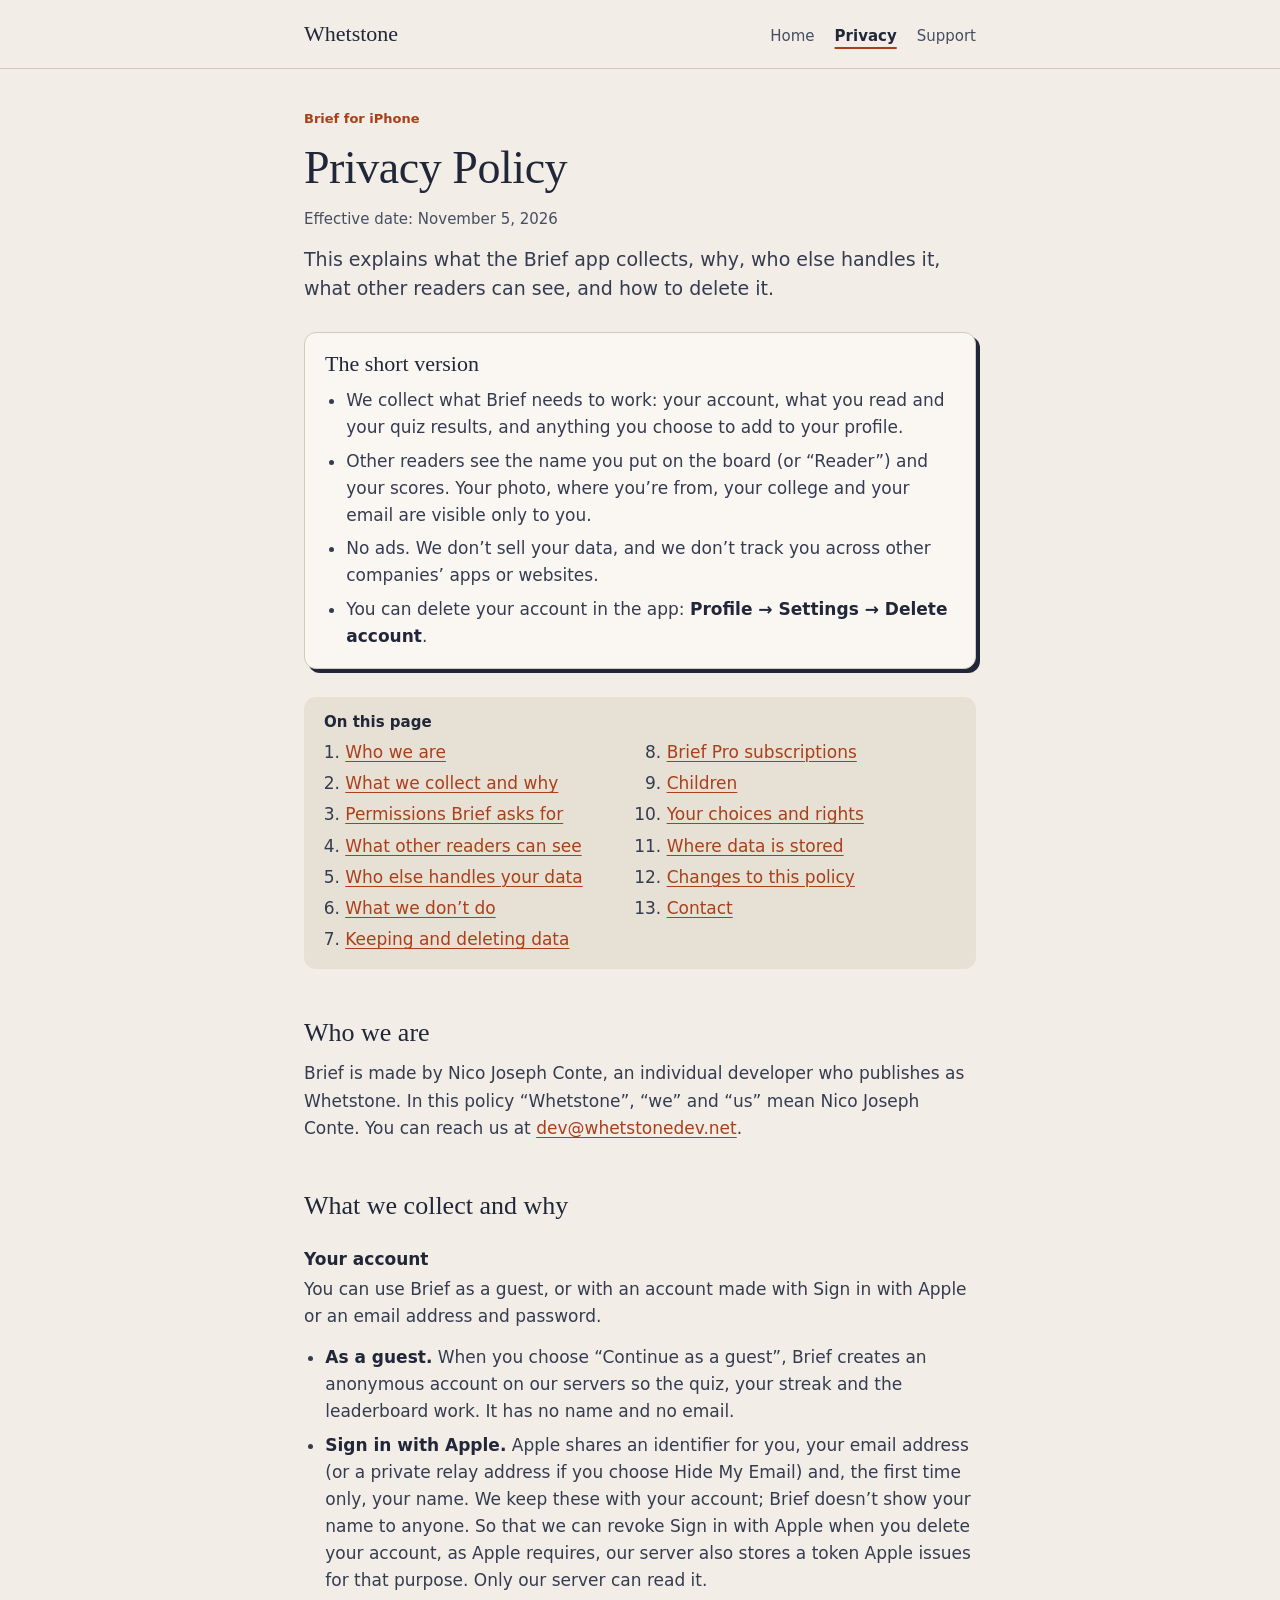
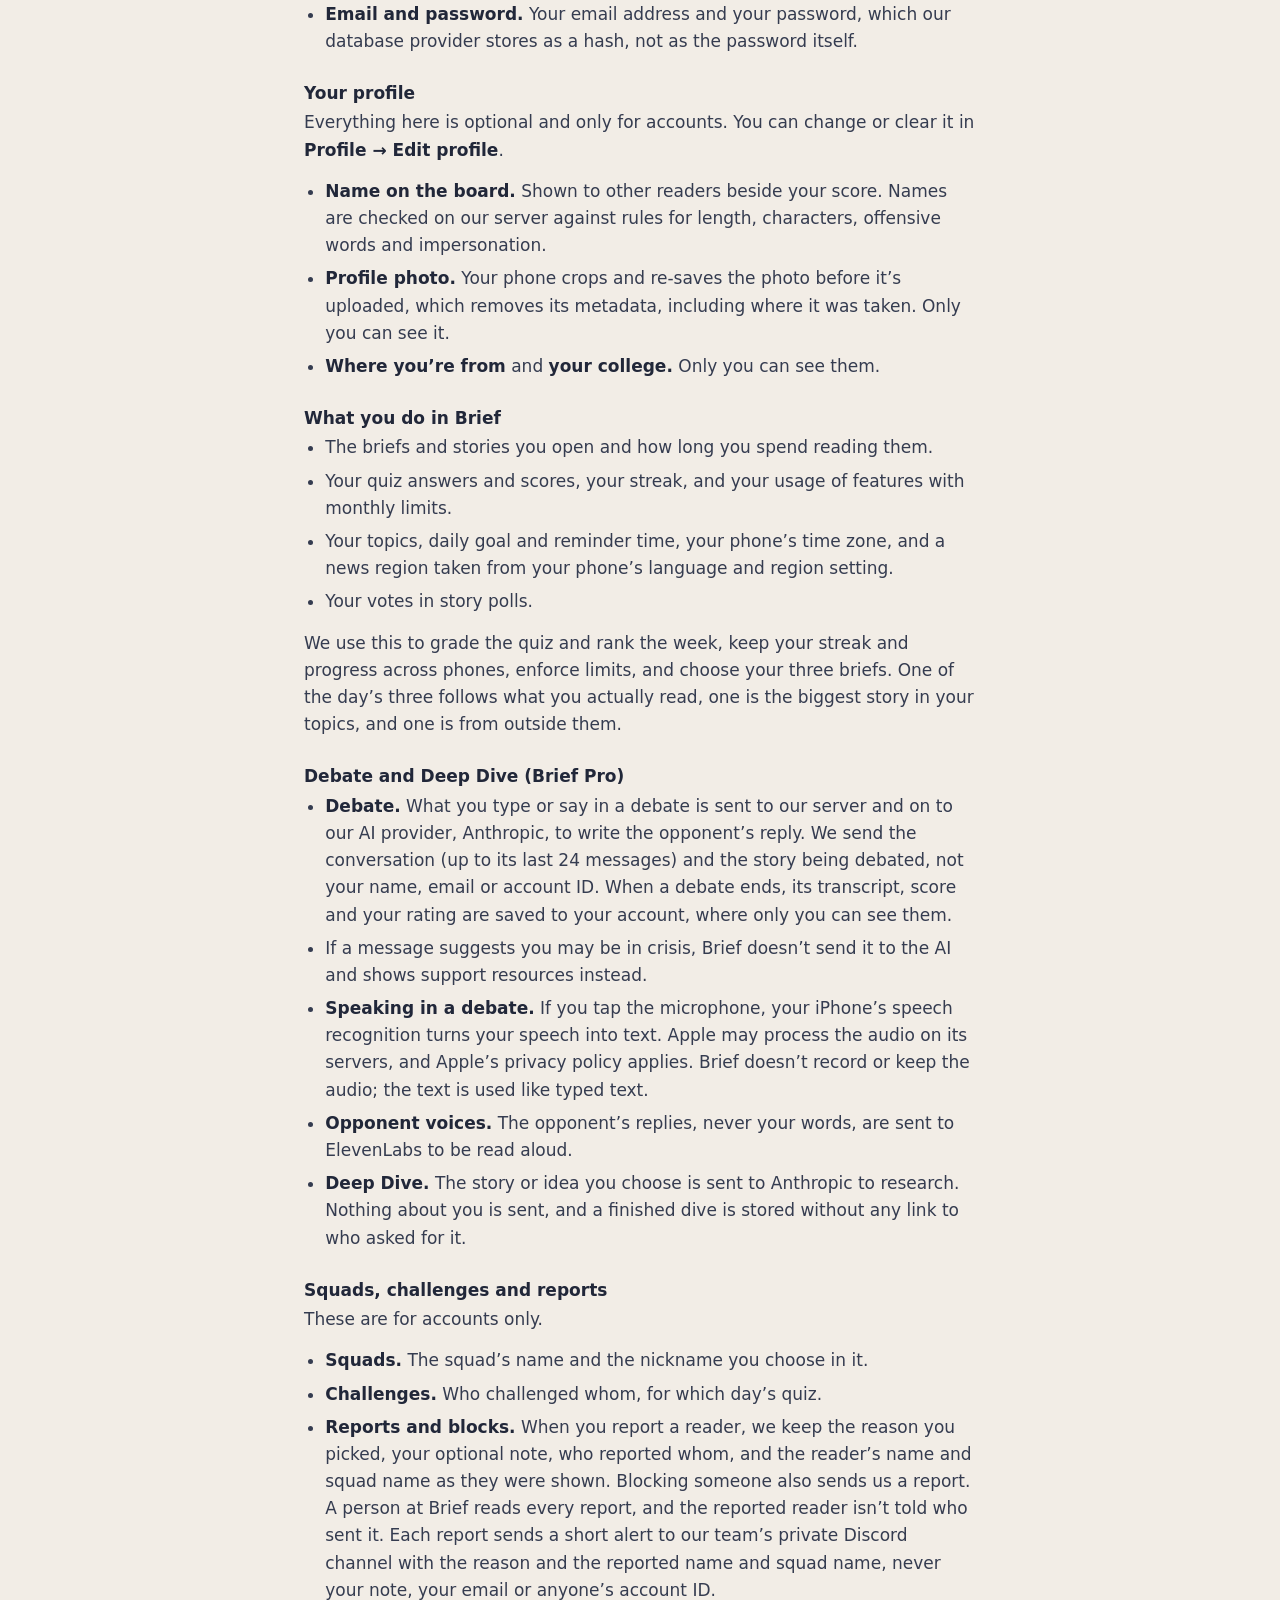
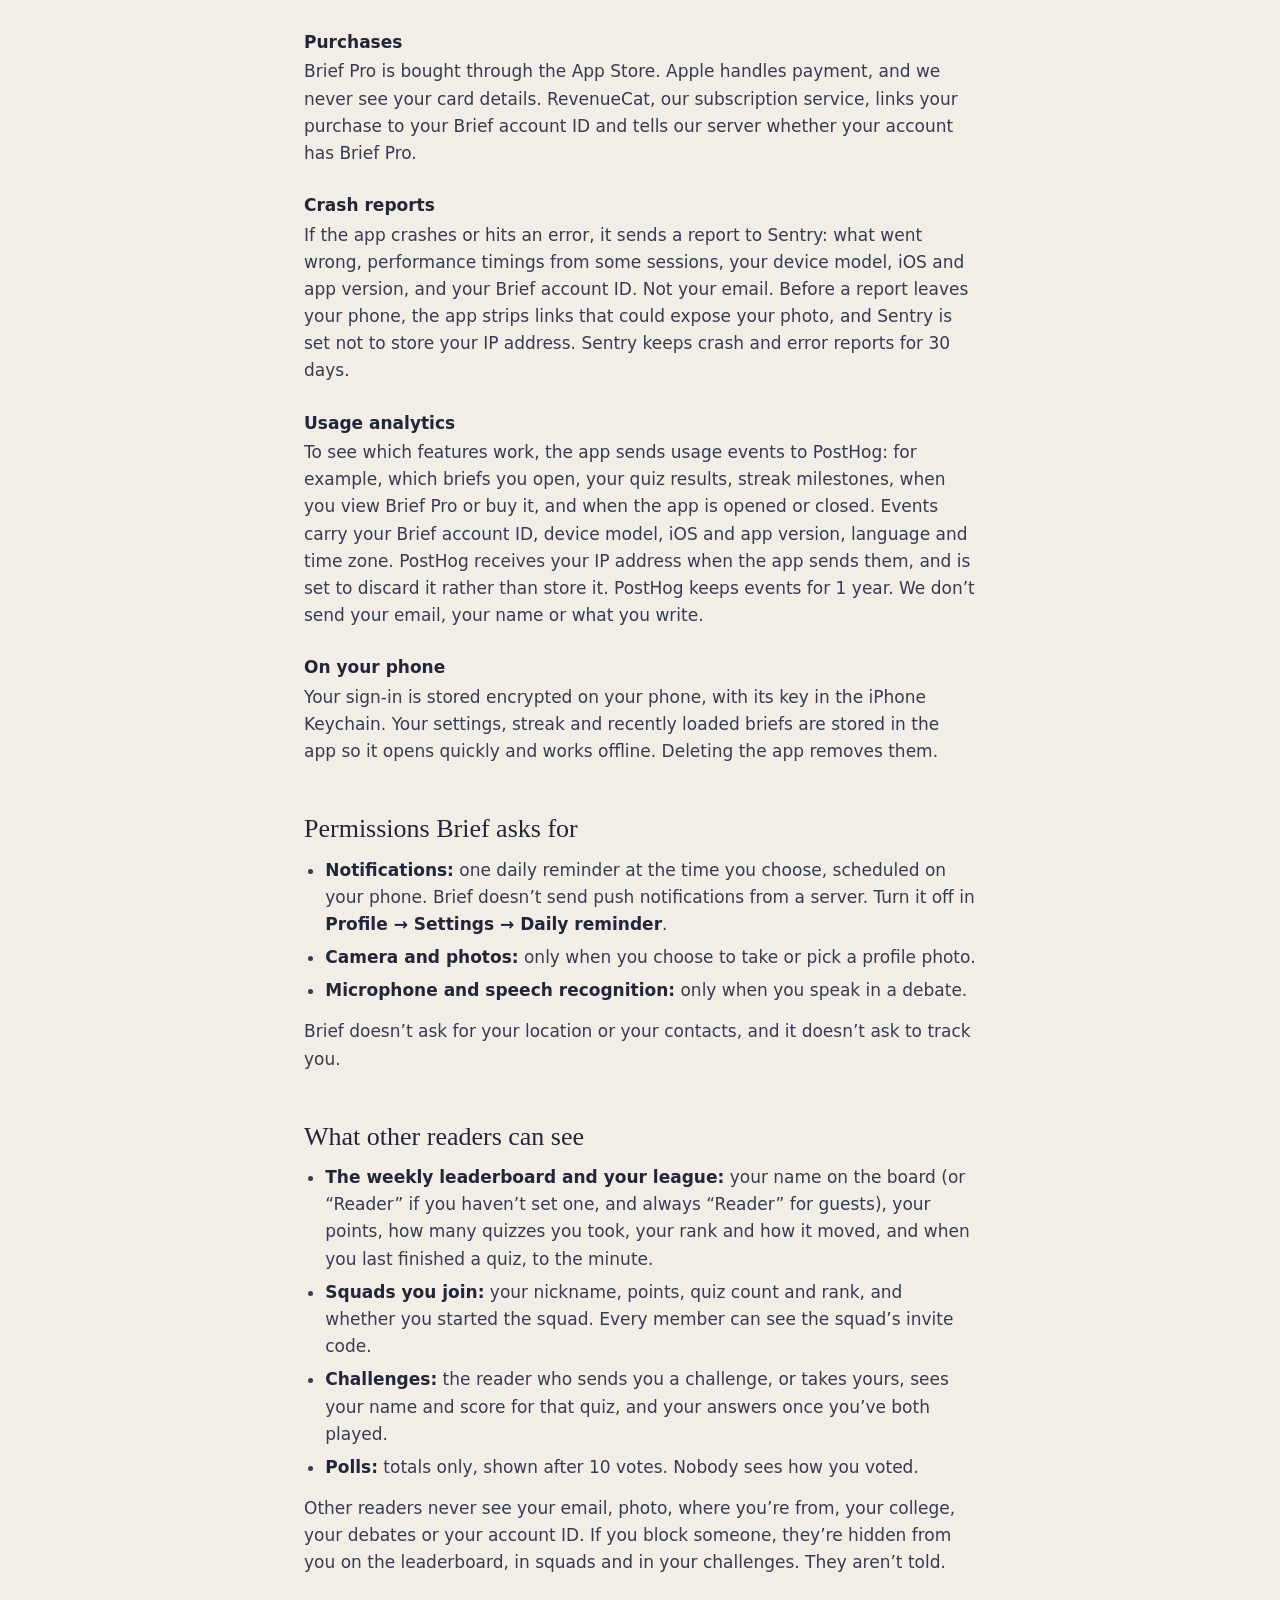
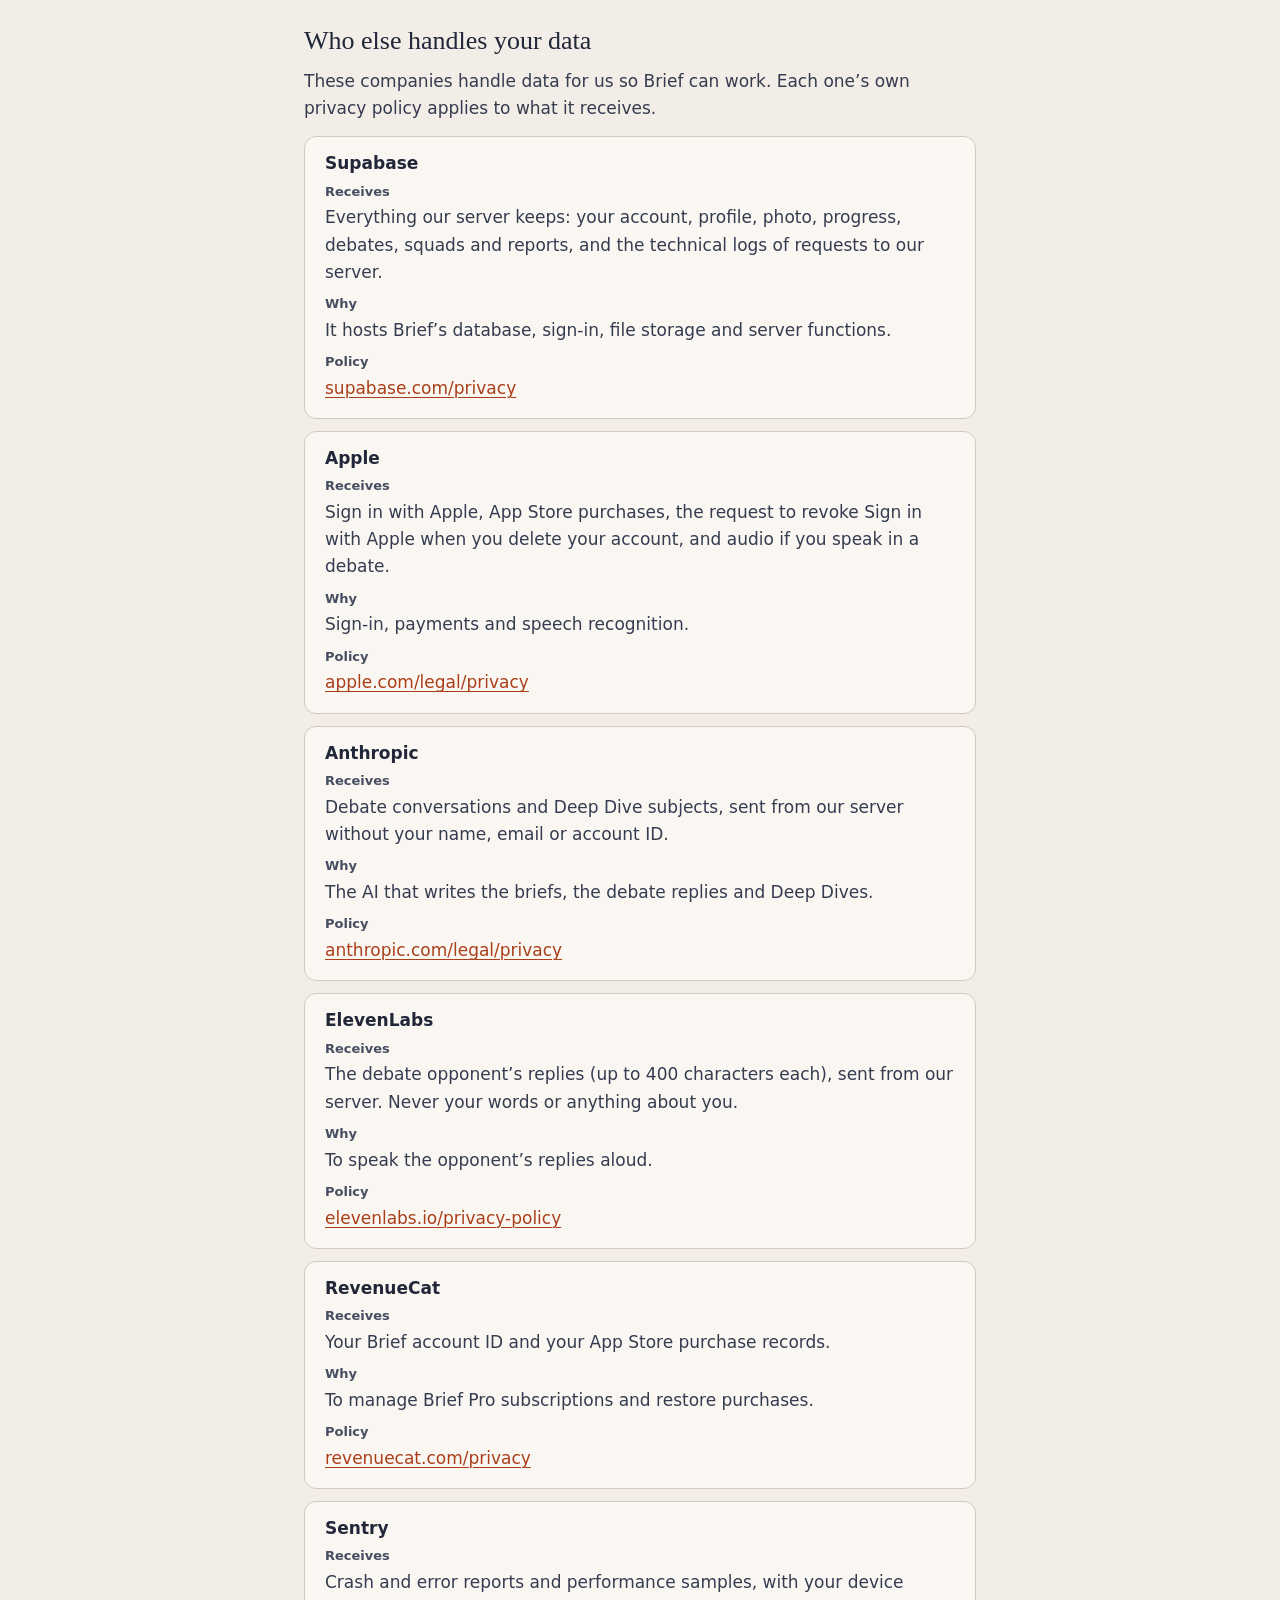
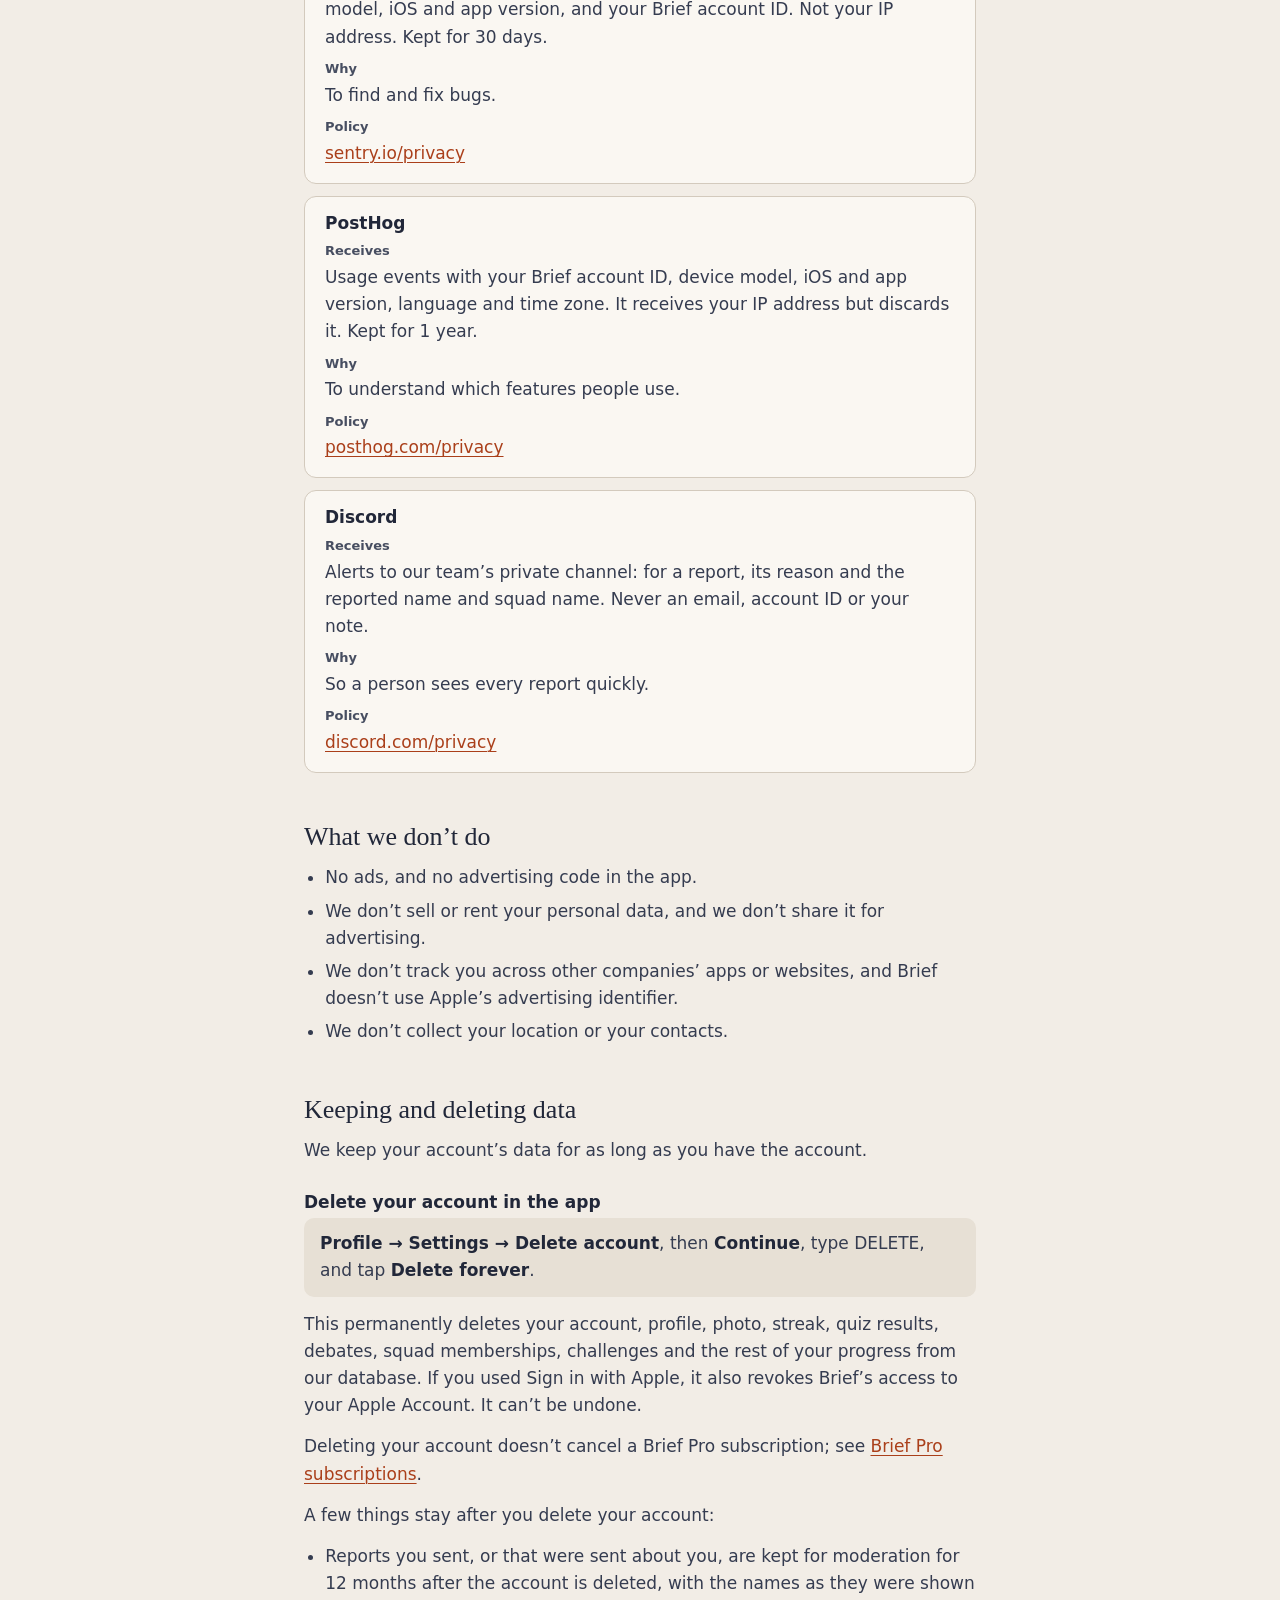
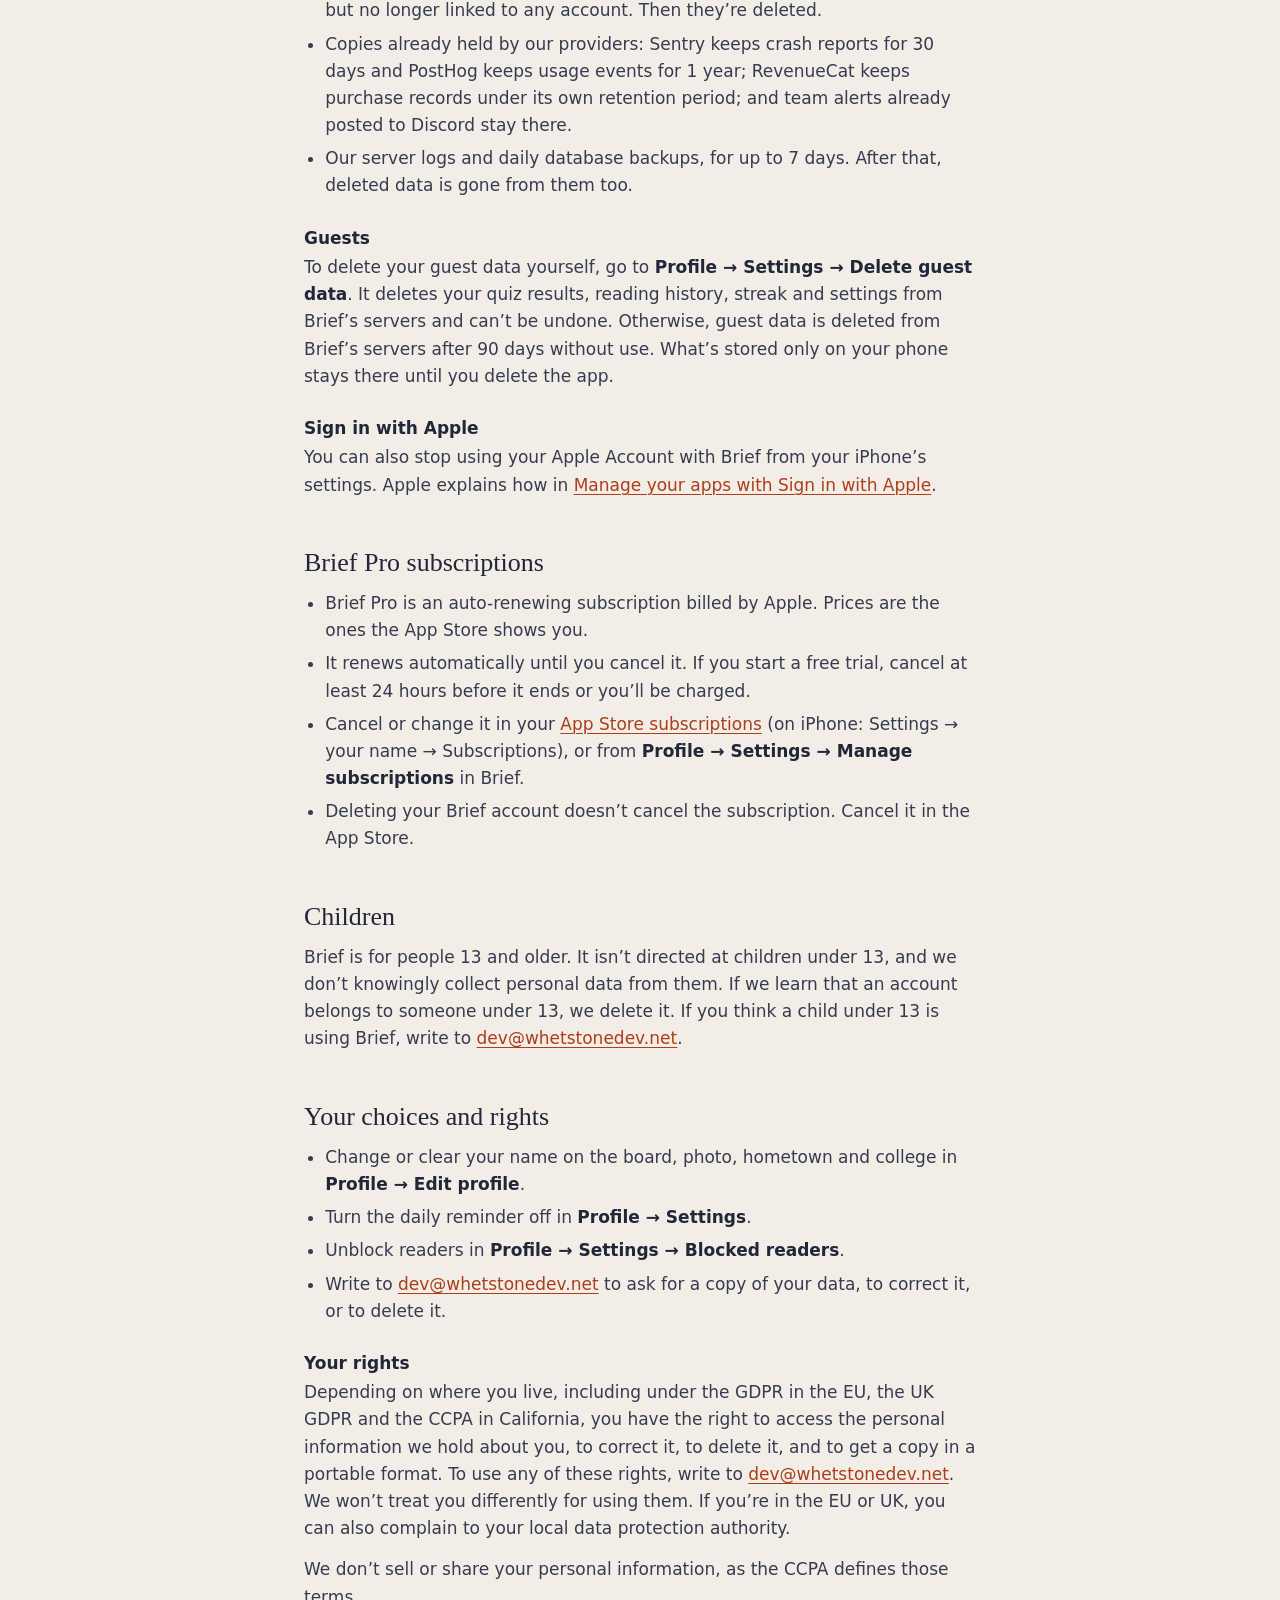
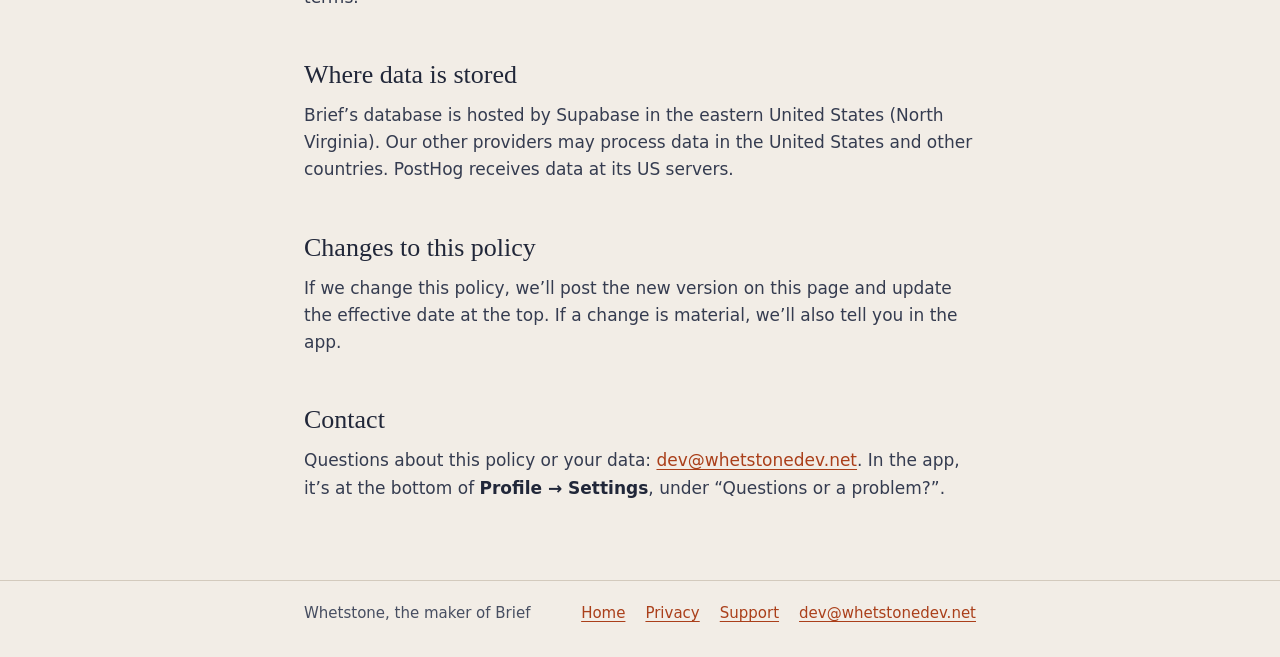
==== privacy/index.html @ e3eb45a3 "whetstonedev.net: home, privacy policy and support for Brief Plain HTML and one stylesheet, no scrip" ====
<!doctype html>
<html lang="en">
<head>
  <meta charset="utf-8">
  <meta name="viewport" content="width=device-width, initial-scale=1">
  <meta http-equiv="Content-Security-Policy" content="default-src 'none'; style-src 'self'; img-src data:; base-uri 'none'; form-action 'none'">
  <meta name="referrer" content="no-referrer">
  <title>Brief Privacy Policy · Whetstone</title>
  <meta name="description" content="What the Brief app collects, why, who else handles it, what other readers can see, and how to delete it.">
  <meta name="color-scheme" content="light dark">
  <meta name="theme-color" content="#F2EDE6" media="(prefers-color-scheme: light)">
  <meta name="theme-color" content="#212739" media="(prefers-color-scheme: dark)">
  <link rel="icon" href="data:image/svg+xml,%3Csvg xmlns='http://www.w3.org/2000/svg' viewBox='0 0 32 32'%3E%3Crect width='32' height='32' rx='7' fill='%23212739'/%3E%3Crect x='6' y='13' width='20' height='7' rx='2' fill='%23FF8B66' transform='rotate(-20 16 16)'/%3E%3C/svg%3E">
  <link rel="stylesheet" href="../style.css">
</head>
<body>
  <a class="skip" href="#main">Skip to content</a>

  <header class="site-header">
    <div class="wrap">
      <a class="wordmark" href="../">Whetstone</a>
      <nav class="site-nav" aria-label="Site">
        <ul>
          <li><a href="../">Home</a></li>
          <li><a href="./" aria-current="page">Privacy</a></li>
          <li><a href="../support/">Support</a></li>
        </ul>
      </nav>
    </div>
  </header>

  <main id="main" class="wrap">
    <p class="eyebrow">Brief for iPhone</p>
    <h1>Privacy Policy</h1>
    <p class="meta">Effective date: <time datetime="2026-11-05">November 5, 2026</time></p>

    <p class="lede">This explains what the Brief app collects, why, who else handles it, what other readers can see, and how to delete it.</p>

    <section class="card summary" aria-labelledby="short">
      <h2 id="short">The short version</h2>
      <ul>
        <li>We collect what Brief needs to work: your account, what you read and your quiz results, and anything you choose to add to your profile.</li>
        <li>Other readers see the name you put on the board (or “Reader”) and your scores. Your photo, where you’re from, your college and your email are visible only to you.</li>
        <li>No ads. We don’t sell your data, and we don’t track you across other companies’ apps or websites.</li>
        <li>You can delete your account in the app: <span class="path">Profile → Settings → Delete account</span>.</li>
      </ul>
    </section>

    <nav class="toc" aria-labelledby="toc-title">
      <h2 id="toc-title">On this page</h2>
      <ol>
        <li><a href="#who">Who we are</a></li>
        <li><a href="#collect">What we collect and why</a></li>
        <li><a href="#permissions">Permissions Brief asks for</a></li>
        <li><a href="#visible">What other readers can see</a></li>
        <li><a href="#third-parties">Who else handles your data</a></li>
        <li><a href="#dont">What we don’t do</a></li>
        <li><a href="#retention">Keeping and deleting data</a></li>
        <li><a href="#subscriptions">Brief Pro subscriptions</a></li>
        <li><a href="#children">Children</a></li>
        <li><a href="#choices">Your choices and rights</a></li>
        <li><a href="#where">Where data is stored</a></li>
        <li><a href="#changes">Changes to this policy</a></li>
        <li><a href="#contact">Contact</a></li>
      </ol>
    </nav>

    <!-- ── 1 ──────────────────────────────────────────────────────────── -->
    <h2 id="who">Who we are</h2>
    <p>Brief is made by Nico Joseph Conte, an individual developer who publishes as Whetstone. In this policy “Whetstone”, “we” and “us” mean Nico Joseph Conte. You can reach us at <a href="mailto:dev@whetstonedev.net">dev@whetstonedev.net</a>.</p>

    <!-- ── 2 ──────────────────────────────────────────────────────────── -->
    <h2 id="collect">What we collect and why</h2>

    <h3>Your account</h3>
    <p>You can use Brief as a guest, or with an account made with Sign in with Apple or an email address and password.</p>
    <ul>
      <li><strong>As a guest.</strong> When you choose “Continue as a guest”, Brief creates an anonymous account on our servers so the quiz, your streak and the leaderboard work. It has no name and no email.</li>
      <li><strong>Sign in with Apple.</strong> Apple shares an identifier for you, your email address (or a private relay address if you choose Hide My Email) and, the first time only, your name. We keep these with your account; Brief doesn’t show your name to anyone. So that we can revoke Sign in with Apple when you delete your account, as Apple requires, our server also stores a token Apple issues for that purpose. Only our server can read it.</li>
      <li><strong>Email and password.</strong> Your email address and your password, which our database provider stores as a hash, not as the password itself.</li>
    </ul>

    <h3>Your profile</h3>
    <p>Everything here is optional and only for accounts. You can change or clear it in <span class="path">Profile → Edit profile</span>.</p>
    <ul>
      <li><strong>Name on the board.</strong> Shown to other readers beside your score. Names are checked on our server against rules for length, characters, offensive words and impersonation.</li>
      <li><strong>Profile photo.</strong> Your phone crops and re-saves the photo before it’s uploaded, which removes its metadata, including where it was taken. Only you can see it.</li>
      <li><strong>Where you’re from</strong> and <strong>your college.</strong> Only you can see them.</li>
    </ul>

    <h3>What you do in Brief</h3>
    <ul>
      <li>The briefs and stories you open and how long you spend reading them.</li>
      <li>Your quiz answers and scores, your streak, and your usage of features with monthly limits.</li>
      <li>Your topics, daily goal and reminder time, your phone’s time zone, and a news region taken from your phone’s language and region setting.</li>
      <li>Your votes in story polls.</li>
    </ul>
    <p>We use this to grade the quiz and rank the week, keep your streak and progress across phones, enforce limits, and choose your three briefs. One of the day’s three follows what you actually read, one is the biggest story in your topics, and one is from outside them.</p>

    <h3>Debate and Deep Dive (Brief Pro)</h3>
    <ul>
      <li><strong>Debate.</strong> What you type or say in a debate is sent to our server and on to our AI provider, Anthropic, to write the opponent’s reply. We send the conversation (up to its last 24 messages) and the story being debated, not your name, email or account ID. When a debate ends, its transcript, score and your rating are saved to your account, where only you can see them.</li>
      <li>If a message suggests you may be in crisis, Brief doesn’t send it to the AI and shows support resources instead.</li>
      <li><strong>Speaking in a debate.</strong> If you tap the microphone, your iPhone’s speech recognition turns your speech into text. Apple may process the audio on its servers, and Apple’s privacy policy applies. Brief doesn’t record or keep the audio; the text is used like typed text.</li>
      <li><strong>Opponent voices.</strong> The opponent’s replies, never your words, are sent to ElevenLabs to be read aloud.</li>
      <li><strong>Deep Dive.</strong> The story or idea you choose is sent to Anthropic to research. Nothing about you is sent, and a finished dive is stored without any link to who asked for it.</li>
    </ul>

    <h3>Squads, challenges and reports</h3>
    <p>These are for accounts only.</p>
    <ul>
      <li><strong>Squads.</strong> The squad’s name and the nickname you choose in it.</li>
      <li><strong>Challenges.</strong> Who challenged whom, for which day’s quiz.</li>
      <li><strong>Reports and blocks.</strong> When you report a reader, we keep the reason you picked, your optional note, who reported whom, and the reader’s name and squad name as they were shown. Blocking someone also sends us a report. A person at Brief reads every report, and the reported reader isn’t told who sent it. Each report sends a short alert to our team’s private Discord channel with the reason and the reported name and squad name, never your note, your email or anyone’s account ID.</li>
    </ul>

    <h3>Purchases</h3>
    <p>Brief Pro is bought through the App Store. Apple handles payment, and we never see your card details. RevenueCat, our subscription service, links your purchase to your Brief account ID and tells our server whether your account has Brief Pro.</p>

    <h3>Crash reports</h3>
    <p>If the app crashes or hits an error, it sends a report to Sentry: what went wrong, performance timings from some sessions, your device model, iOS and app version, and your Brief account ID. Not your email. Before a report leaves your phone, the app strips links that could expose your photo, and Sentry is set not to store your IP address. Sentry keeps crash and error reports for 30 days.</p>

    <h3>Usage analytics</h3>
    <p>To see which features work, the app sends usage events to PostHog: for example, which briefs you open, your quiz results, streak milestones, when you view Brief Pro or buy it, and when the app is opened or closed. Events carry your Brief account ID, device model, iOS and app version, language and time zone. PostHog receives your IP address when the app sends them, and is set to discard it rather than store it. PostHog keeps events for 1 year. We don’t send your email, your name or what you write.</p>


    <h3>On your phone</h3>
    <p>Your sign-in is stored encrypted on your phone, with its key in the iPhone Keychain. Your settings, streak and recently loaded briefs are stored in the app so it opens quickly and works offline. Deleting the app removes them.</p>

    <!-- ── 3 ──────────────────────────────────────────────────────────── -->
    <h2 id="permissions">Permissions Brief asks for</h2>
    <ul>
      <li><strong>Notifications:</strong> one daily reminder at the time you choose, scheduled on your phone. Brief doesn’t send push notifications from a server. Turn it off in <span class="path">Profile → Settings → Daily reminder</span>.</li>
      <li><strong>Camera and photos:</strong> only when you choose to take or pick a profile photo.</li>
      <li><strong>Microphone and speech recognition:</strong> only when you speak in a debate.</li>
    </ul>
    <p>Brief doesn’t ask for your location or your contacts, and it doesn’t ask to track you.</p>

    <!-- ── 4 ──────────────────────────────────────────────────────────── -->
    <h2 id="visible">What other readers can see</h2>
    <ul>
      <li><strong>The weekly leaderboard and your league:</strong> your name on the board (or “Reader” if you haven’t set one, and always “Reader” for guests), your points, how many quizzes you took, your rank and how it moved, and when you last finished a quiz, to the minute.</li>
      <li><strong>Squads you join:</strong> your nickname, points, quiz count and rank, and whether you started the squad. Every member can see the squad’s invite code.</li>
      <li><strong>Challenges:</strong> the reader who sends you a challenge, or takes yours, sees your name and score for that quiz, and your answers once you’ve both played.</li>
      <li><strong>Polls:</strong> totals only, shown after 10 votes. Nobody sees how you voted.</li>
    </ul>
    <p>Other readers never see your email, photo, where you’re from, your college, your debates or your account ID. If you block someone, they’re hidden from you on the leaderboard, in squads and in your challenges. They aren’t told.</p>

    <!-- ── 5 ──────────────────────────────────────────────────────────── -->
    <h2 id="third-parties">Who else handles your data</h2>
    <p>These companies handle data for us so Brief can work. Each one’s own privacy policy applies to what it receives.</p>

    <section class="party" aria-labelledby="p-supabase">
      <h3 id="p-supabase">Supabase</h3>
      <dl>
        <dt>Receives</dt>
        <dd>Everything our server keeps: your account, profile, photo, progress, debates, squads and reports, and the technical logs of requests to our server.</dd>
        <dt>Why</dt>
        <dd>It hosts Brief’s database, sign-in, file storage and server functions.</dd>
        <dt>Policy</dt>
        <dd><a href="https://supabase.com/privacy">supabase.com/privacy</a></dd>
      </dl>
    </section>

    <section class="party" aria-labelledby="p-apple">
      <h3 id="p-apple">Apple</h3>
      <dl>
        <dt>Receives</dt>
        <dd>Sign in with Apple, App Store purchases, the request to revoke Sign in with Apple when you delete your account, and audio if you speak in a debate.</dd>
        <dt>Why</dt>
        <dd>Sign-in, payments and speech recognition.</dd>
        <dt>Policy</dt>
        <dd><a href="https://www.apple.com/legal/privacy/">apple.com/legal/privacy</a></dd>
      </dl>
    </section>

    <section class="party" aria-labelledby="p-anthropic">
      <h3 id="p-anthropic">Anthropic</h3>
      <dl>
        <dt>Receives</dt>
        <dd>Debate conversations and Deep Dive subjects, sent from our server without your name, email or account ID.</dd>
        <dt>Why</dt>
        <dd>The AI that writes the briefs, the debate replies and Deep Dives.</dd>
        <dt>Policy</dt>
        <dd><a href="https://www.anthropic.com/legal/privacy">anthropic.com/legal/privacy</a></dd>
      </dl>
    </section>

    <section class="party" aria-labelledby="p-elevenlabs">
      <h3 id="p-elevenlabs">ElevenLabs</h3>
      <dl>
        <dt>Receives</dt>
        <dd>The debate opponent’s replies (up to 400 characters each), sent from our server. Never your words or anything about you.</dd>
        <dt>Why</dt>
        <dd>To speak the opponent’s replies aloud.</dd>
        <dt>Policy</dt>
        <dd><a href="https://elevenlabs.io/privacy-policy">elevenlabs.io/privacy-policy</a></dd>
      </dl>
    </section>

    <section class="party" aria-labelledby="p-revenuecat">
      <h3 id="p-revenuecat">RevenueCat</h3>
      <dl>
        <dt>Receives</dt>
        <dd>Your Brief account ID and your App Store purchase records.</dd>
        <dt>Why</dt>
        <dd>To manage Brief Pro subscriptions and restore purchases.</dd>
        <dt>Policy</dt>
        <dd><a href="https://www.revenuecat.com/privacy">revenuecat.com/privacy</a></dd>
      </dl>
    </section>


    <section class="party" aria-labelledby="p-sentry">
      <h3 id="p-sentry">Sentry</h3>
      <dl>
        <dt>Receives</dt>
        <dd>Crash and error reports and performance samples, with your device model, iOS and app version, and your Brief account ID. Not your IP address. Kept for 30 days.</dd>
        <dt>Why</dt>
        <dd>To find and fix bugs.</dd>
        <dt>Policy</dt>
        <dd><a href="https://sentry.io/privacy/">sentry.io/privacy</a></dd>
      </dl>
    </section>

    <section class="party" aria-labelledby="p-posthog">
      <h3 id="p-posthog">PostHog</h3>
      <dl>
        <dt>Receives</dt>
        <dd>Usage events with your Brief account ID, device model, iOS and app version, language and time zone. It receives your IP address but discards it. Kept for 1 year.</dd>
        <dt>Why</dt>
        <dd>To understand which features people use.</dd>
        <dt>Policy</dt>
        <dd><a href="https://posthog.com/privacy">posthog.com/privacy</a></dd>
      </dl>
    </section>

    <section class="party" aria-labelledby="p-discord">
      <h3 id="p-discord">Discord</h3>
      <dl>
        <dt>Receives</dt>
        <dd>Alerts to our team’s private channel: for a report, its reason and the reported name and squad name. Never an email, account ID or your note.</dd>
        <dt>Why</dt>
        <dd>So a person sees every report quickly.</dd>
        <dt>Policy</dt>
        <dd><a href="https://discord.com/privacy">discord.com/privacy</a></dd>
      </dl>
    </section>


    <!-- ── 6 ──────────────────────────────────────────────────────────── -->
    <h2 id="dont">What we don’t do</h2>
    <ul>
      <li>No ads, and no advertising code in the app.</li>
      <li>We don’t sell or rent your personal data, and we don’t share it for advertising.</li>
      <li>We don’t track you across other companies’ apps or websites, and Brief doesn’t use Apple’s advertising identifier.</li>
      <li>We don’t collect your location or your contacts.</li>
    </ul>

    <!-- ── 7 ──────────────────────────────────────────────────────────── -->
    <h2 id="retention">Keeping and deleting data</h2>
    <p>We keep your account’s data for as long as you have the account.</p>

    <h3>Delete your account in the app</h3>
    <p class="taps"><span class="path">Profile → Settings → Delete account</span>, then <strong>Continue</strong>, type DELETE, and tap <strong>Delete forever</strong>.</p>
    <p>This permanently deletes your account, profile, photo, streak, quiz results, debates, squad memberships, challenges and the rest of your progress from our database. If you used Sign in with Apple, it also revokes Brief’s access to your Apple Account. It can’t be undone.</p>
    <p>Deleting your account doesn’t cancel a Brief Pro subscription; see <a href="#subscriptions">Brief Pro subscriptions</a>.</p>
    <p>A few things stay after you delete your account:</p>
    <ul>
      <li>Reports you sent, or that were sent about you, are kept for moderation for 12 months after the account is deleted, with the names as they were shown but no longer linked to any account. Then they’re deleted.</li>
      <li>Copies already held by our providers: Sentry keeps crash reports for 30 days and PostHog keeps usage events for 1 year; RevenueCat keeps purchase records under its own retention period; and team alerts already posted to Discord stay there.</li>
      <li>Our server logs and daily database backups, for up to 7 days. After that, deleted data is gone from them too.</li>
    </ul>

    <h3>Guests</h3>
    <p>To delete your guest data yourself, go to <span class="path">Profile → Settings → Delete guest data</span>. It deletes your quiz results, reading history, streak and settings from Brief’s servers and can’t be undone. Otherwise, guest data is deleted from Brief’s servers after 90 days without use. What’s stored only on your phone stays there until you delete the app.</p>

    <h3>Sign in with Apple</h3>
    <p>You can also stop using your Apple Account with Brief from your iPhone’s settings. Apple explains how in <a href="https://support.apple.com/102571">Manage your apps with Sign in with Apple</a>.</p>

    <!-- ── 8 ──────────────────────────────────────────────────────────── -->
    <h2 id="subscriptions">Brief Pro subscriptions</h2>
    <ul>
      <li>Brief Pro is an auto-renewing subscription billed by Apple. Prices are the ones the App Store shows you.</li>
      <li>It renews automatically until you cancel it. If you start a free trial, cancel at least 24 hours before it ends or you’ll be charged.</li>
      <li>Cancel or change it in your <a href="https://apps.apple.com/account/subscriptions">App Store subscriptions</a> (on iPhone: Settings → your name → Subscriptions), or from <span class="path">Profile → Settings → Manage subscriptions</span> in Brief.</li>
      <li>Deleting your Brief account doesn’t cancel the subscription. Cancel it in the App Store.</li>
    </ul>

    <!-- ── 9 ──────────────────────────────────────────────────────────── -->
    <h2 id="children">Children</h2>
    <p>Brief is for people 13 and older. It isn’t directed at children under 13, and we don’t knowingly collect personal data from them. If we learn that an account belongs to someone under 13, we delete it. If you think a child under 13 is using Brief, write to <a href="mailto:dev@whetstonedev.net">dev@whetstonedev.net</a>.</p>

    <!-- ── 10 ─────────────────────────────────────────────────────────── -->
    <h2 id="choices">Your choices and rights</h2>
    <ul>
      <li>Change or clear your name on the board, photo, hometown and college in <span class="path">Profile → Edit profile</span>.</li>
      <li>Turn the daily reminder off in <span class="path">Profile → Settings</span>.</li>
      <li>Unblock readers in <span class="path">Profile → Settings → Blocked readers</span>.</li>
      <li>Write to <a href="mailto:dev@whetstonedev.net">dev@whetstonedev.net</a> to ask for a copy of your data, to correct it, or to delete it.</li>
    </ul>
    <h3>Your rights</h3>
    <p>Depending on where you live, including under the GDPR in the EU, the UK GDPR and the CCPA in California, you have the right to access the personal information we hold about you, to correct it, to delete it, and to get a copy in a portable format. To use any of these rights, write to <a href="mailto:dev@whetstonedev.net">dev@whetstonedev.net</a>. We won’t treat you differently for using them. If you’re in the EU or UK, you can also complain to your local data protection authority.</p>
    <p>We don’t sell or share your personal information, as the CCPA defines those terms.</p>

    <!-- ── 11 ─────────────────────────────────────────────────────────── -->
    <h2 id="where">Where data is stored</h2>
    <p>Brief’s database is hosted by Supabase in the eastern United States (North Virginia). Our other providers may process data in the United States and other countries. PostHog receives data at its US servers.</p>

    <!-- ── 12 ─────────────────────────────────────────────────────────── -->
    <h2 id="changes">Changes to this policy</h2>
    <p>If we change this policy, we’ll post the new version on this page and update the effective date at the top. If a change is material, we’ll also tell you in the app.</p>

    <!-- ── 13 ─────────────────────────────────────────────────────────── -->
    <h2 id="contact">Contact</h2>
    <p>Questions about this policy or your data: <a href="mailto:dev@whetstonedev.net">dev@whetstonedev.net</a>. In the app, it’s at the bottom of <span class="path">Profile → Settings</span>, under “Questions or a problem?”.</p>
  </main>

  <footer class="site-footer">
    <div class="wrap">
      <p>Whetstone, the maker of Brief</p>
      <ul>
        <li><a href="../">Home</a></li>
        <li><a href="./">Privacy</a></li>
        <li><a href="../support/">Support</a></li>
        <li><a href="mailto:dev@whetstonedev.net">dev@whetstonedev.net</a></li>
      </ul>
    </div>
  </footer>
</body>
</html>
---- style.css ----
/*
 * whetstonedev.net: one stylesheet for every page.
 *
 * Colours are Brief's Ink tokens (src/theme/tokens.ts): paper and navy in
 * light, navy and paper in dark, coral as the one accent. System fonts only,
 * and nothing here (or anywhere on the site) loads from another host.
 */

:root {
  color-scheme: light dark;

  /* Ink, light (inkLight) */
  --ground: #F2EDE6;
  --surface: #FAF7F2;
  --surface-sunk: #E7E0D5;
  --text: #212739;
  --text-body: #353C50;
  --text-secondary: #474E61;
  --accent: #AA3F1A;
  --on-accent: #F2EDE6;
  --accent-tint: #FCE5DC;
  --line: #D3CABD;
  --shadow: #212739;

  --sans: -apple-system, BlinkMacSystemFont, "Segoe UI", system-ui, Roboto, "Helvetica Neue", Arial, sans-serif;
  --serif: ui-serif, "New York", "Iowan Old Style", Georgia, Cambria, "Times New Roman", serif;
  --measure: 42rem;
  --gutter: 16px;
}

@media (prefers-color-scheme: dark) {
  :root {
    /* Ink, dark (inkDark) */
    --ground: #212739;
    --surface: #2D3448;
    --surface-sunk: #262D40;
    --text: #F2EDE6;
    --text-body: #E0DBD5;
    --text-secondary: #C8C5C2;
    --accent: #FF8B66;
    --on-accent: #212739;
    --accent-tint: #47343A;
    --line: #363E54;
    --shadow: #141826;
  }
}

*,
*::before,
*::after {
  box-sizing: border-box;
}

html {
  -webkit-text-size-adjust: 100%;
  text-size-adjust: 100%;
}

body {
  margin: 0;
  background: var(--ground);
  color: var(--text-body);
  font-family: var(--sans);
  font-size: 1.0625rem;
  line-height: 1.6;
  overflow-wrap: break-word;
}

/* ── Layout ─────────────────────────────────────────────────────────────── */

.wrap {
  width: 100%;
  max-width: calc(var(--measure) + 2 * var(--gutter));
  margin: 0 auto;
  padding: 0 var(--gutter);
}

@media (min-width: 720px) {
  :root { --gutter: 32px; }
}

.site-header {
  border-bottom: 1px solid var(--line);
}

.site-header .wrap {
  display: flex;
  flex-wrap: wrap;
  align-items: baseline;
  justify-content: space-between;
  gap: 4px 24px;
  padding-top: 18px;
  padding-bottom: 14px;
}

.wordmark {
  font-family: var(--serif);
  font-size: 1.375rem;
  line-height: 1.2;
  color: var(--text);
  text-decoration: none;
}

.wordmark:hover {
  text-decoration: underline;
  text-decoration-thickness: 1px;
  text-underline-offset: 4px;
}

.site-nav ul {
  display: flex;
  flex-wrap: wrap;
  gap: 4px 20px;
  margin: 0;
  padding: 0;
  list-style: none;
}

.site-nav a {
  display: inline-block;
  padding: 6px 0;
  color: var(--text-secondary);
  font-size: 0.9375rem;
  text-decoration: none;
}

.site-nav a:hover {
  color: var(--text);
  text-decoration: underline;
  text-underline-offset: 4px;
}

.site-nav a[aria-current="page"] {
  color: var(--text);
  font-weight: 600;
  text-decoration: underline;
  text-decoration-color: var(--accent);
  text-decoration-thickness: 2px;
  text-underline-offset: 6px;
}

main.wrap {
  padding-top: 40px;
  padding-bottom: 64px;
}

.site-footer {
  border-top: 1px solid var(--line);
  color: var(--text-secondary);
  font-size: 0.9375rem;
}

.site-footer .wrap {
  display: flex;
  flex-wrap: wrap;
  gap: 8px 24px;
  justify-content: space-between;
  padding-top: 20px;
  padding-bottom: 32px;
}

.site-footer p {
  margin: 0;
}

.site-footer ul {
  display: flex;
  flex-wrap: wrap;
  gap: 4px 20px;
  margin: 0;
  padding: 0;
  list-style: none;
}

/* ── Type ───────────────────────────────────────────────────────────────── */

h1,
h2,
h3 {
  color: var(--text);
  line-height: 1.2;
}

h1,
h2 {
  font-family: var(--serif);
  font-weight: 400;
}

h1 {
  margin: 0 0 12px;
  font-size: clamp(2.125rem, 6vw, 2.875rem);
  letter-spacing: -0.01em;
}

h2 {
  margin: 48px 0 12px;
  font-size: 1.625rem;
  scroll-margin-top: 16px;
}

h3 {
  margin: 28px 0 6px;
  font-family: var(--sans);
  font-size: 1.0625rem;
  font-weight: 650;
  scroll-margin-top: 16px;
}

p,
ul,
ol,
dl {
  margin: 0 0 14px;
}

ul,
ol {
  padding-left: 1.25em;
}

li + li {
  margin-top: 6px;
}

/* Lists laid out in a row: no stacking gap. */
.site-nav li + li,
.site-footer li + li {
  margin-top: 0;
}

strong {
  color: var(--text);
  font-weight: 650;
}

a {
  color: var(--accent);
  text-decoration: underline;
  text-decoration-thickness: 1px;
  text-underline-offset: 3px;
}

a:hover {
  text-decoration-thickness: 2px;
}

.lede {
  color: var(--text-body);
  font-size: 1.1875rem;
  line-height: 1.55;
}

.meta {
  color: var(--text-secondary);
  font-size: 0.9375rem;
}

.eyebrow {
  margin: 0 0 10px;
  color: var(--accent);
  font-size: 0.8125rem;
  font-weight: 650;
}

.path {
  color: var(--text);
  font-weight: 600;
}

code {
  font-family: ui-monospace, "SF Mono", Menlo, Consolas, monospace;
  font-size: 0.9em;
}

/* ── Focus: always visible ──────────────────────────────────────────────── */

:focus-visible {
  outline: 3px solid var(--accent);
  outline-offset: 3px;
  border-radius: 3px;
}

.skip {
  position: absolute;
  left: var(--gutter);
  top: -100px;
  z-index: 10;
  padding: 10px 14px;
  background: var(--text);
  color: var(--ground);
  font-weight: 600;
  text-decoration: none;
  border-radius: 6px;
}

.skip:focus {
  top: 12px;
}

/* ── Blocks ─────────────────────────────────────────────────────────────── */

.card {
  margin: 0 0 16px;
  padding: 18px 20px;
  background: var(--surface);
  border: 1px solid var(--line);
  border-radius: 12px;
}

.card > :last-child {
  margin-bottom: 0;
}

.card h2,
.card h3 {
  margin-top: 0;
}

.summary {
  margin: 28px 0 8px;
  box-shadow: 4px 4px 0 var(--shadow);
}

.summary h2 {
  margin: 0 0 10px;
  font-size: 1.375rem;
}

.toc {
  margin: 28px 0 0;
  padding: 16px 20px;
  background: var(--surface-sunk);
  border-radius: 12px;
}

.toc h2 {
  margin: 0 0 8px;
  font-family: var(--sans);
  font-size: 0.9375rem;
  font-weight: 650;
}

.toc ol {
  margin: 0;
  columns: 2 15rem;
  column-gap: 32px;
}

.toc li {
  break-inside: avoid;
}

.toc li + li {
  margin-top: 4px;
}

.steps {
  margin: 28px 0;
  padding: 0;
  list-style: none;
  counter-reset: step;
}

.steps li {
  display: grid;
  grid-template-columns: 2.5rem 1fr;
  gap: 12px;
  align-items: baseline;
  padding: 14px 0;
  border-top: 1px solid var(--line);
  counter-increment: step;
}

.steps li:last-child {
  border-bottom: 1px solid var(--line);
}

.steps li::before {
  content: counter(step, decimal-leading-zero);
  color: var(--accent);
  font-family: var(--serif);
  font-size: 1.5rem;
  line-height: 1;
}

.steps li + li {
  margin-top: 0;
}

.links {
  display: flex;
  flex-wrap: wrap;
  gap: 12px;
  margin: 28px 0;
  padding: 0;
  list-style: none;
}

.links li + li {
  margin-top: 0;
}

.button {
  display: inline-block;
  padding: 11px 18px;
  border: 1px solid var(--text);
  border-radius: 999px;
  color: var(--text);
  font-weight: 600;
  text-decoration: none;
}

.button:hover {
  background: var(--surface);
}

.button.primary {
  background: var(--accent);
  border-color: var(--accent);
  color: var(--on-accent);
}

.button.primary:hover {
  background: var(--accent);
  text-decoration: underline;
  text-underline-offset: 3px;
}

/* A third party: name, what they get, a link. */
.party {
  margin: 0 0 12px;
  padding: 16px 20px;
  background: var(--surface);
  border: 1px solid var(--line);
  border-radius: 12px;
}

.party h3 {
  margin: 0 0 4px;
}

.party dl {
  margin: 0;
}

.party dt {
  margin-top: 8px;
  color: var(--text-secondary);
  font-size: 0.8125rem;
  font-weight: 650;
}

.party dd {
  margin: 2px 0 0;
}

/* Steps in the app, set as a path. */
.taps {
  margin: 0 0 14px;
  padding: 12px 16px;
  background: var(--surface-sunk);
  border-radius: 10px;
}

/* ── Owner notes: visible on purpose, removed before publishing ─────────── */

.owner {
  display: inline;
  padding: 1px 6px;
  background: var(--accent-tint);
  color: var(--text);
  border: 1px dashed var(--accent);
  border-radius: 4px;
  font-size: 0.9375rem;
  font-weight: 600;
  -webkit-box-decoration-break: clone;
  box-decoration-break: clone;
}

p.owner,
div.owner {
  display: block;
  margin: 0 0 14px;
  padding: 10px 14px;
}

@media print {
  .site-nav,
  .skip {
    display: none;
  }
  body {
    background: #fff;
    color: #000;
  }
}
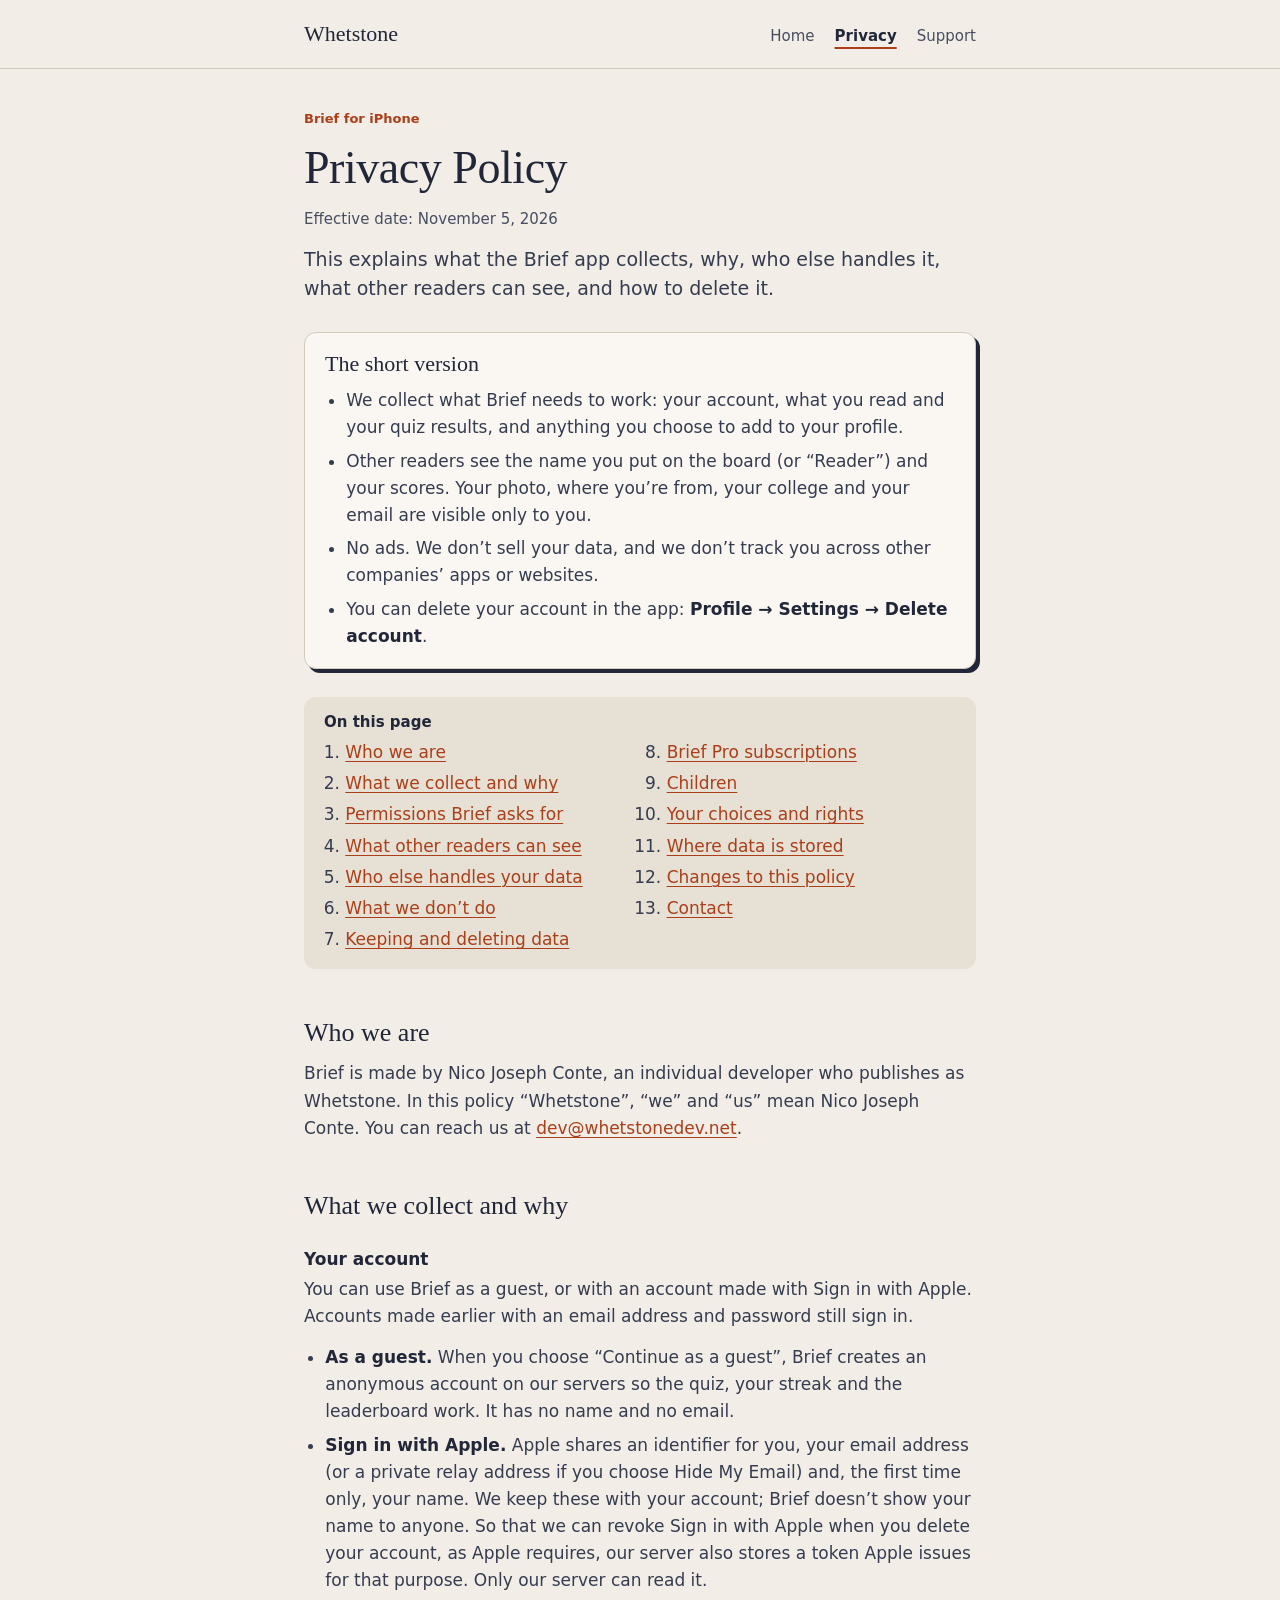
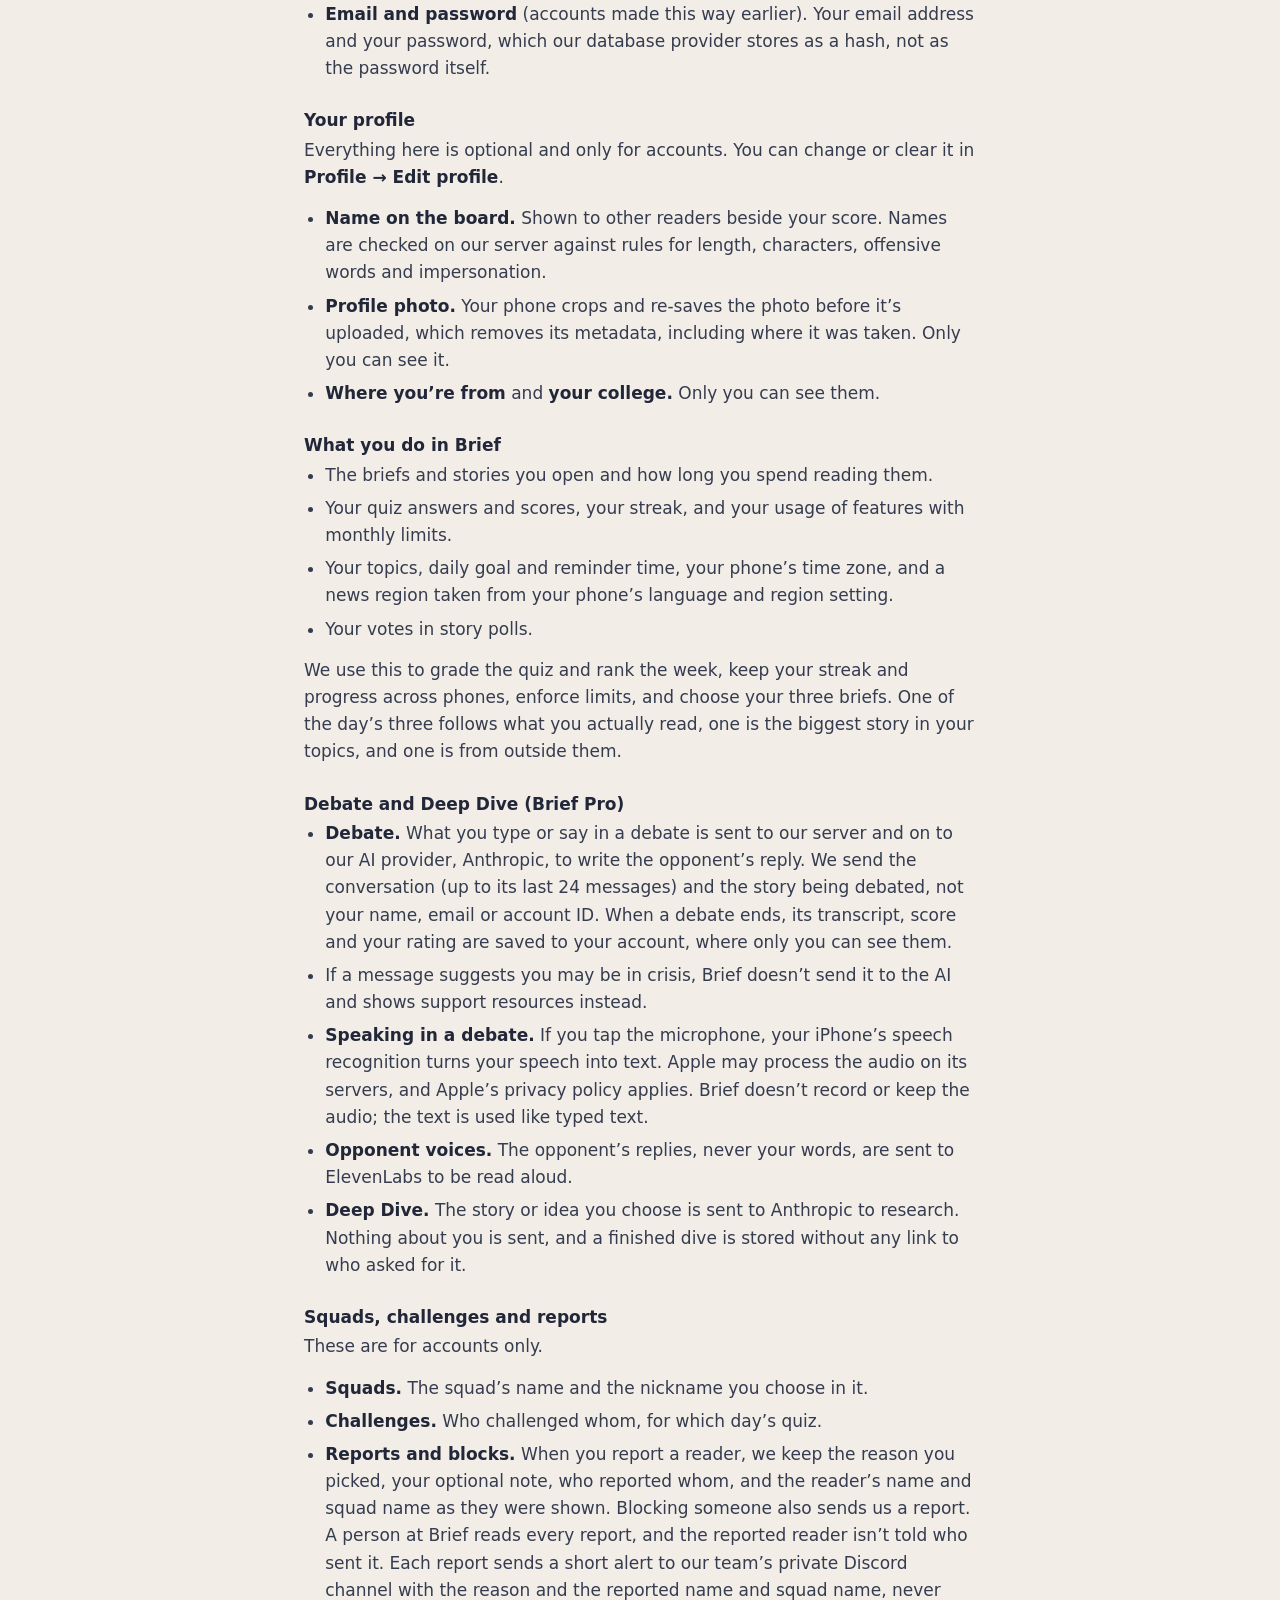
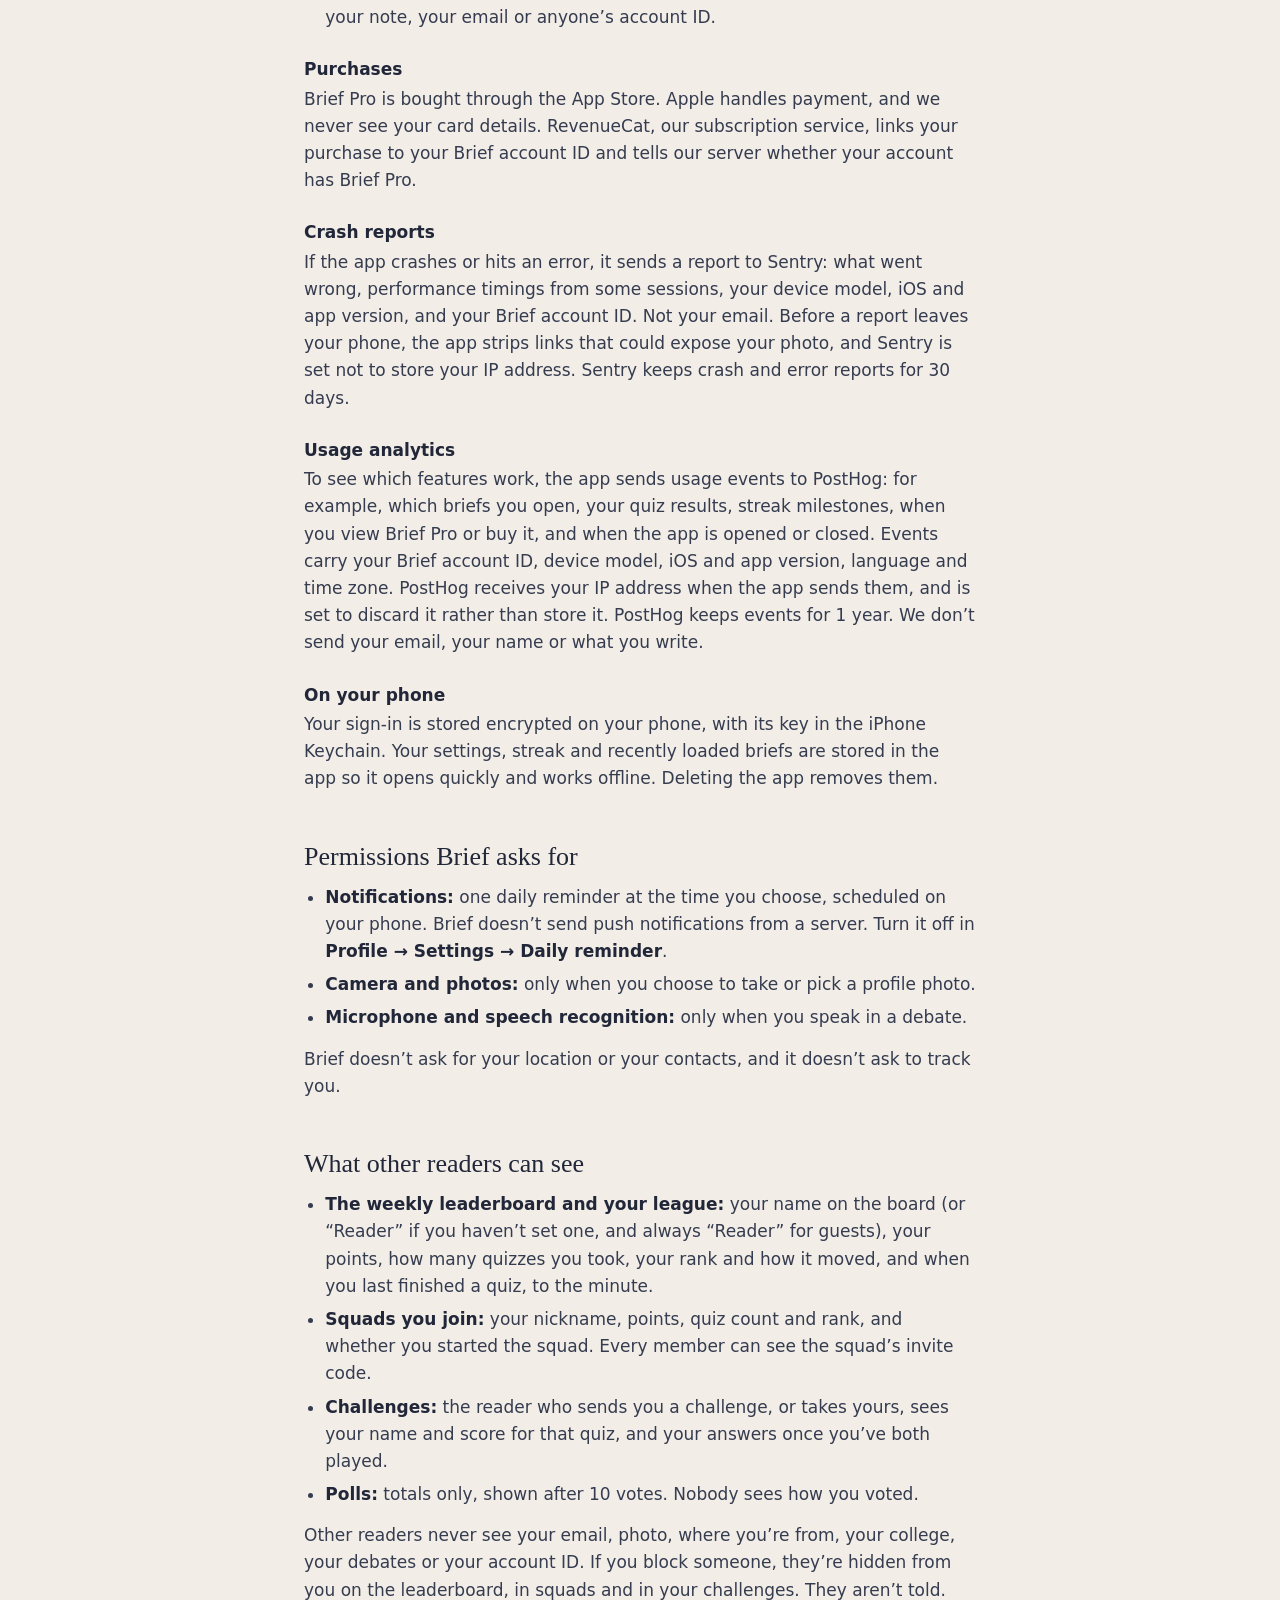
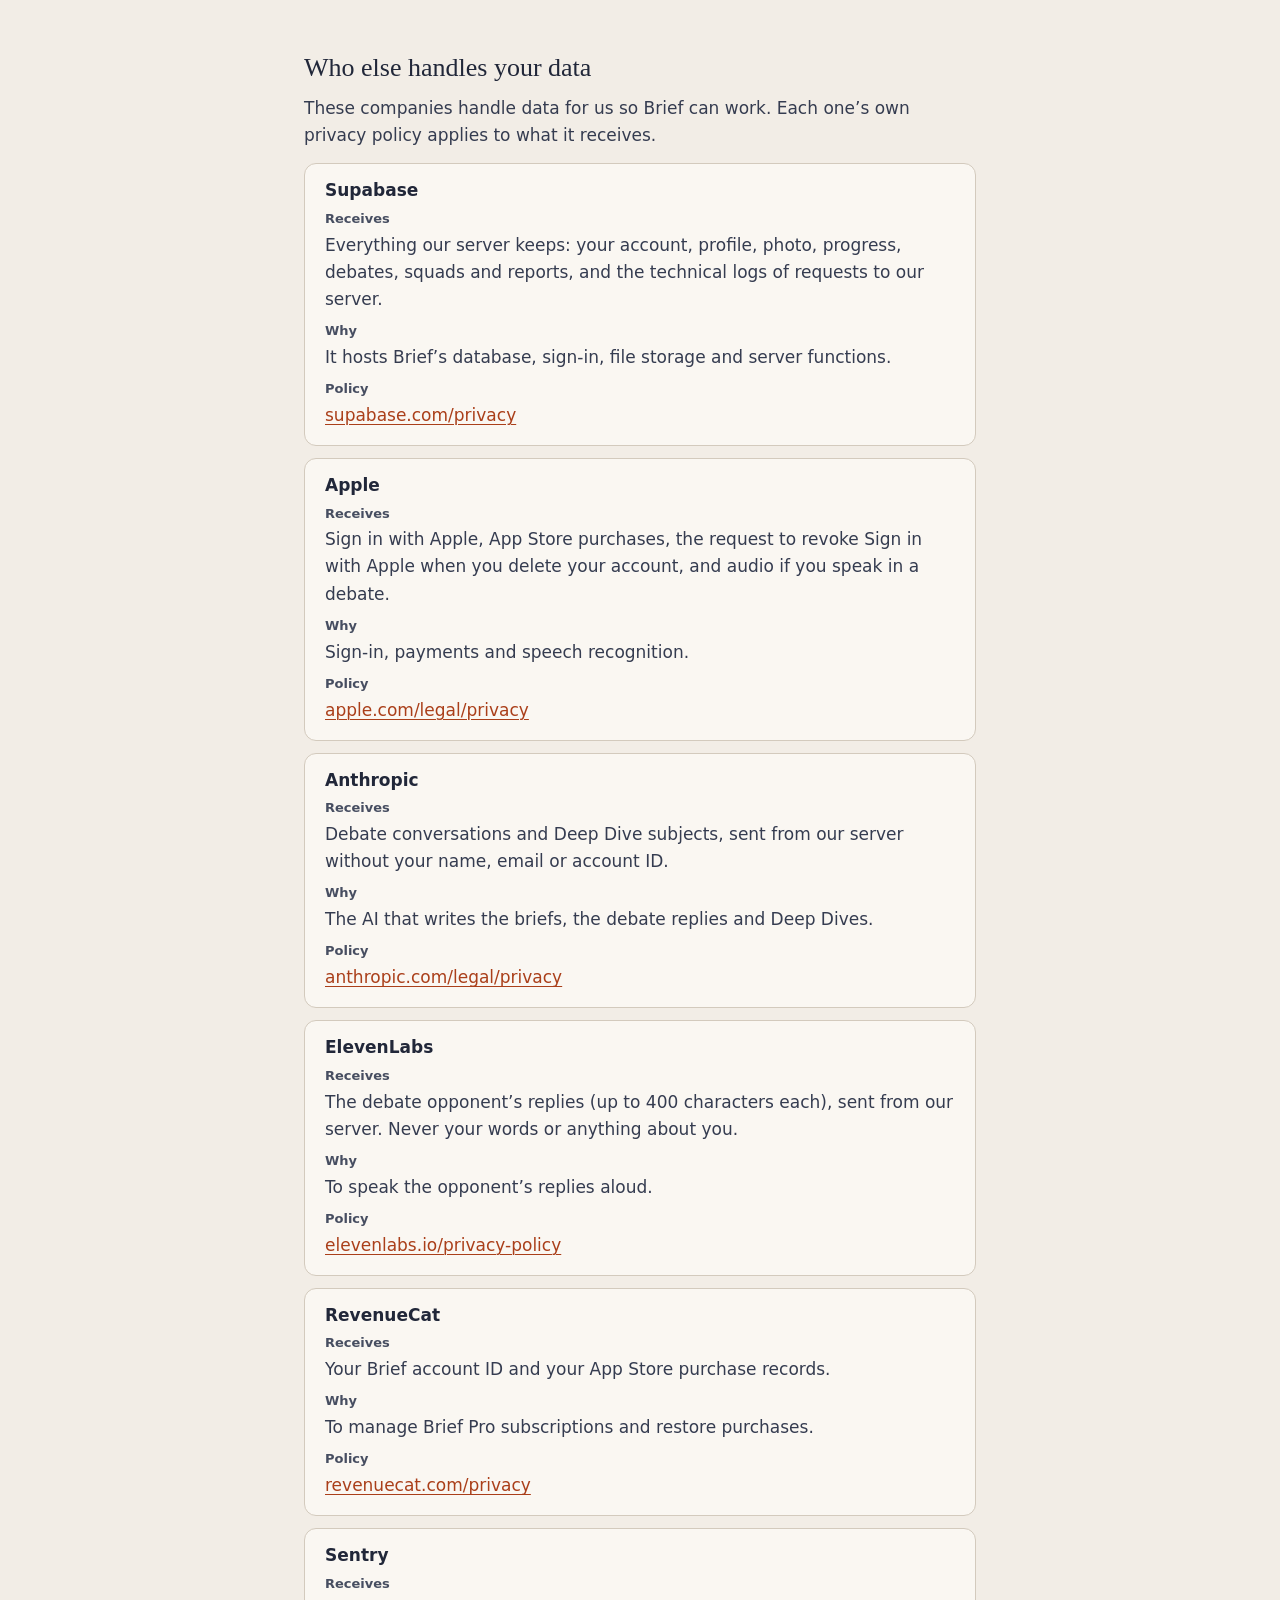
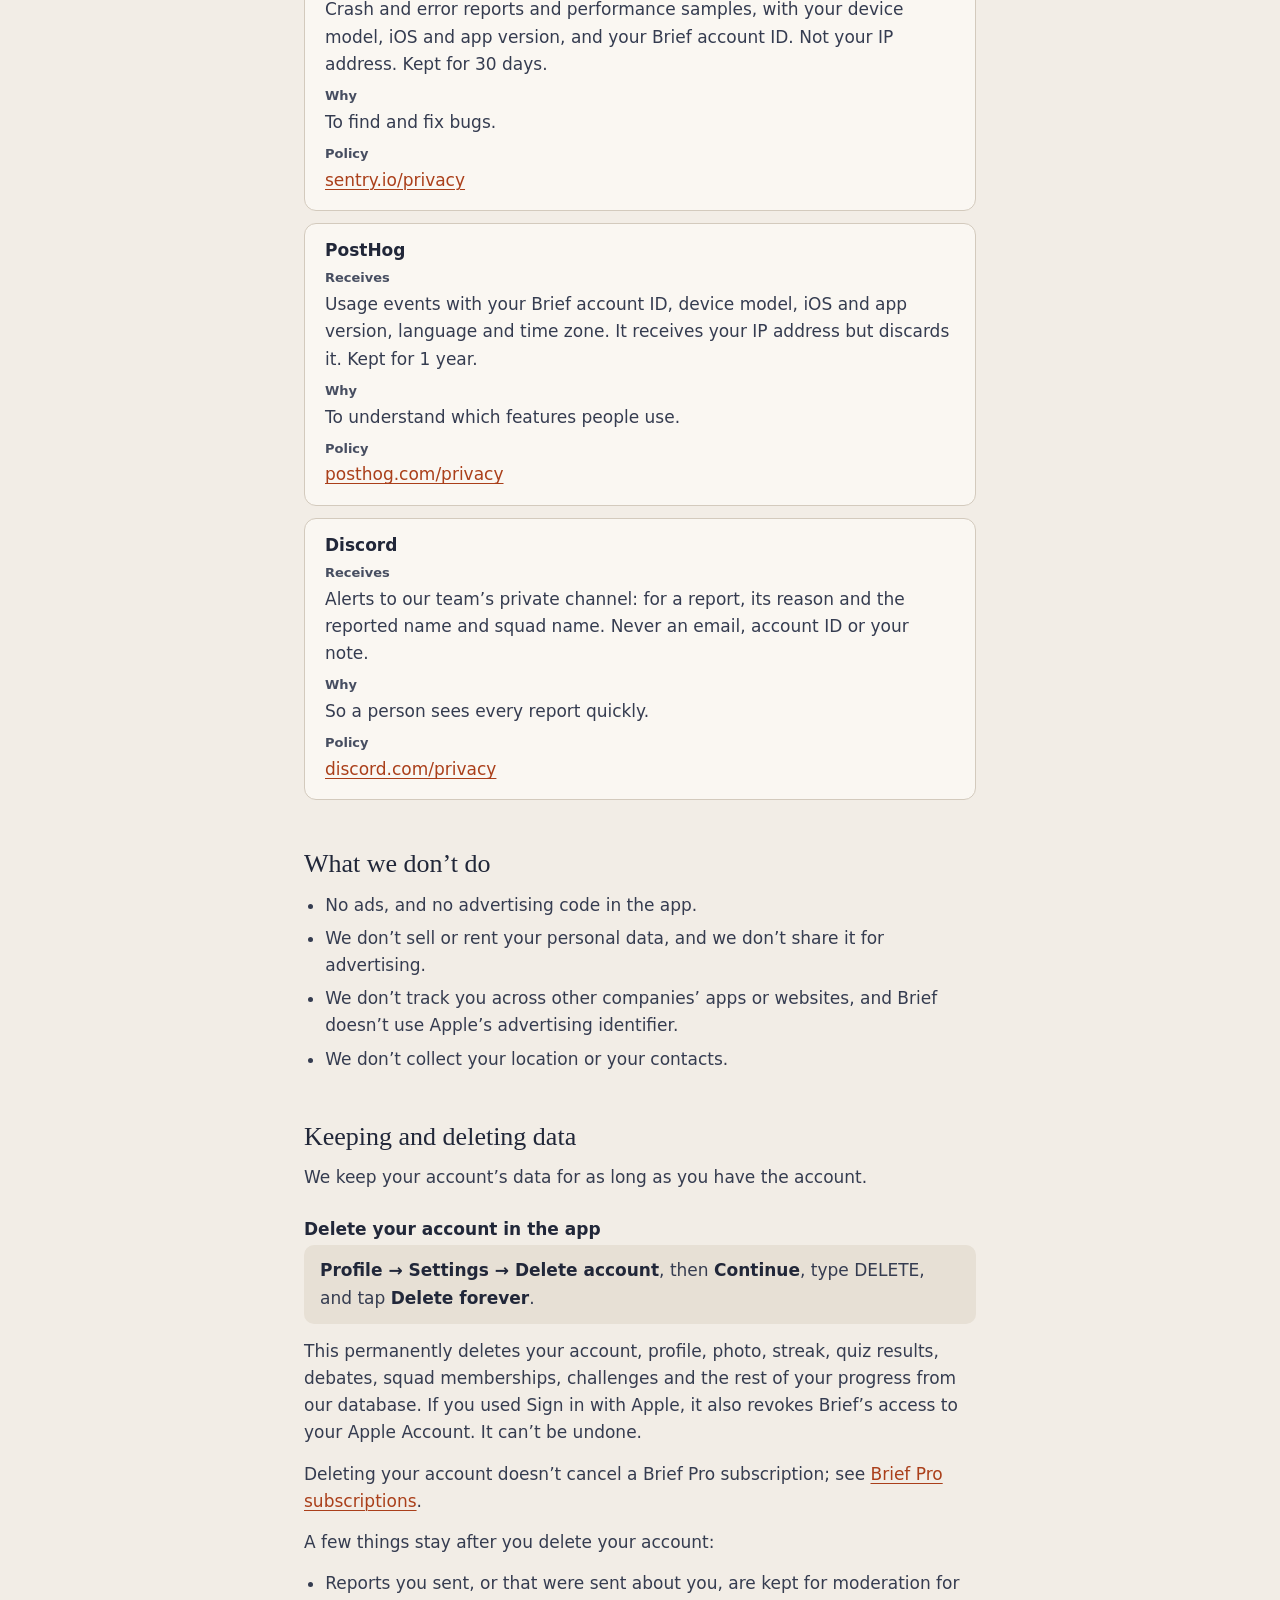
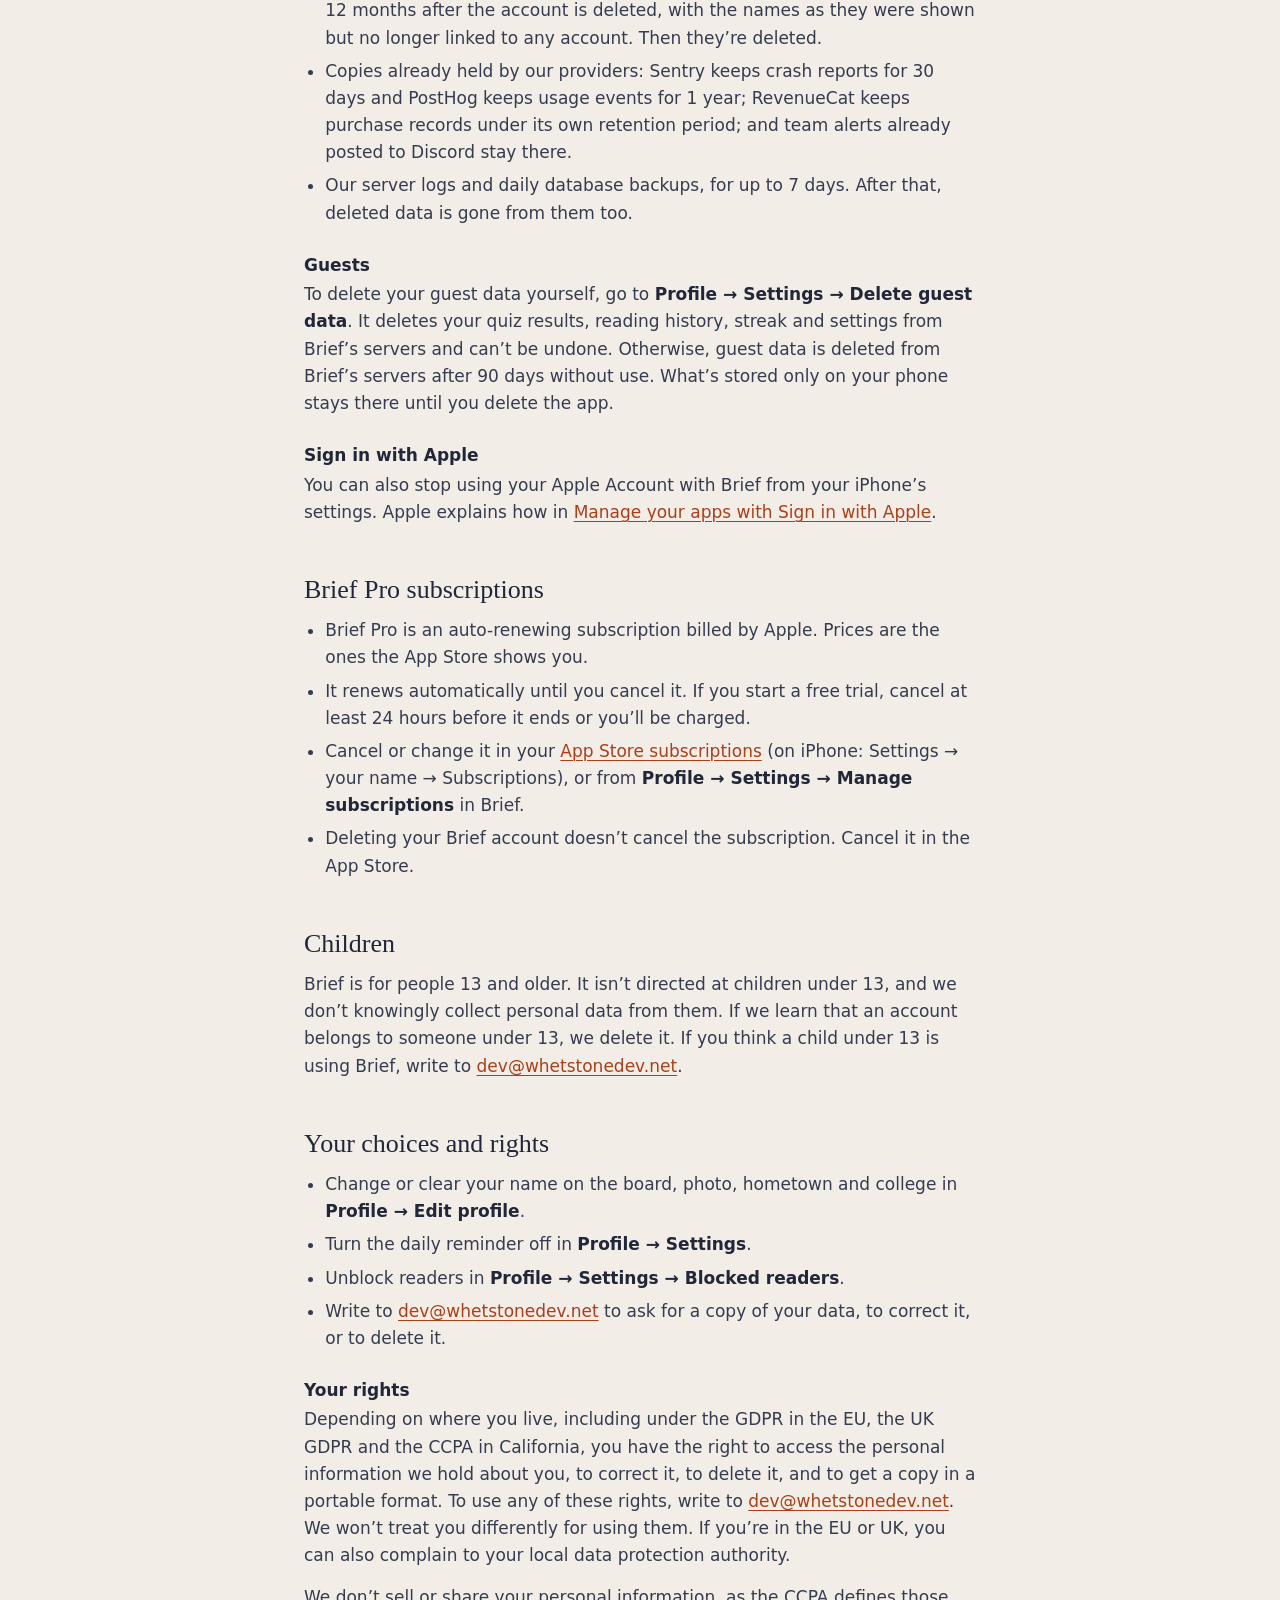
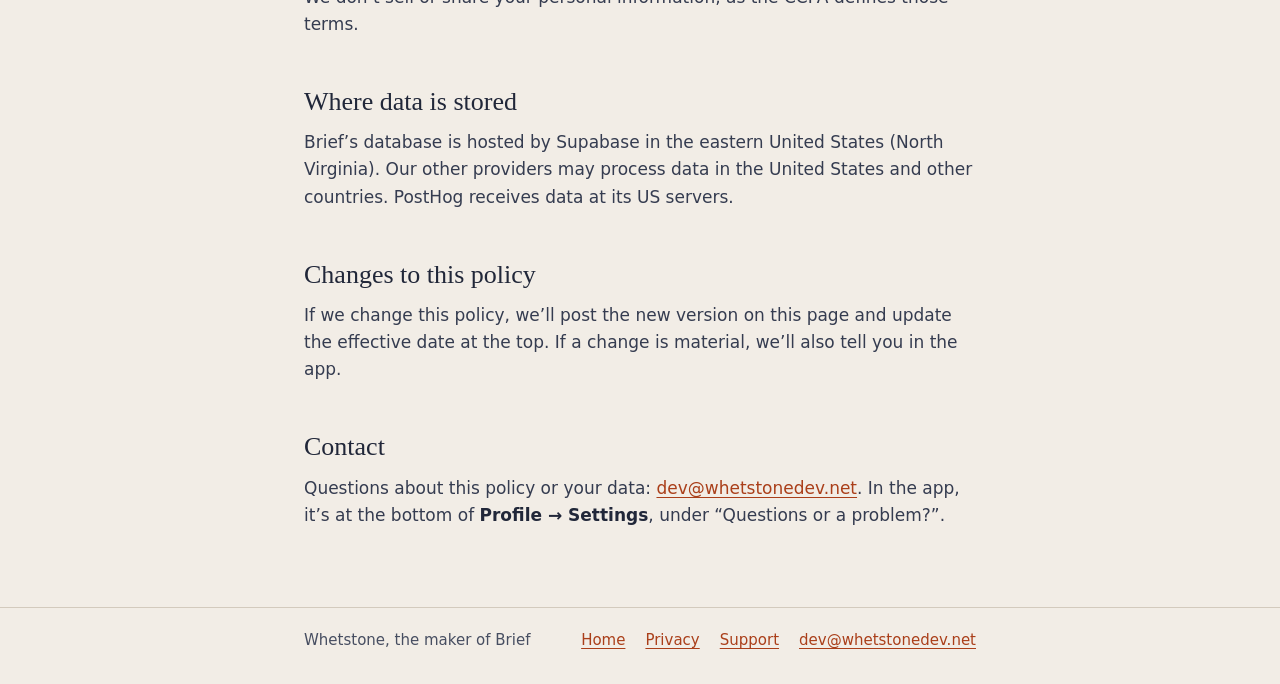
==== commit d78751a7: "Support and privacy: accounts are made with Sign in with Apple Email sign-up is off at launch (exist" ====
--- a/privacy/index.html
+++ b/privacy/index.html
@@ -73,11 +73,11 @@
     <h2 id="collect">What we collect and why</h2>
 
     <h3>Your account</h3>
-    <p>You can use Brief as a guest, or with an account made with Sign in with Apple or an email address and password.</p>
+    <p>You can use Brief as a guest, or with an account made with Sign in with Apple. Accounts made earlier with an email address and password still sign in.</p>
     <ul>
       <li><strong>As a guest.</strong> When you choose “Continue as a guest”, Brief creates an anonymous account on our servers so the quiz, your streak and the leaderboard work. It has no name and no email.</li>
       <li><strong>Sign in with Apple.</strong> Apple shares an identifier for you, your email address (or a private relay address if you choose Hide My Email) and, the first time only, your name. We keep these with your account; Brief doesn’t show your name to anyone. So that we can revoke Sign in with Apple when you delete your account, as Apple requires, our server also stores a token Apple issues for that purpose. Only our server can read it.</li>
-      <li><strong>Email and password.</strong> Your email address and your password, which our database provider stores as a hash, not as the password itself.</li>
+      <li><strong>Email and password</strong> (accounts made this way earlier). Your email address and your password, which our database provider stores as a hash, not as the password itself.</li>
     </ul>
 
     <h3>Your profile</h3>
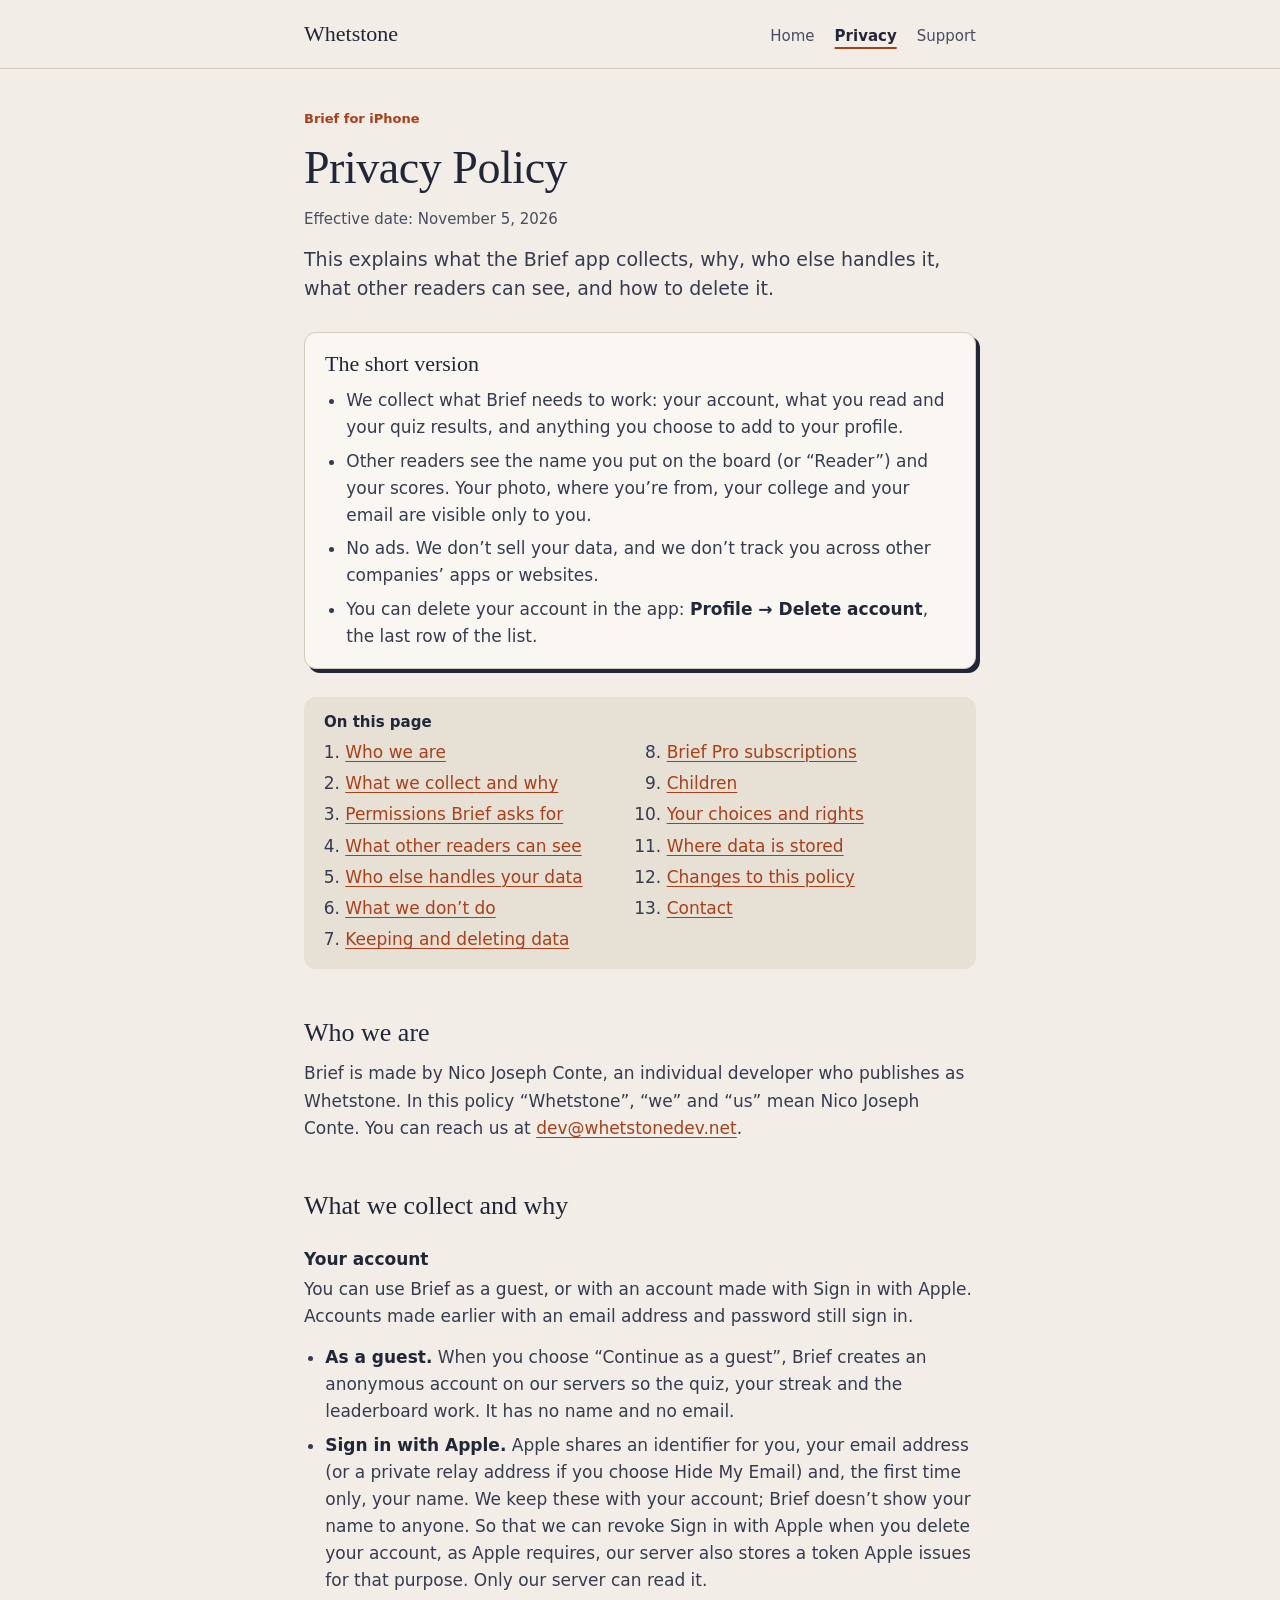
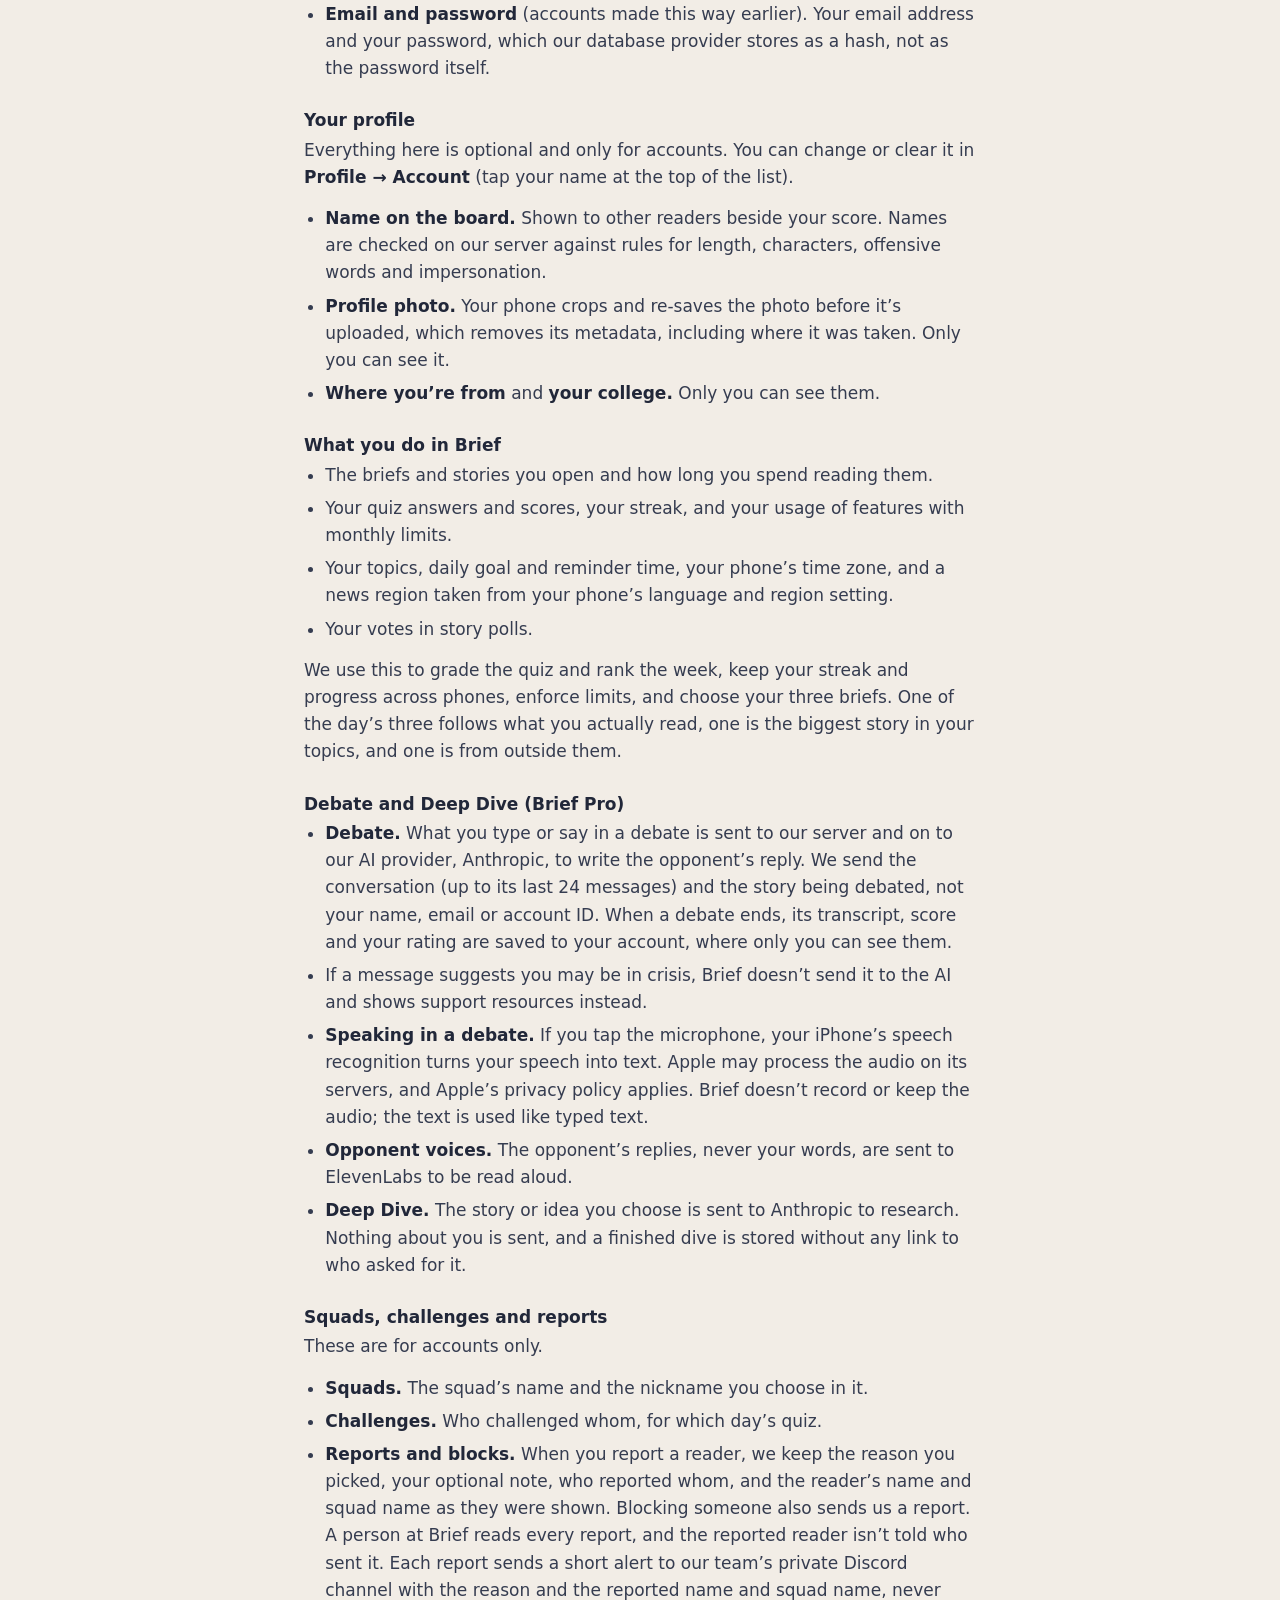
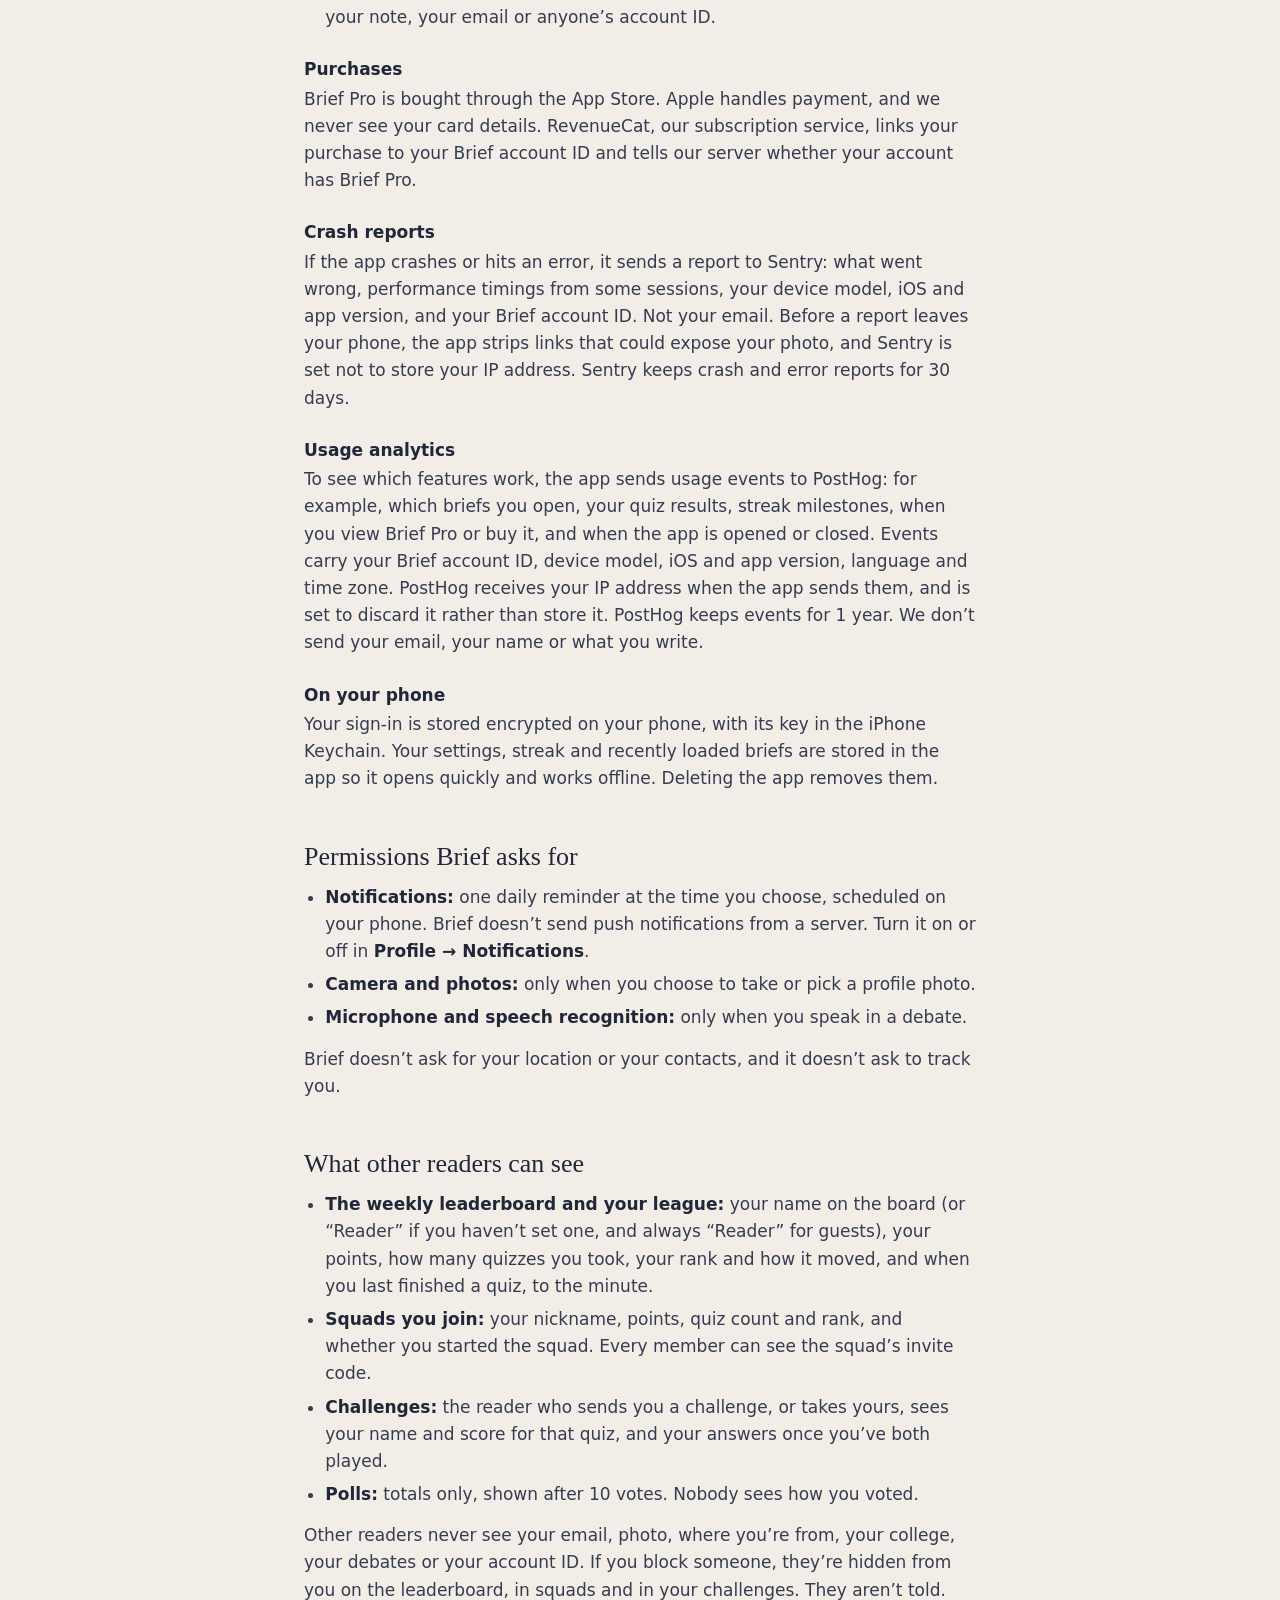
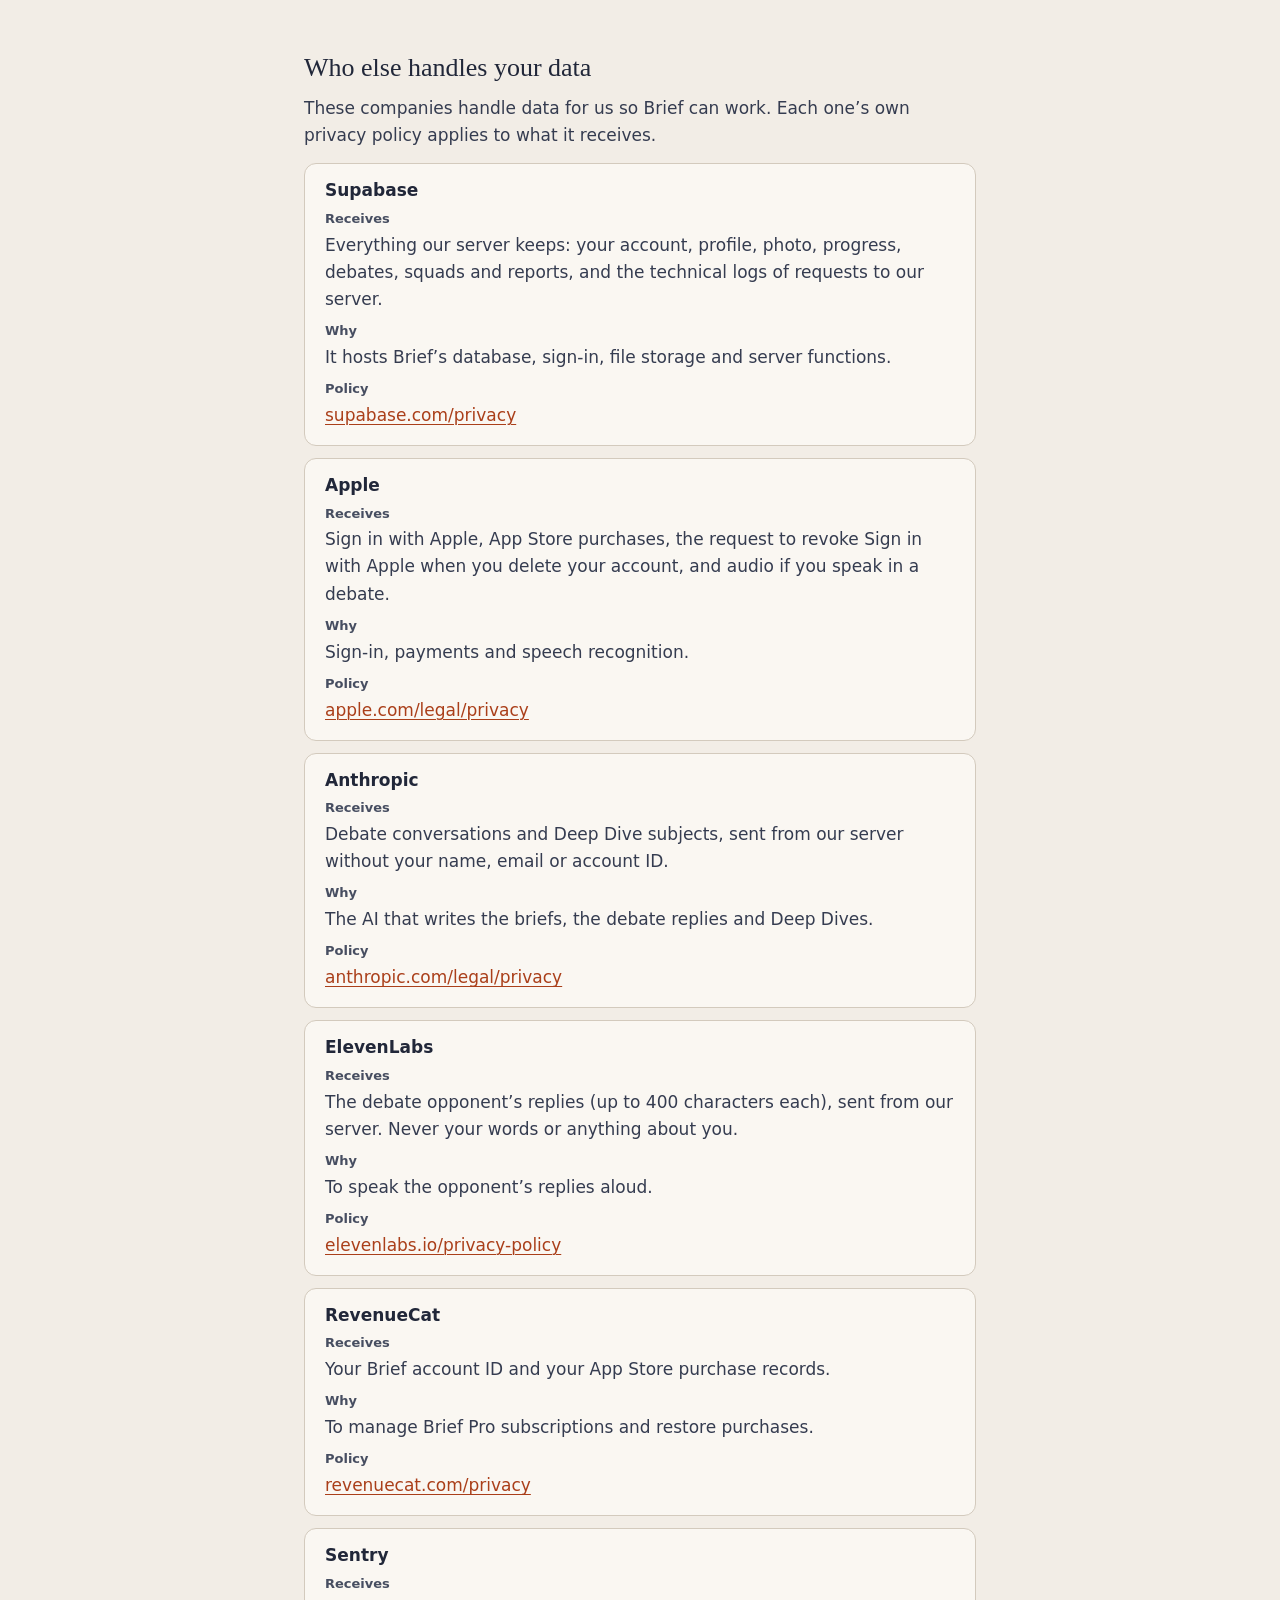
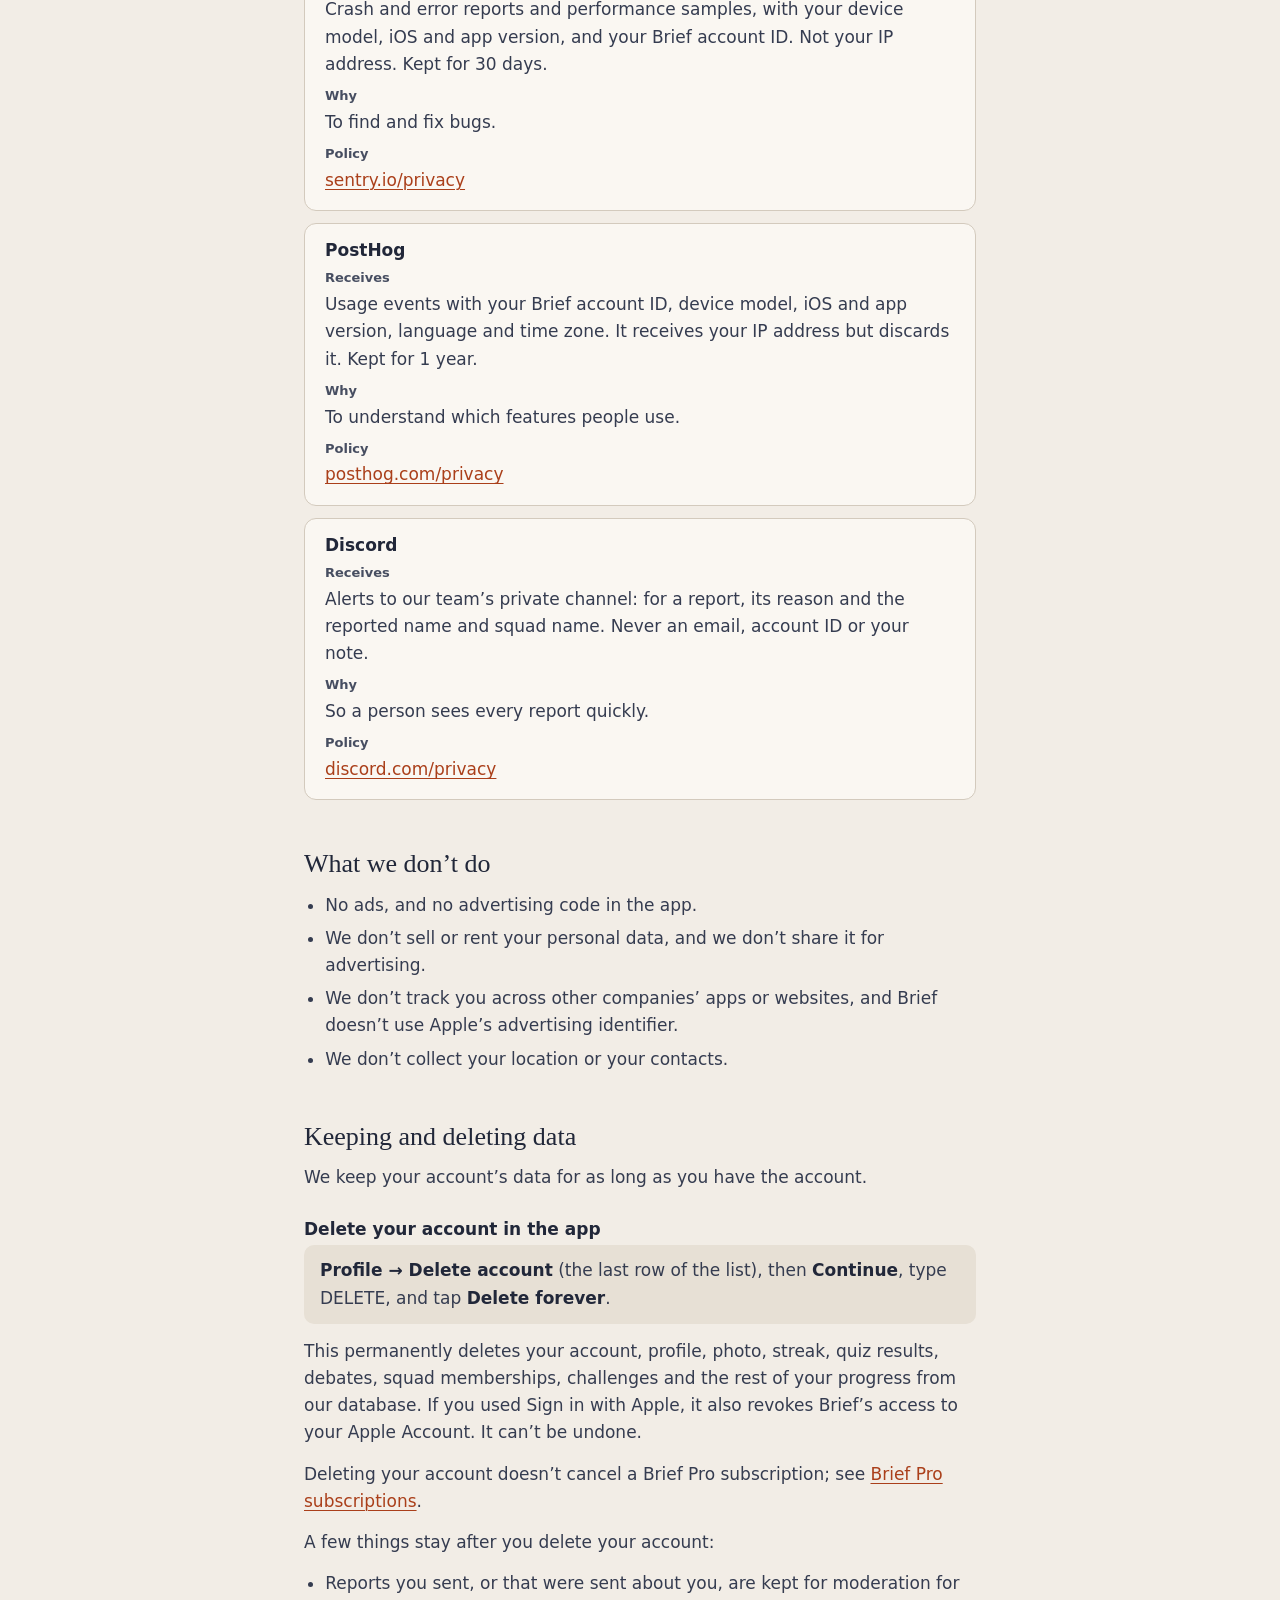
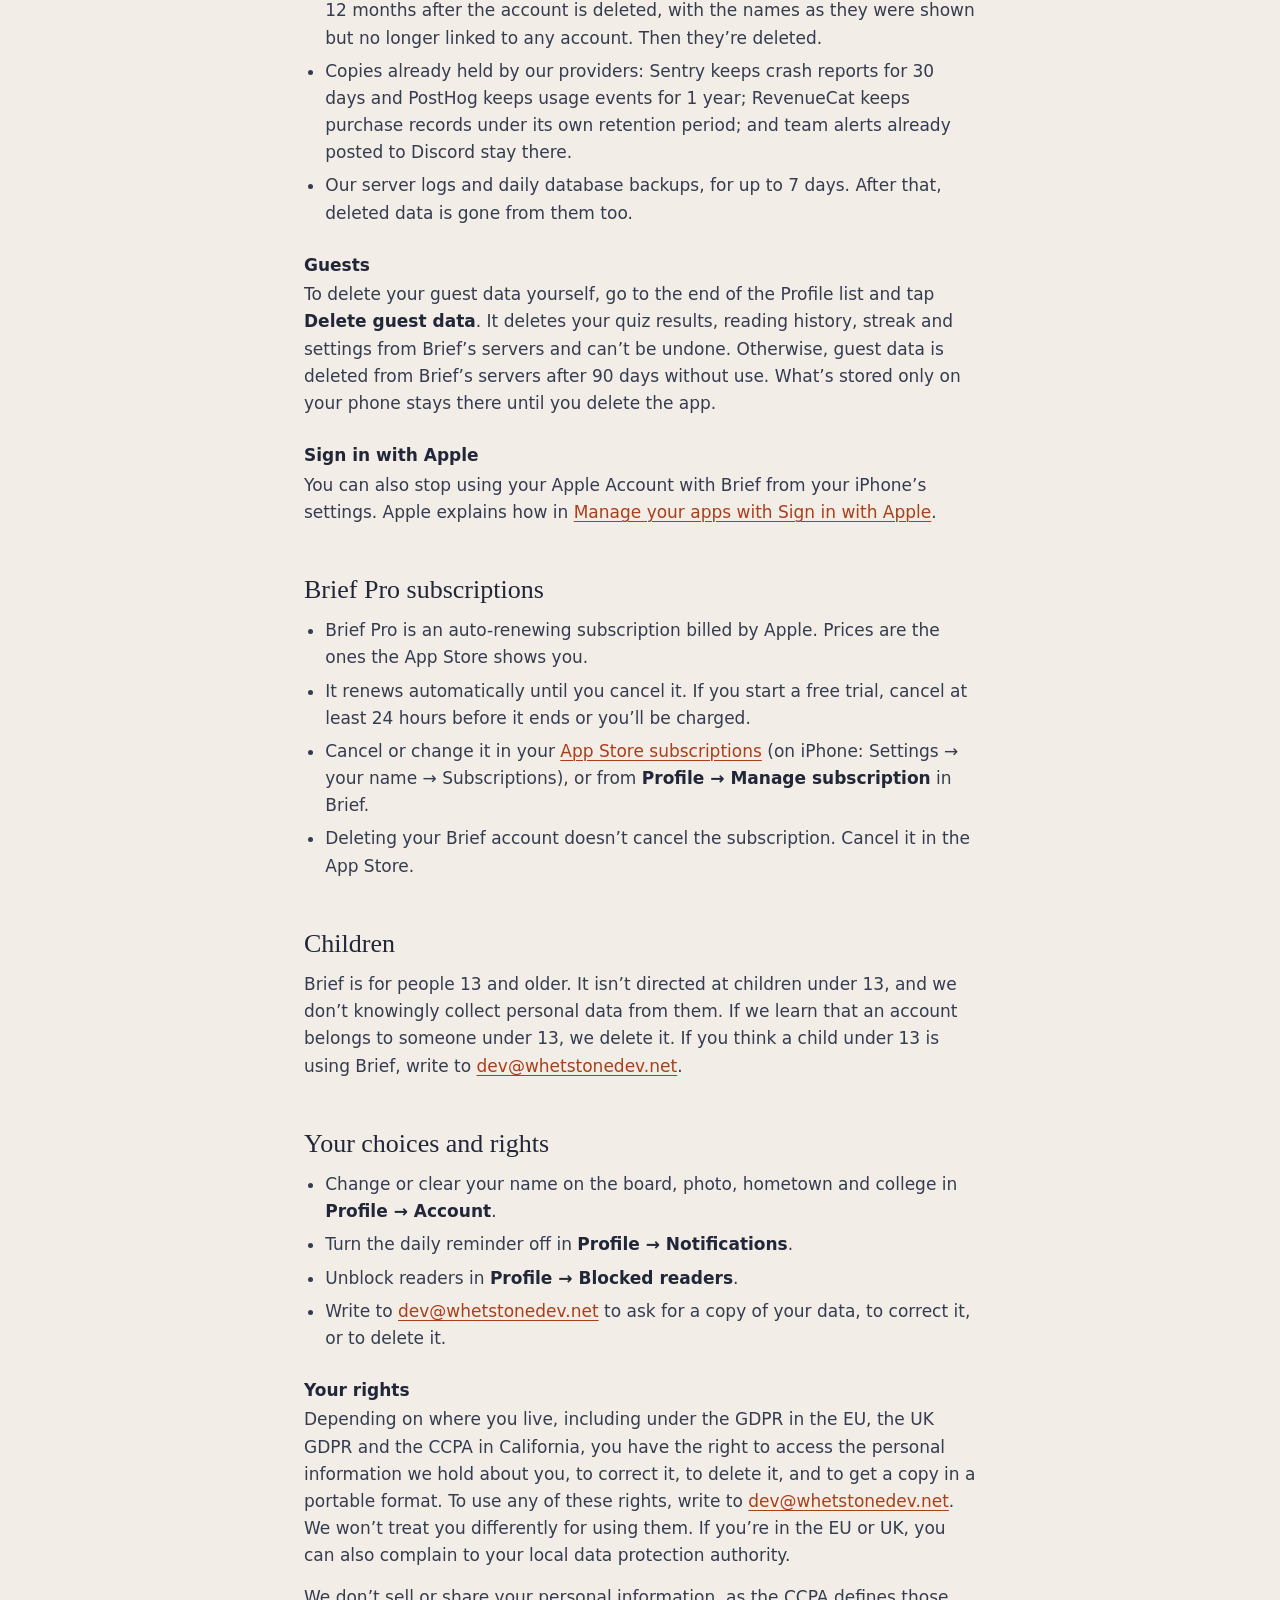
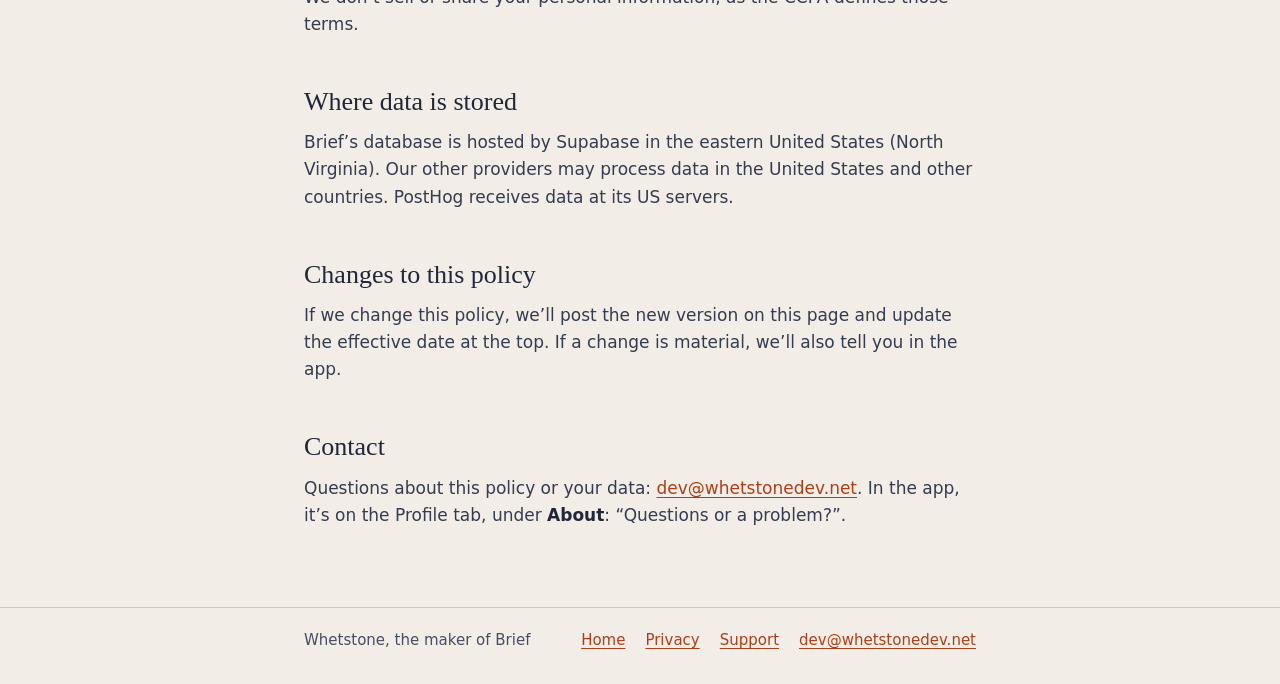
==== commit 40674a76: "Support and privacy: the app's paths follow the new Profile list Settings is now part of the Profile" ====
--- a/privacy/index.html
+++ b/privacy/index.html
@@ -42,7 +42,7 @@
         <li>We collect what Brief needs to work: your account, what you read and your quiz results, and anything you choose to add to your profile.</li>
         <li>Other readers see the name you put on the board (or “Reader”) and your scores. Your photo, where you’re from, your college and your email are visible only to you.</li>
         <li>No ads. We don’t sell your data, and we don’t track you across other companies’ apps or websites.</li>
-        <li>You can delete your account in the app: <span class="path">Profile → Settings → Delete account</span>.</li>
+        <li>You can delete your account in the app: <span class="path">Profile → Delete account</span>, the last row of the list.</li>
       </ul>
     </section>
 
@@ -81,7 +81,7 @@
     </ul>
 
     <h3>Your profile</h3>
-    <p>Everything here is optional and only for accounts. You can change or clear it in <span class="path">Profile → Edit profile</span>.</p>
+    <p>Everything here is optional and only for accounts. You can change or clear it in <span class="path">Profile → Account</span> (tap your name at the top of the list).</p>
     <ul>
       <li><strong>Name on the board.</strong> Shown to other readers beside your score. Names are checked on our server against rules for length, characters, offensive words and impersonation.</li>
       <li><strong>Profile photo.</strong> Your phone crops and re-saves the photo before it’s uploaded, which removes its metadata, including where it was taken. Only you can see it.</li>
@@ -130,7 +130,7 @@
     <!-- ── 3 ──────────────────────────────────────────────────────────── -->
     <h2 id="permissions">Permissions Brief asks for</h2>
     <ul>
-      <li><strong>Notifications:</strong> one daily reminder at the time you choose, scheduled on your phone. Brief doesn’t send push notifications from a server. Turn it off in <span class="path">Profile → Settings → Daily reminder</span>.</li>
+      <li><strong>Notifications:</strong> one daily reminder at the time you choose, scheduled on your phone. Brief doesn’t send push notifications from a server. Turn it on or off in <span class="path">Profile → Notifications</span>.</li>
       <li><strong>Camera and photos:</strong> only when you choose to take or pick a profile photo.</li>
       <li><strong>Microphone and speech recognition:</strong> only when you speak in a debate.</li>
     </ul>
@@ -262,7 +262,7 @@
     <p>We keep your account’s data for as long as you have the account.</p>
 
     <h3>Delete your account in the app</h3>
-    <p class="taps"><span class="path">Profile → Settings → Delete account</span>, then <strong>Continue</strong>, type DELETE, and tap <strong>Delete forever</strong>.</p>
+    <p class="taps"><span class="path">Profile → Delete account</span> (the last row of the list), then <strong>Continue</strong>, type DELETE, and tap <strong>Delete forever</strong>.</p>
     <p>This permanently deletes your account, profile, photo, streak, quiz results, debates, squad memberships, challenges and the rest of your progress from our database. If you used Sign in with Apple, it also revokes Brief’s access to your Apple Account. It can’t be undone.</p>
     <p>Deleting your account doesn’t cancel a Brief Pro subscription; see <a href="#subscriptions">Brief Pro subscriptions</a>.</p>
     <p>A few things stay after you delete your account:</p>
@@ -273,7 +273,7 @@
     </ul>
 
     <h3>Guests</h3>
-    <p>To delete your guest data yourself, go to <span class="path">Profile → Settings → Delete guest data</span>. It deletes your quiz results, reading history, streak and settings from Brief’s servers and can’t be undone. Otherwise, guest data is deleted from Brief’s servers after 90 days without use. What’s stored only on your phone stays there until you delete the app.</p>
+    <p>To delete your guest data yourself, go to the end of the Profile list and tap <span class="path">Delete guest data</span>. It deletes your quiz results, reading history, streak and settings from Brief’s servers and can’t be undone. Otherwise, guest data is deleted from Brief’s servers after 90 days without use. What’s stored only on your phone stays there until you delete the app.</p>
 
     <h3>Sign in with Apple</h3>
     <p>You can also stop using your Apple Account with Brief from your iPhone’s settings. Apple explains how in <a href="https://support.apple.com/102571">Manage your apps with Sign in with Apple</a>.</p>
@@ -283,7 +283,7 @@
     <ul>
       <li>Brief Pro is an auto-renewing subscription billed by Apple. Prices are the ones the App Store shows you.</li>
       <li>It renews automatically until you cancel it. If you start a free trial, cancel at least 24 hours before it ends or you’ll be charged.</li>
-      <li>Cancel or change it in your <a href="https://apps.apple.com/account/subscriptions">App Store subscriptions</a> (on iPhone: Settings → your name → Subscriptions), or from <span class="path">Profile → Settings → Manage subscriptions</span> in Brief.</li>
+      <li>Cancel or change it in your <a href="https://apps.apple.com/account/subscriptions">App Store subscriptions</a> (on iPhone: Settings → your name → Subscriptions), or from <span class="path">Profile → Manage subscription</span> in Brief.</li>
       <li>Deleting your Brief account doesn’t cancel the subscription. Cancel it in the App Store.</li>
     </ul>
 
@@ -294,9 +294,9 @@
     <!-- ── 10 ─────────────────────────────────────────────────────────── -->
     <h2 id="choices">Your choices and rights</h2>
     <ul>
-      <li>Change or clear your name on the board, photo, hometown and college in <span class="path">Profile → Edit profile</span>.</li>
-      <li>Turn the daily reminder off in <span class="path">Profile → Settings</span>.</li>
-      <li>Unblock readers in <span class="path">Profile → Settings → Blocked readers</span>.</li>
+      <li>Change or clear your name on the board, photo, hometown and college in <span class="path">Profile → Account</span>.</li>
+      <li>Turn the daily reminder off in <span class="path">Profile → Notifications</span>.</li>
+      <li>Unblock readers in <span class="path">Profile → Blocked readers</span>.</li>
       <li>Write to <a href="mailto:dev@whetstonedev.net">dev@whetstonedev.net</a> to ask for a copy of your data, to correct it, or to delete it.</li>
     </ul>
     <h3>Your rights</h3>
@@ -313,7 +313,7 @@
 
     <!-- ── 13 ─────────────────────────────────────────────────────────── -->
     <h2 id="contact">Contact</h2>
-    <p>Questions about this policy or your data: <a href="mailto:dev@whetstonedev.net">dev@whetstonedev.net</a>. In the app, it’s at the bottom of <span class="path">Profile → Settings</span>, under “Questions or a problem?”.</p>
+    <p>Questions about this policy or your data: <a href="mailto:dev@whetstonedev.net">dev@whetstonedev.net</a>. In the app, it’s on the Profile tab, under <span class="path">About</span>: “Questions or a problem?”.</p>
   </main>
 
   <footer class="site-footer">
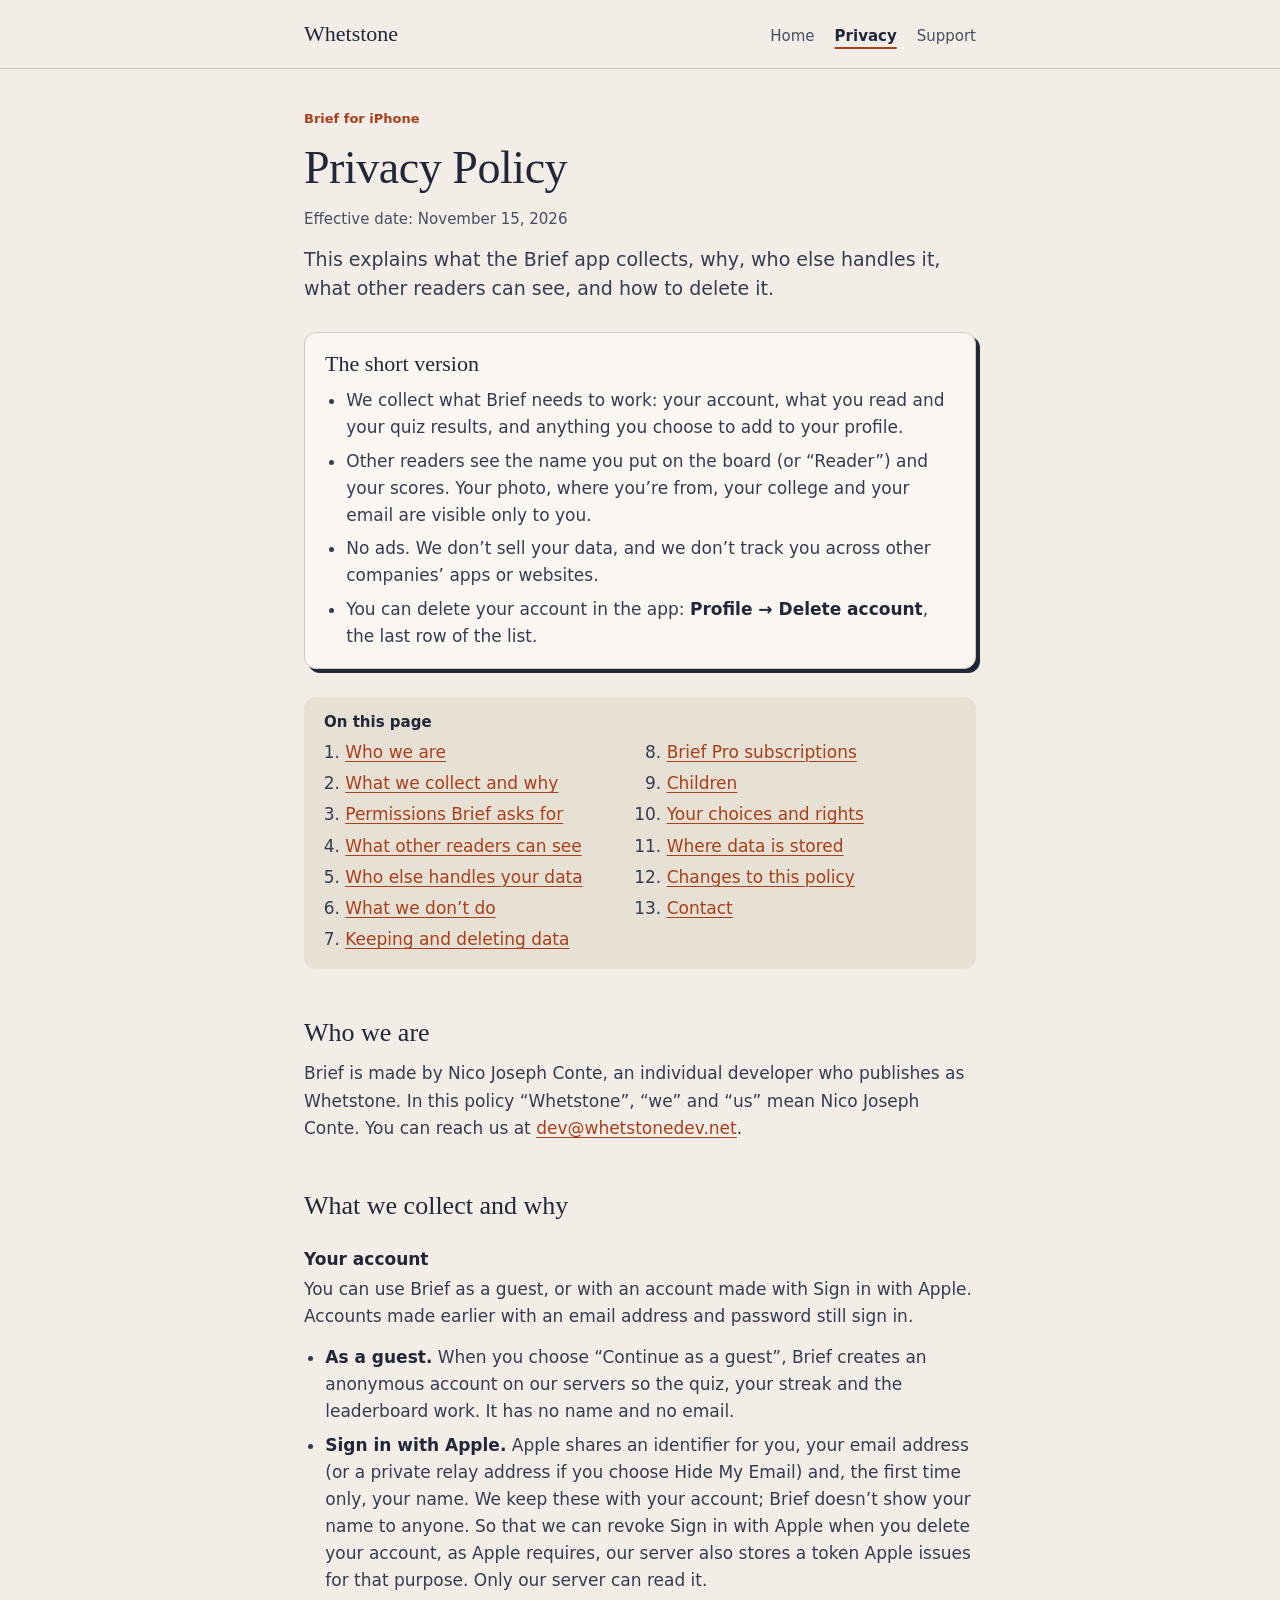
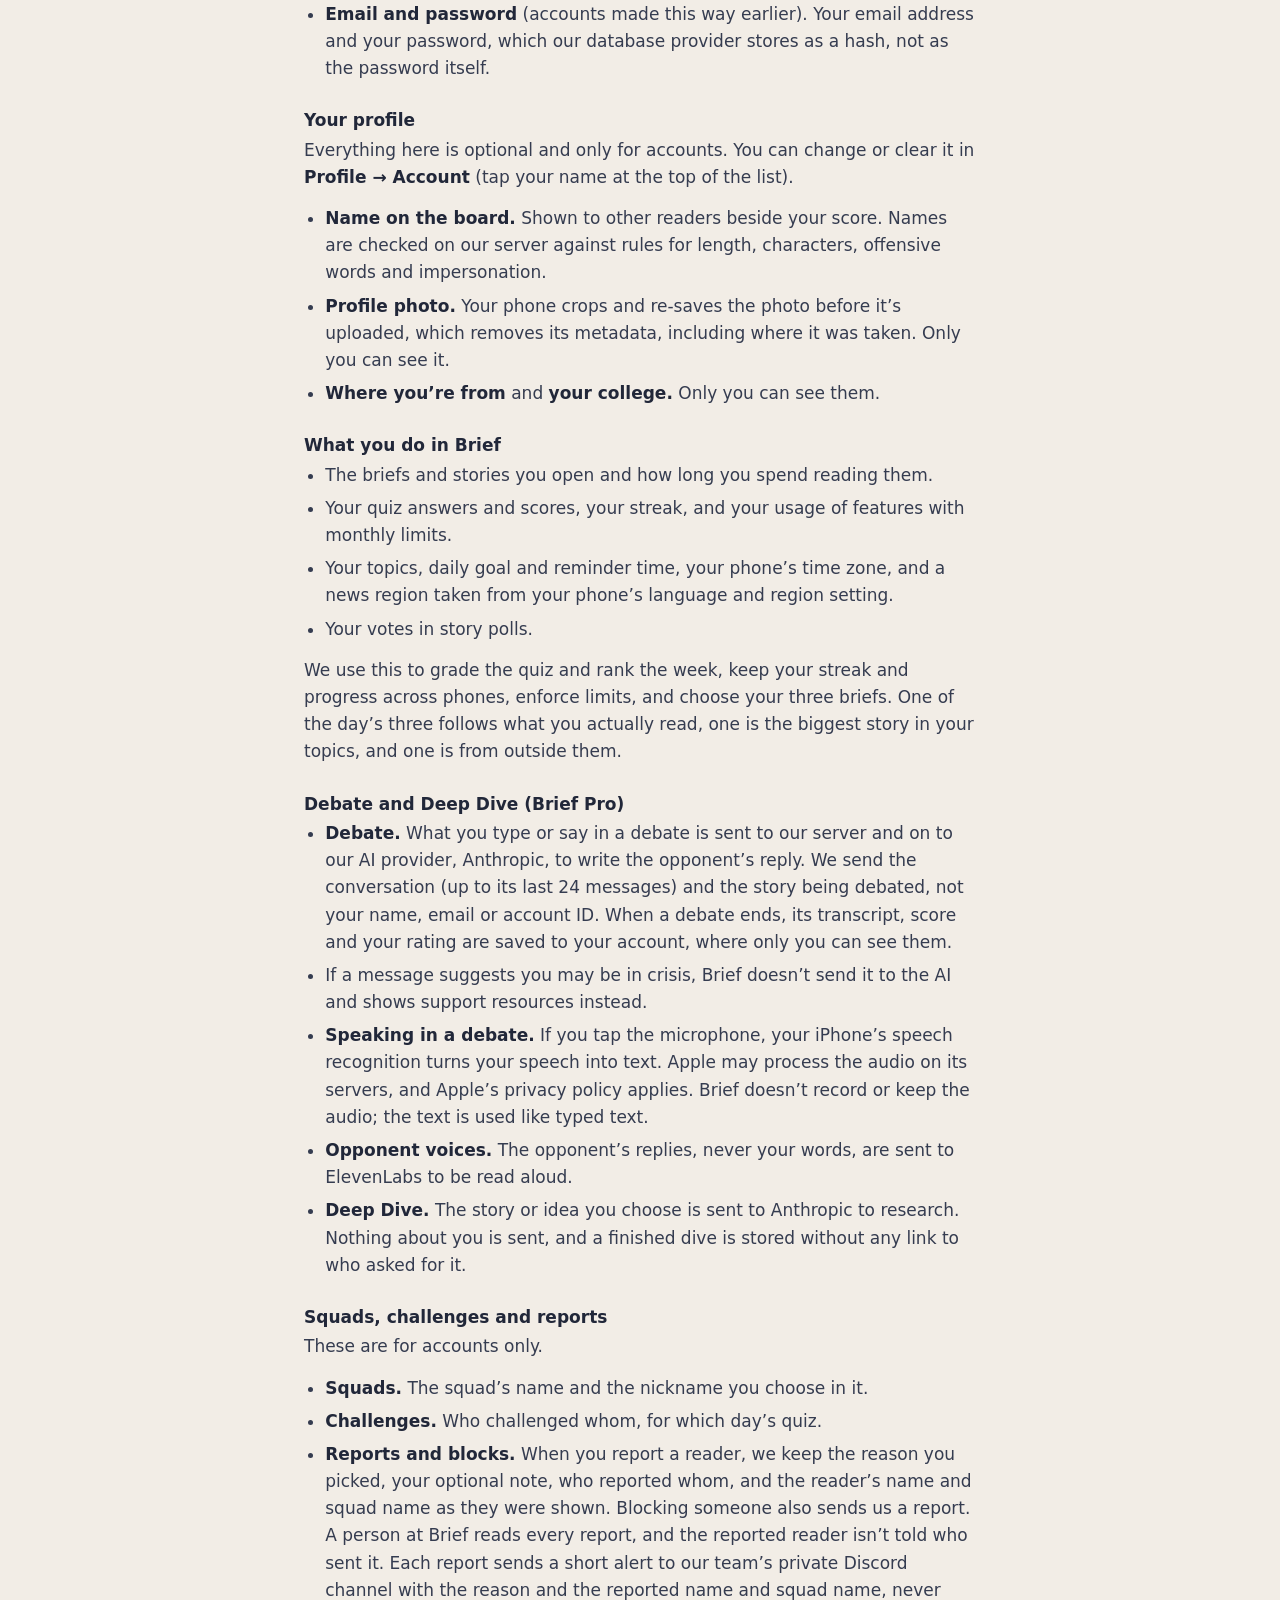
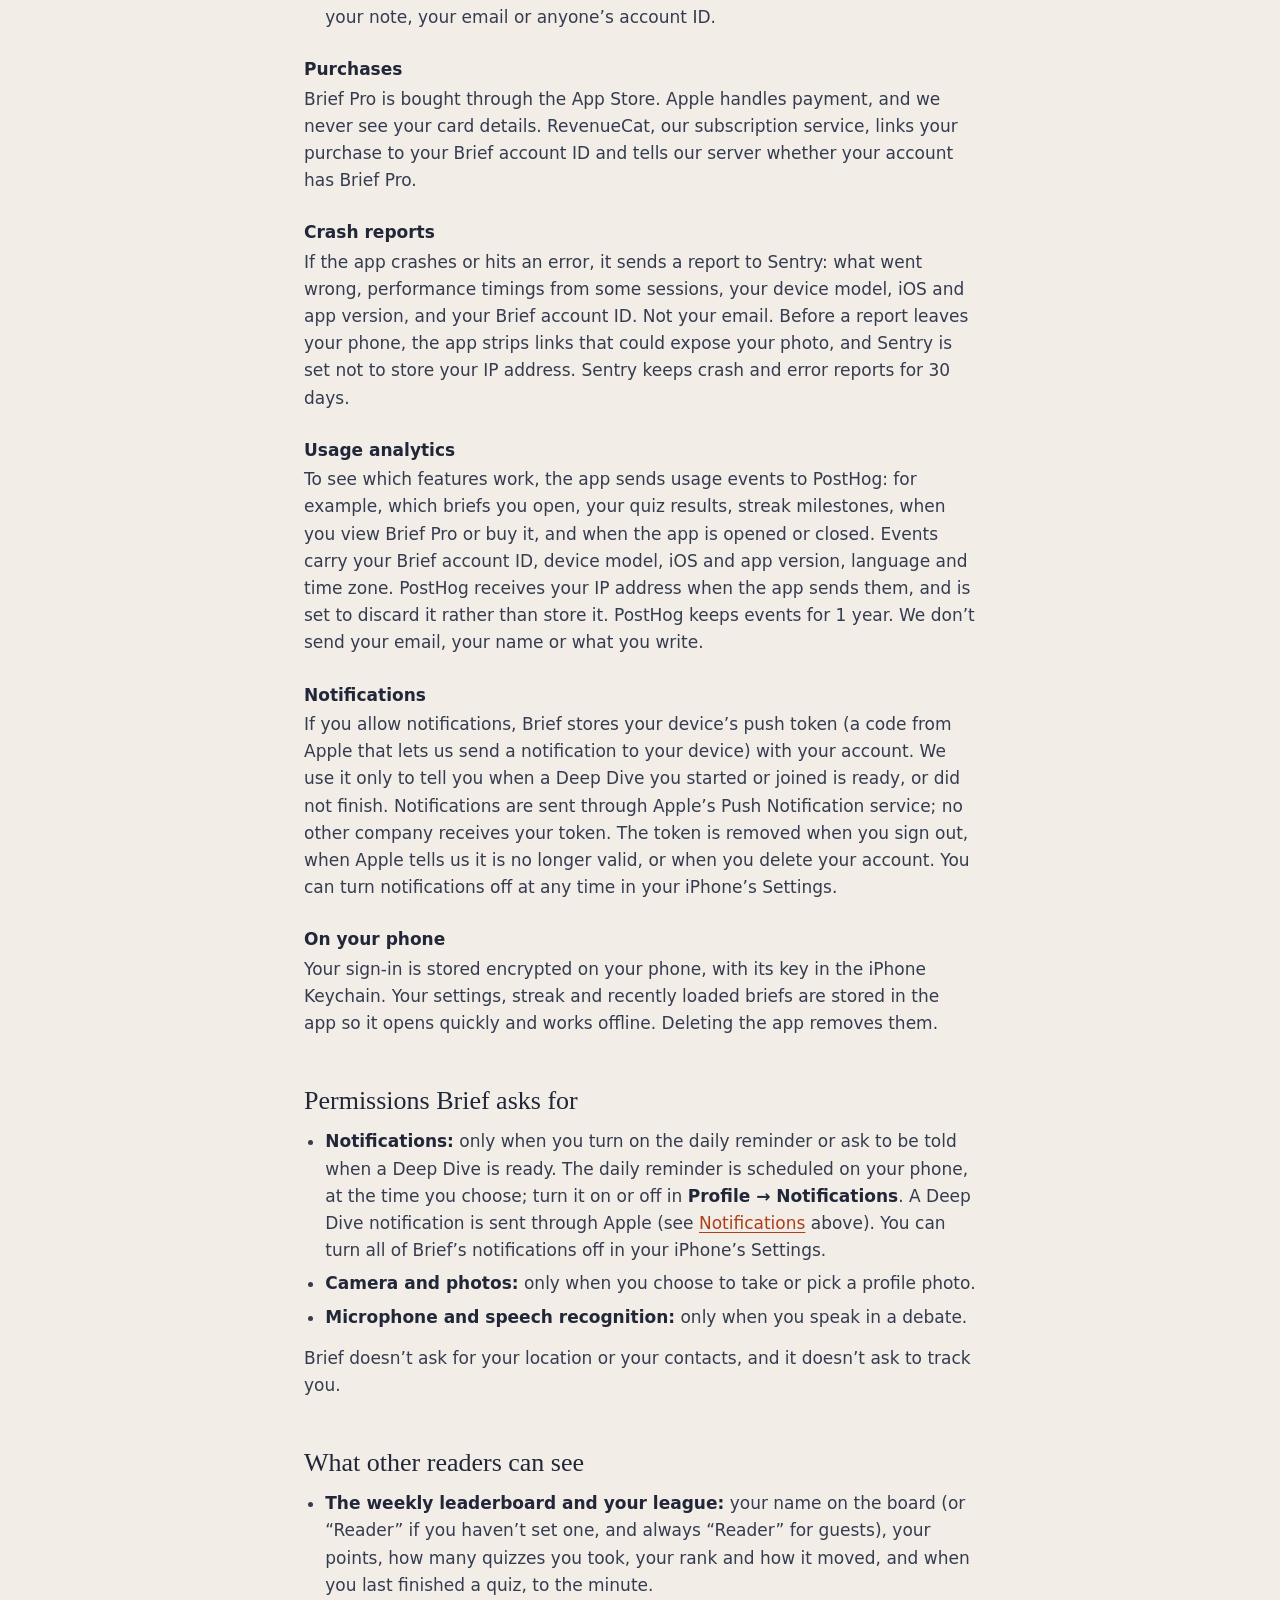
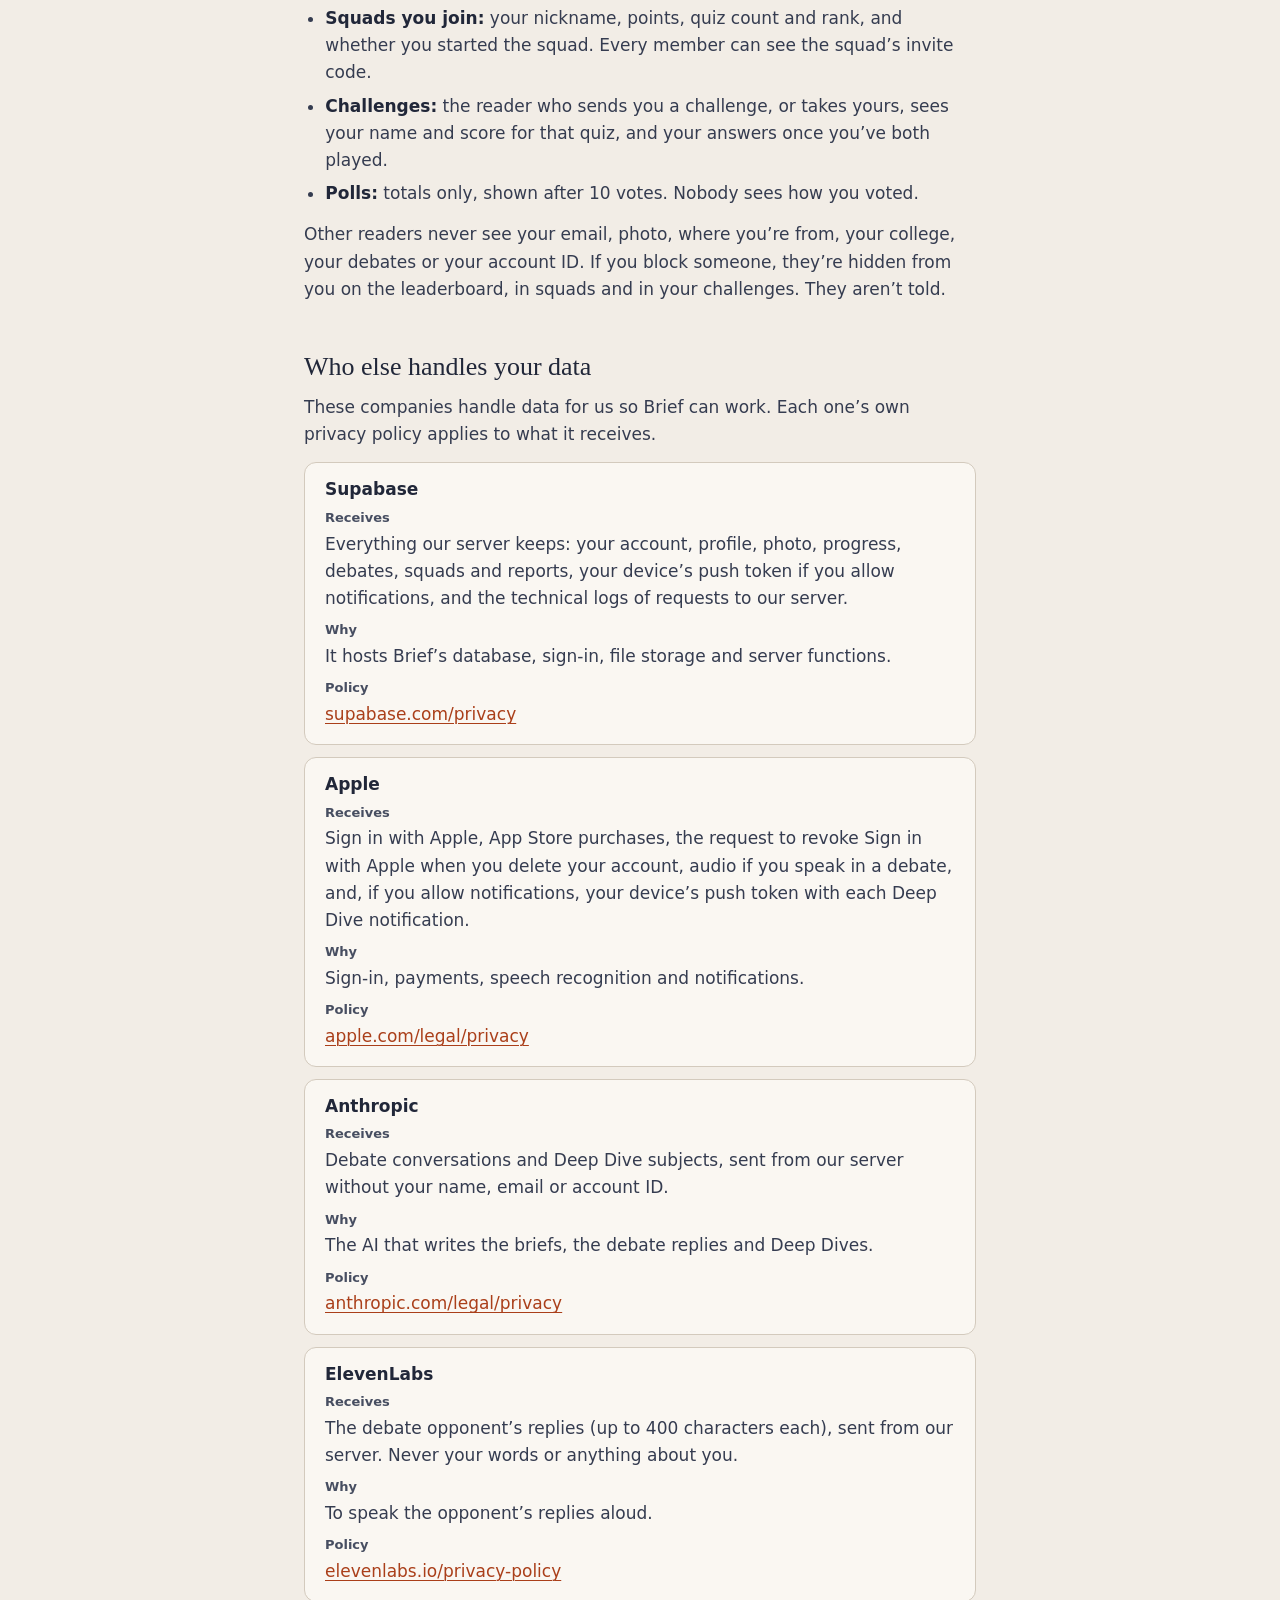
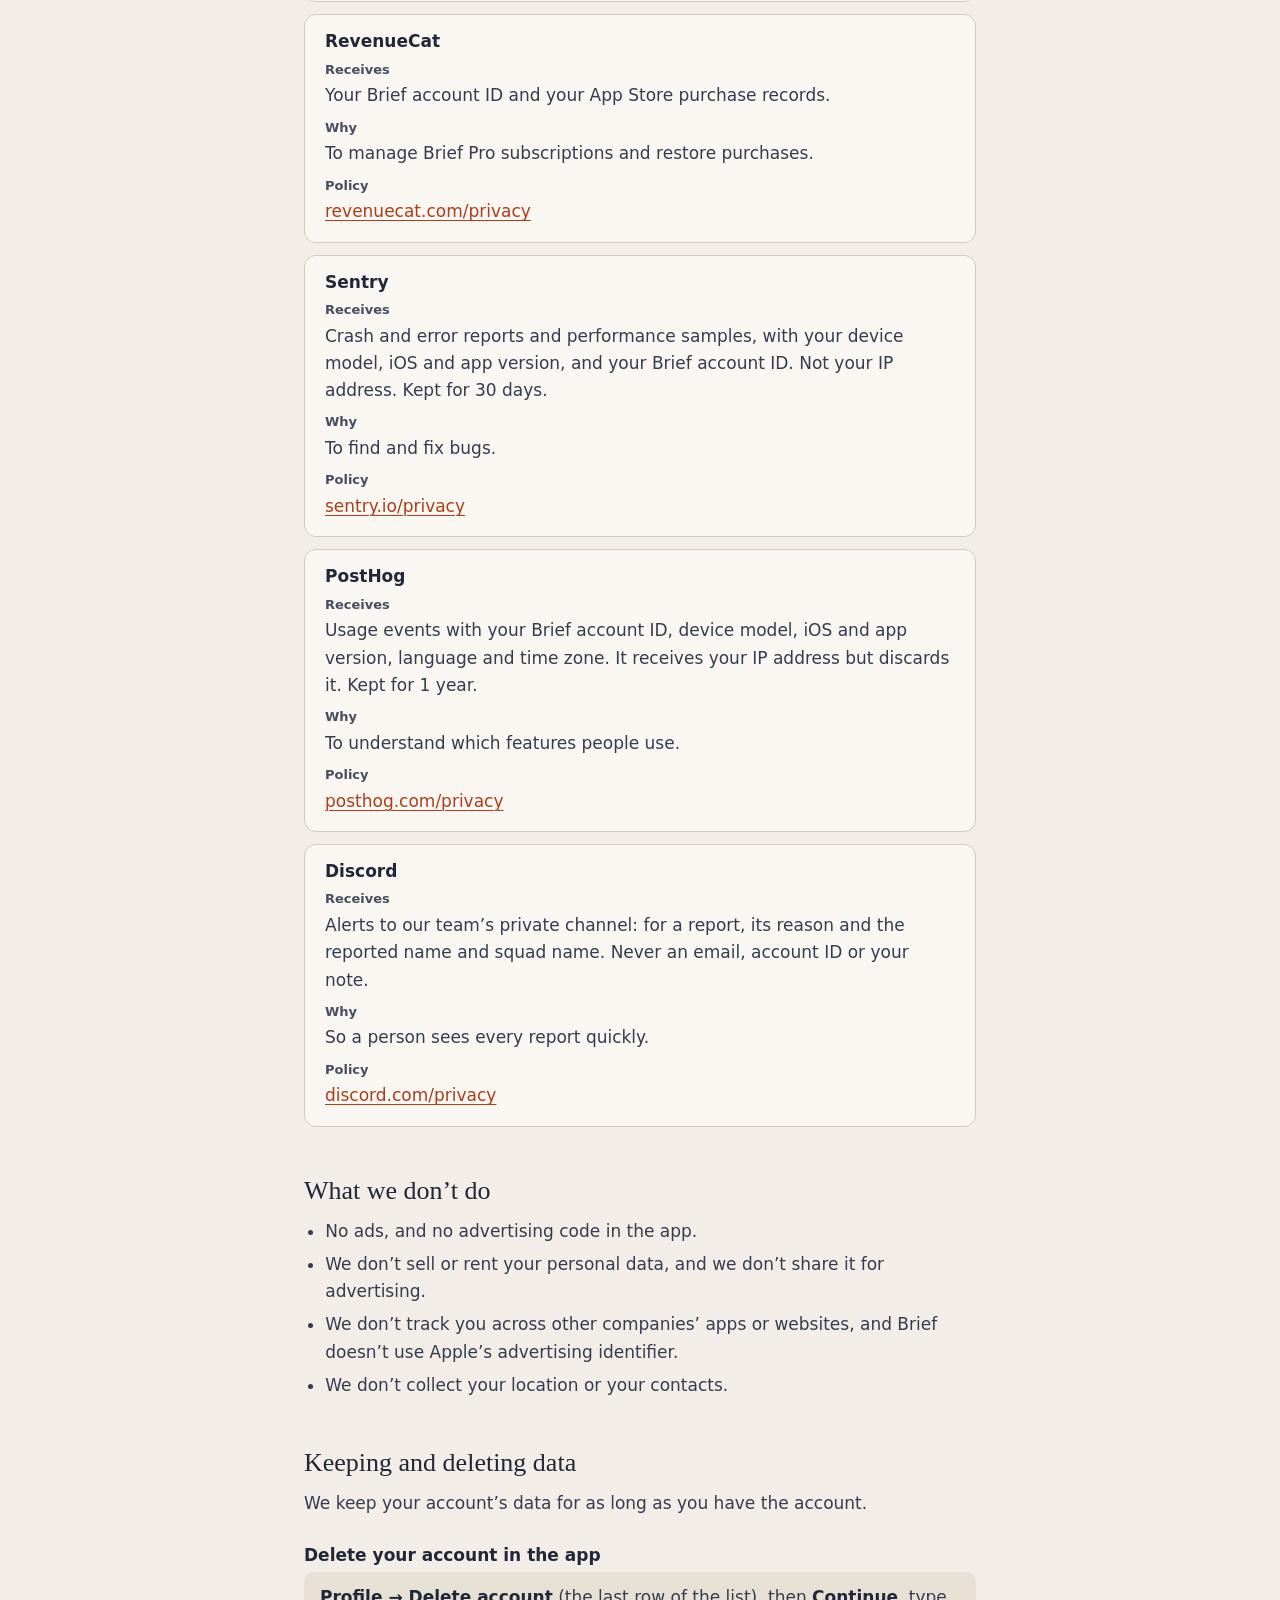
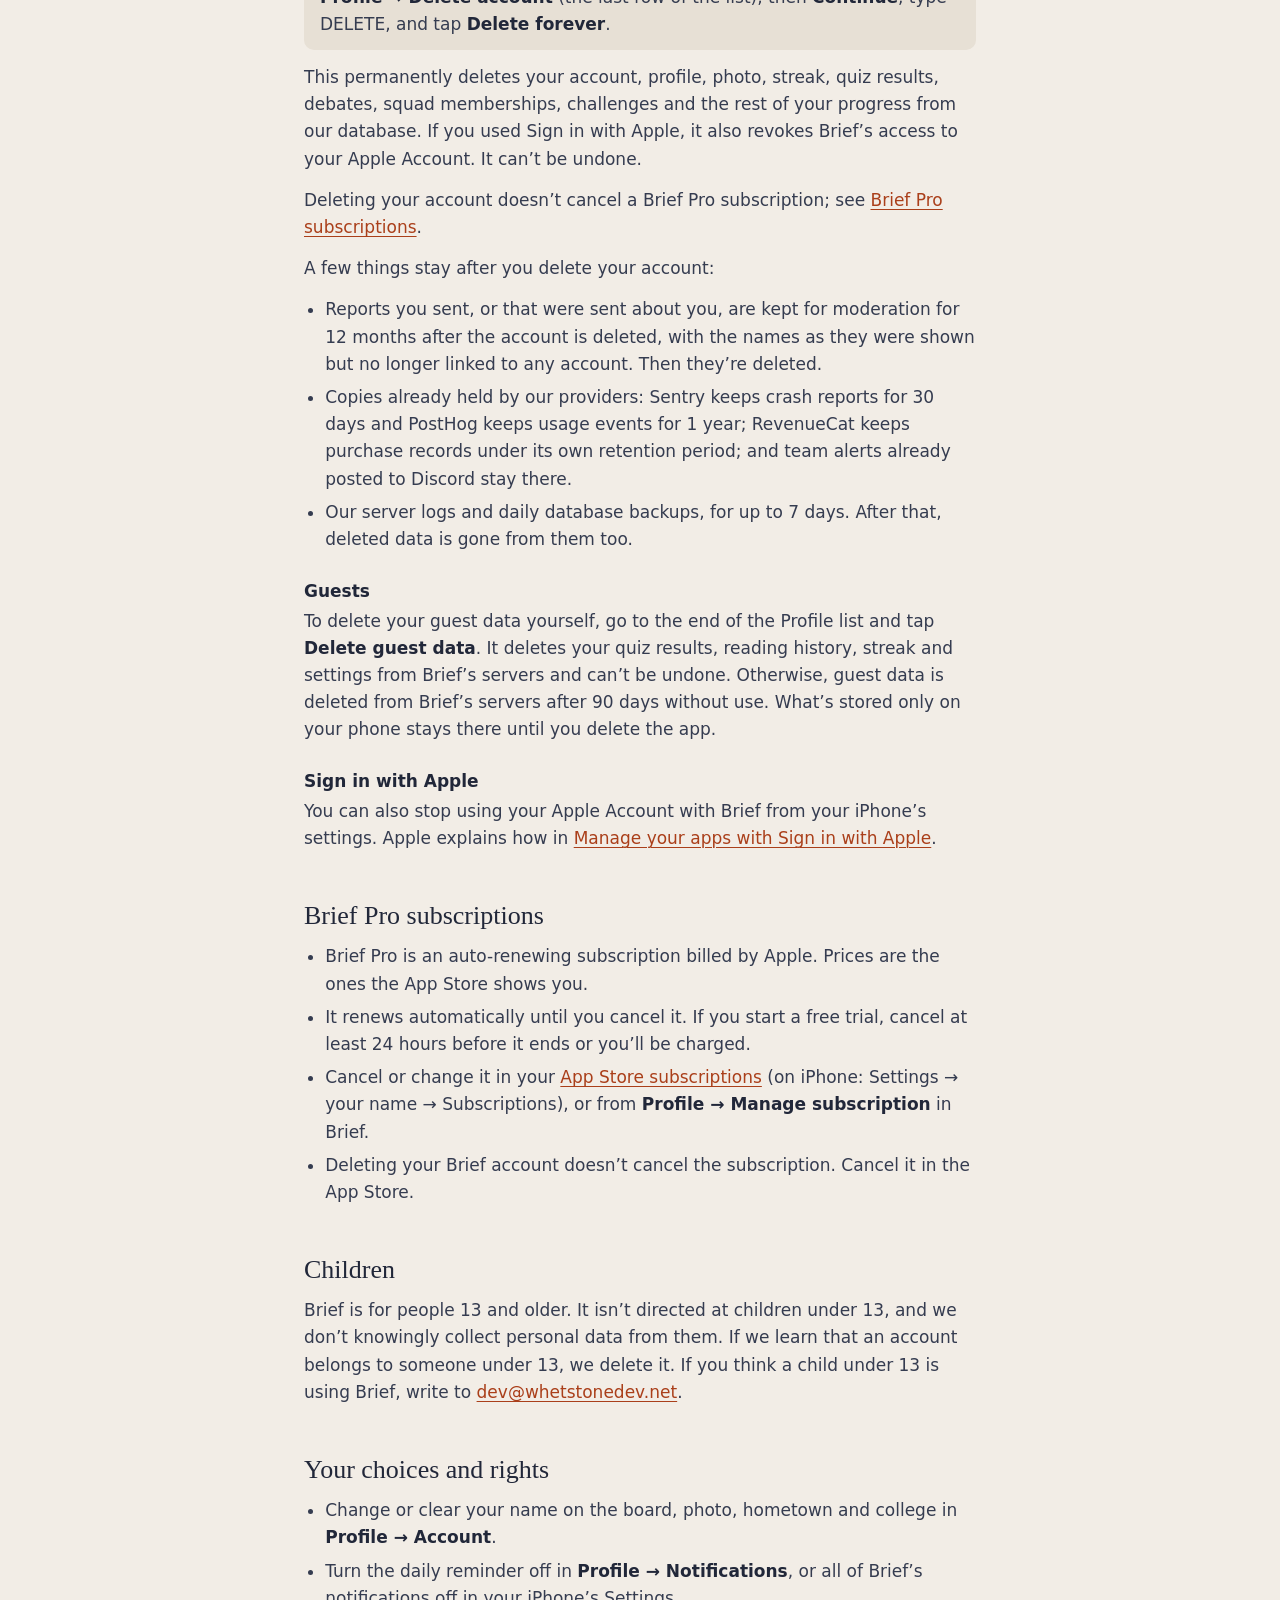
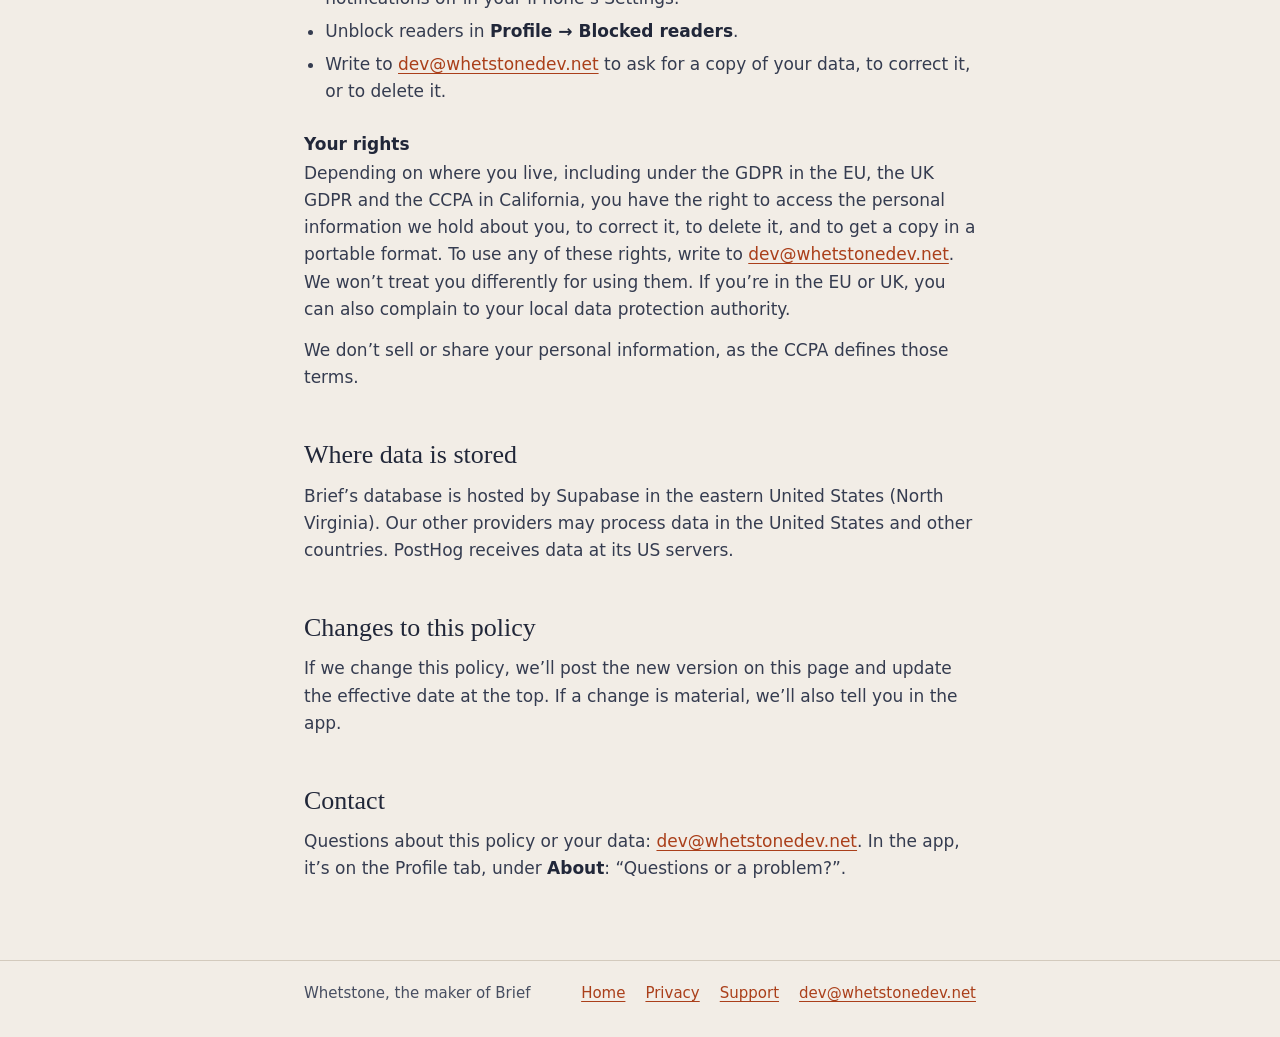
==== commit f134b21f: "Privacy: Deep Dive notifications and the device push token Brief's item 3 (one-tap Deep Dive, told w" ====
--- a/privacy/index.html
+++ b/privacy/index.html
@@ -32,7 +32,7 @@
   <main id="main" class="wrap">
     <p class="eyebrow">Brief for iPhone</p>
     <h1>Privacy Policy</h1>
-    <p class="meta">Effective date: <time datetime="2026-11-05">November 5, 2026</time></p>
+    <p class="meta">Effective date: <time datetime="2026-11-15">November 15, 2026</time></p>
 
     <p class="lede">This explains what the Brief app collects, why, who else handles it, what other readers can see, and how to delete it.</p>
 
@@ -124,13 +124,16 @@
     <p>To see which features work, the app sends usage events to PostHog: for example, which briefs you open, your quiz results, streak milestones, when you view Brief Pro or buy it, and when the app is opened or closed. Events carry your Brief account ID, device model, iOS and app version, language and time zone. PostHog receives your IP address when the app sends them, and is set to discard it rather than store it. PostHog keeps events for 1 year. We don’t send your email, your name or what you write.</p>
 
 
+    <h3 id="notifications">Notifications</h3>
+    <p>If you allow notifications, Brief stores your device’s push token (a code from Apple that lets us send a notification to your device) with your account. We use it only to tell you when a Deep Dive you started or joined is ready, or did not finish. Notifications are sent through Apple’s Push Notification service; no other company receives your token. The token is removed when you sign out, when Apple tells us it is no longer valid, or when you delete your account. You can turn notifications off at any time in your iPhone’s Settings.</p>
+
     <h3>On your phone</h3>
     <p>Your sign-in is stored encrypted on your phone, with its key in the iPhone Keychain. Your settings, streak and recently loaded briefs are stored in the app so it opens quickly and works offline. Deleting the app removes them.</p>
 
     <!-- ── 3 ──────────────────────────────────────────────────────────── -->
     <h2 id="permissions">Permissions Brief asks for</h2>
     <ul>
-      <li><strong>Notifications:</strong> one daily reminder at the time you choose, scheduled on your phone. Brief doesn’t send push notifications from a server. Turn it on or off in <span class="path">Profile → Notifications</span>.</li>
+      <li><strong>Notifications:</strong> only when you turn on the daily reminder or ask to be told when a Deep Dive is ready. The daily reminder is scheduled on your phone, at the time you choose; turn it on or off in <span class="path">Profile → Notifications</span>. A Deep Dive notification is sent through Apple (see <a href="#notifications">Notifications</a> above). You can turn all of Brief’s notifications off in your iPhone’s Settings.</li>
       <li><strong>Camera and photos:</strong> only when you choose to take or pick a profile photo.</li>
       <li><strong>Microphone and speech recognition:</strong> only when you speak in a debate.</li>
     </ul>
@@ -154,7 +157,7 @@
       <h3 id="p-supabase">Supabase</h3>
       <dl>
         <dt>Receives</dt>
-        <dd>Everything our server keeps: your account, profile, photo, progress, debates, squads and reports, and the technical logs of requests to our server.</dd>
+        <dd>Everything our server keeps: your account, profile, photo, progress, debates, squads and reports, your device’s push token if you allow notifications, and the technical logs of requests to our server.</dd>
         <dt>Why</dt>
         <dd>It hosts Brief’s database, sign-in, file storage and server functions.</dd>
         <dt>Policy</dt>
@@ -166,9 +169,9 @@
       <h3 id="p-apple">Apple</h3>
       <dl>
         <dt>Receives</dt>
-        <dd>Sign in with Apple, App Store purchases, the request to revoke Sign in with Apple when you delete your account, and audio if you speak in a debate.</dd>
-        <dt>Why</dt>
-        <dd>Sign-in, payments and speech recognition.</dd>
+        <dd>Sign in with Apple, App Store purchases, the request to revoke Sign in with Apple when you delete your account, audio if you speak in a debate, and, if you allow notifications, your device’s push token with each Deep Dive notification.</dd>
+        <dt>Why</dt>
+        <dd>Sign-in, payments, speech recognition and notifications.</dd>
         <dt>Policy</dt>
         <dd><a href="https://www.apple.com/legal/privacy/">apple.com/legal/privacy</a></dd>
       </dl>
@@ -295,7 +298,7 @@
     <h2 id="choices">Your choices and rights</h2>
     <ul>
       <li>Change or clear your name on the board, photo, hometown and college in <span class="path">Profile → Account</span>.</li>
-      <li>Turn the daily reminder off in <span class="path">Profile → Notifications</span>.</li>
+      <li>Turn the daily reminder off in <span class="path">Profile → Notifications</span>, or all of Brief’s notifications off in your iPhone’s Settings.</li>
       <li>Unblock readers in <span class="path">Profile → Blocked readers</span>.</li>
       <li>Write to <a href="mailto:dev@whetstonedev.net">dev@whetstonedev.net</a> to ask for a copy of your data, to correct it, or to delete it.</li>
     </ul>
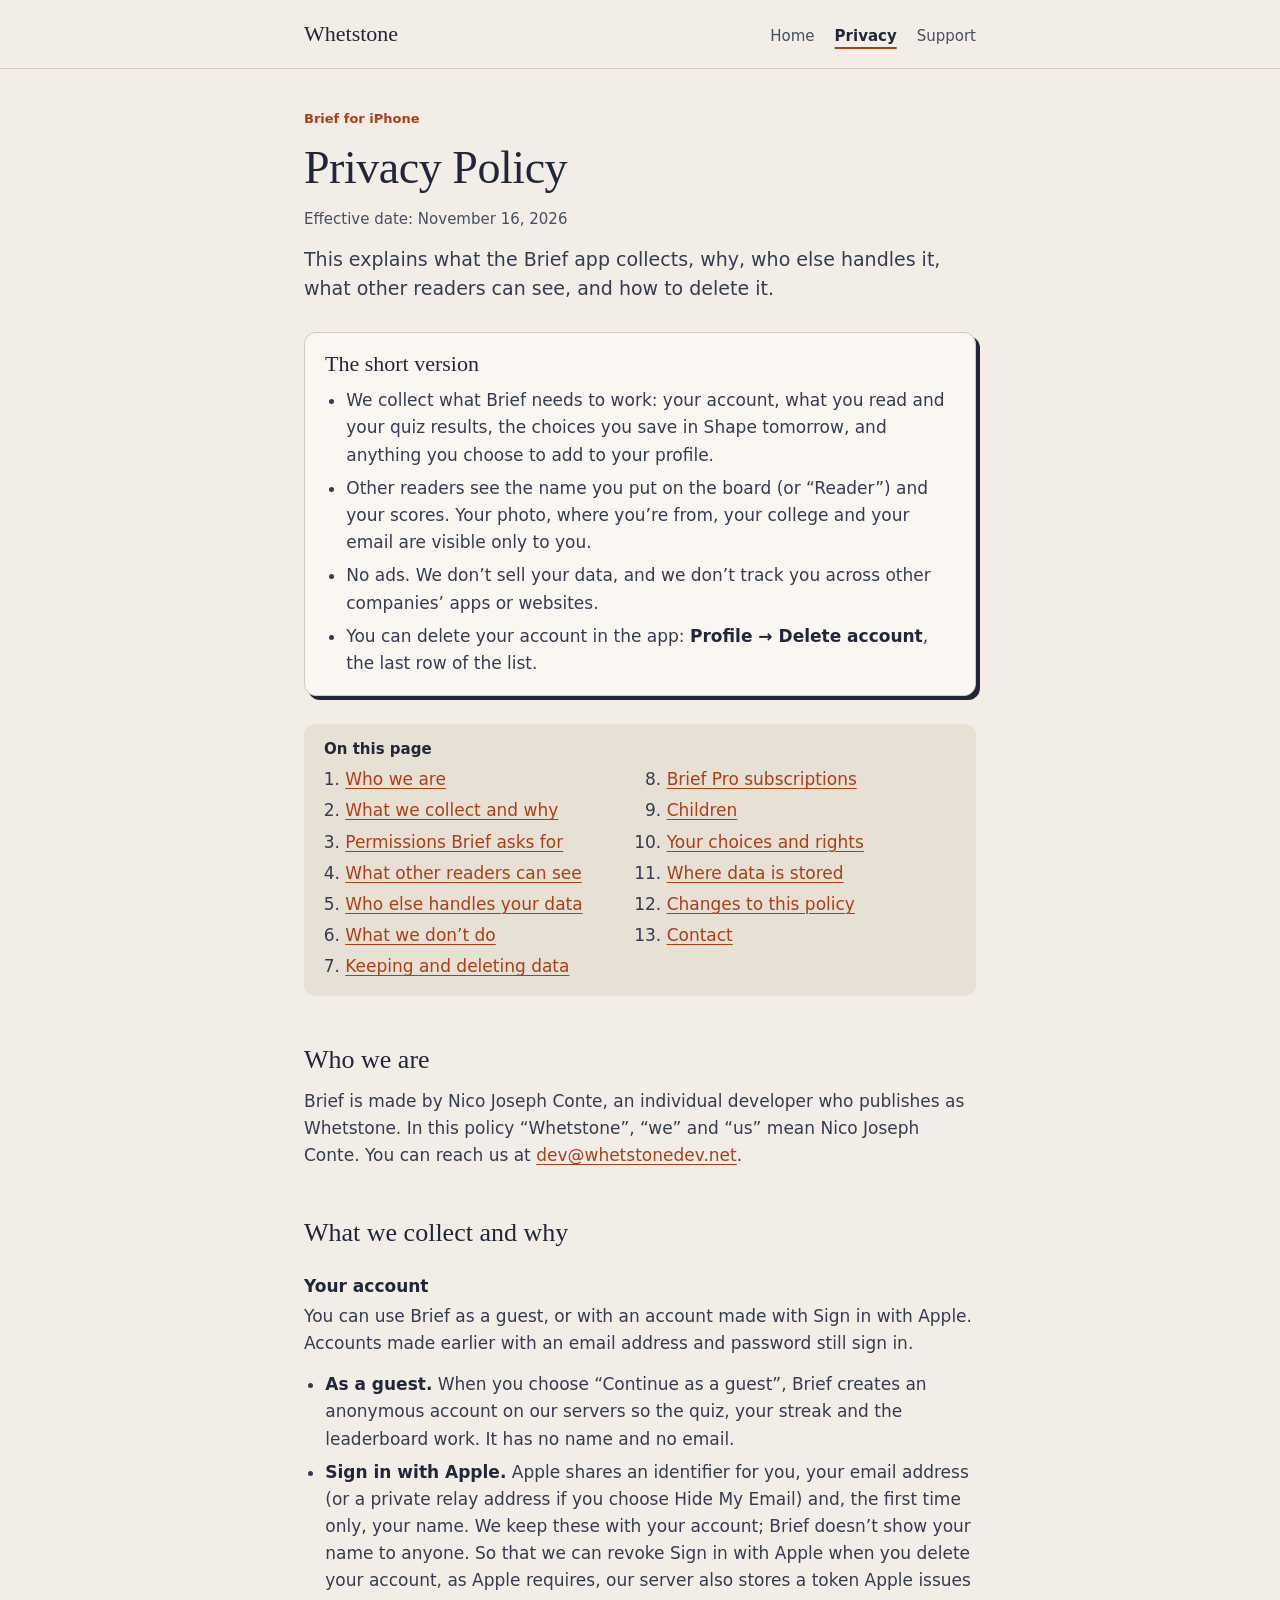
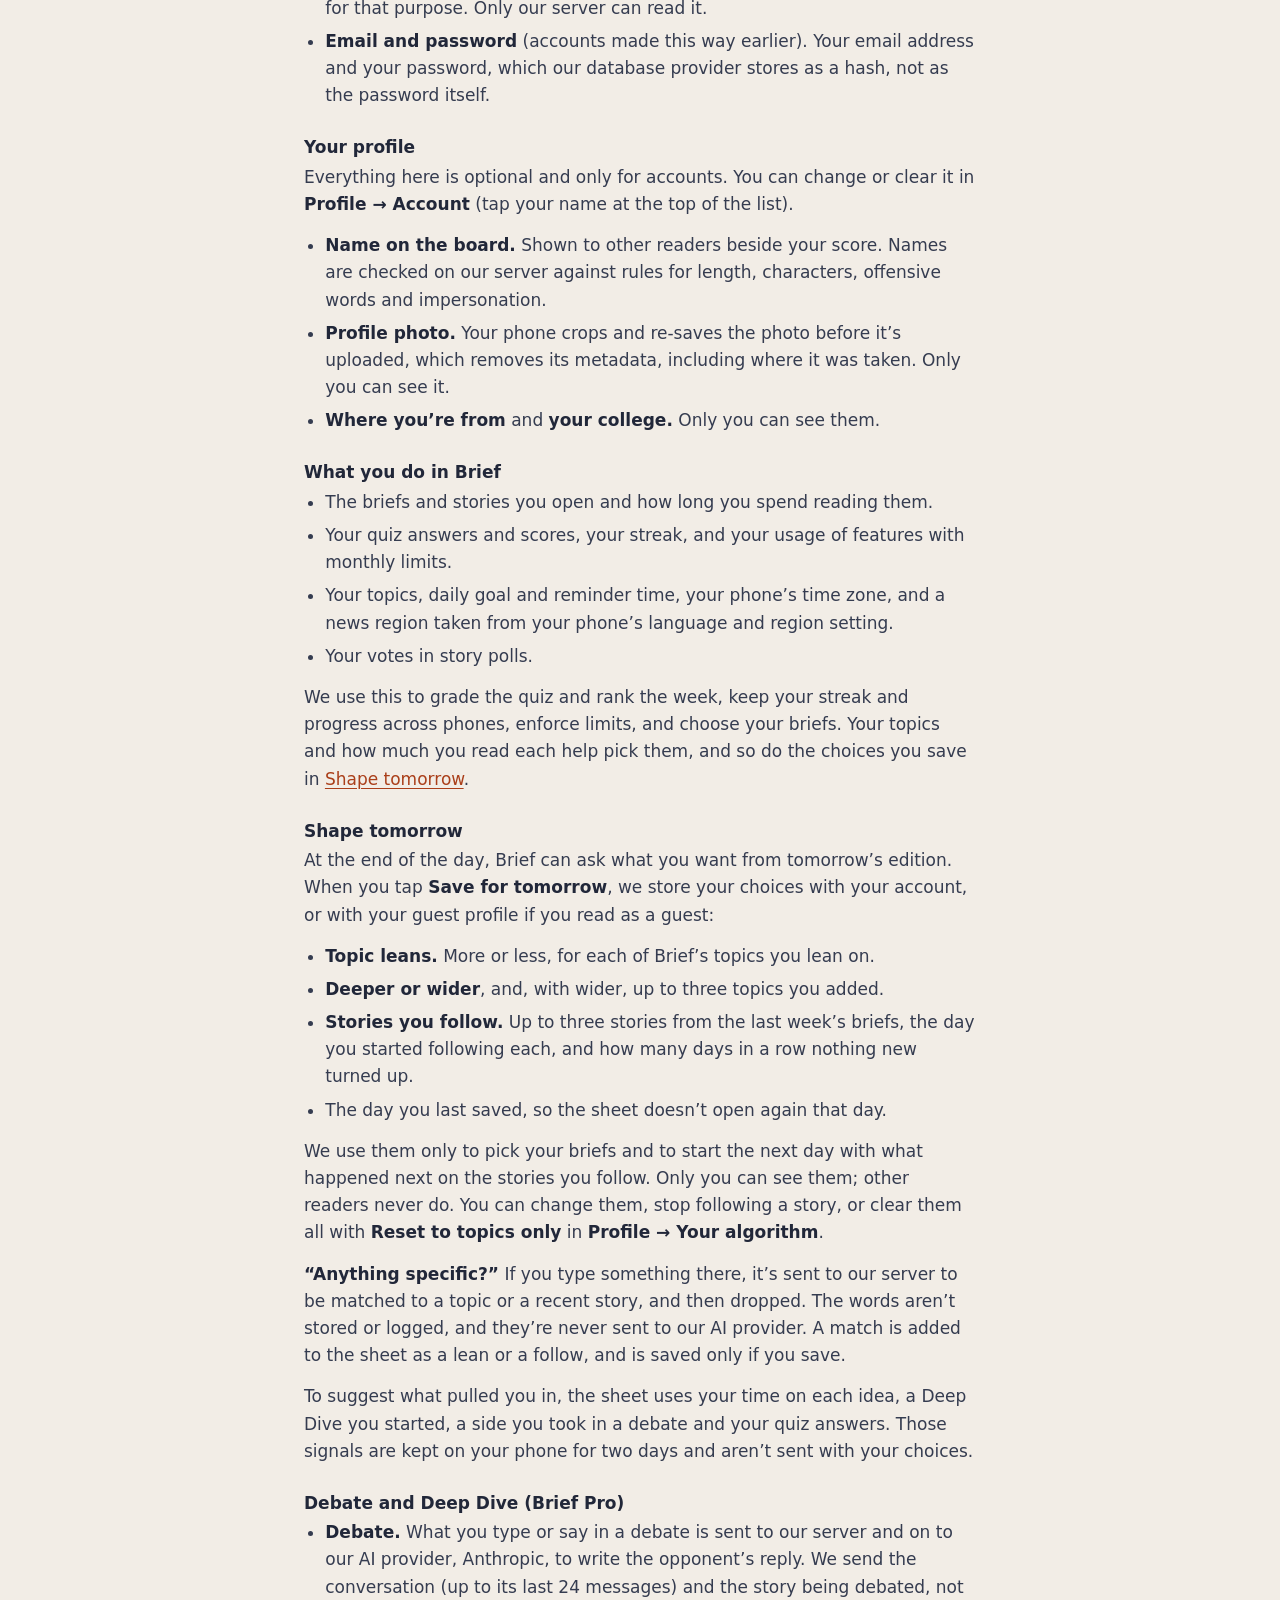
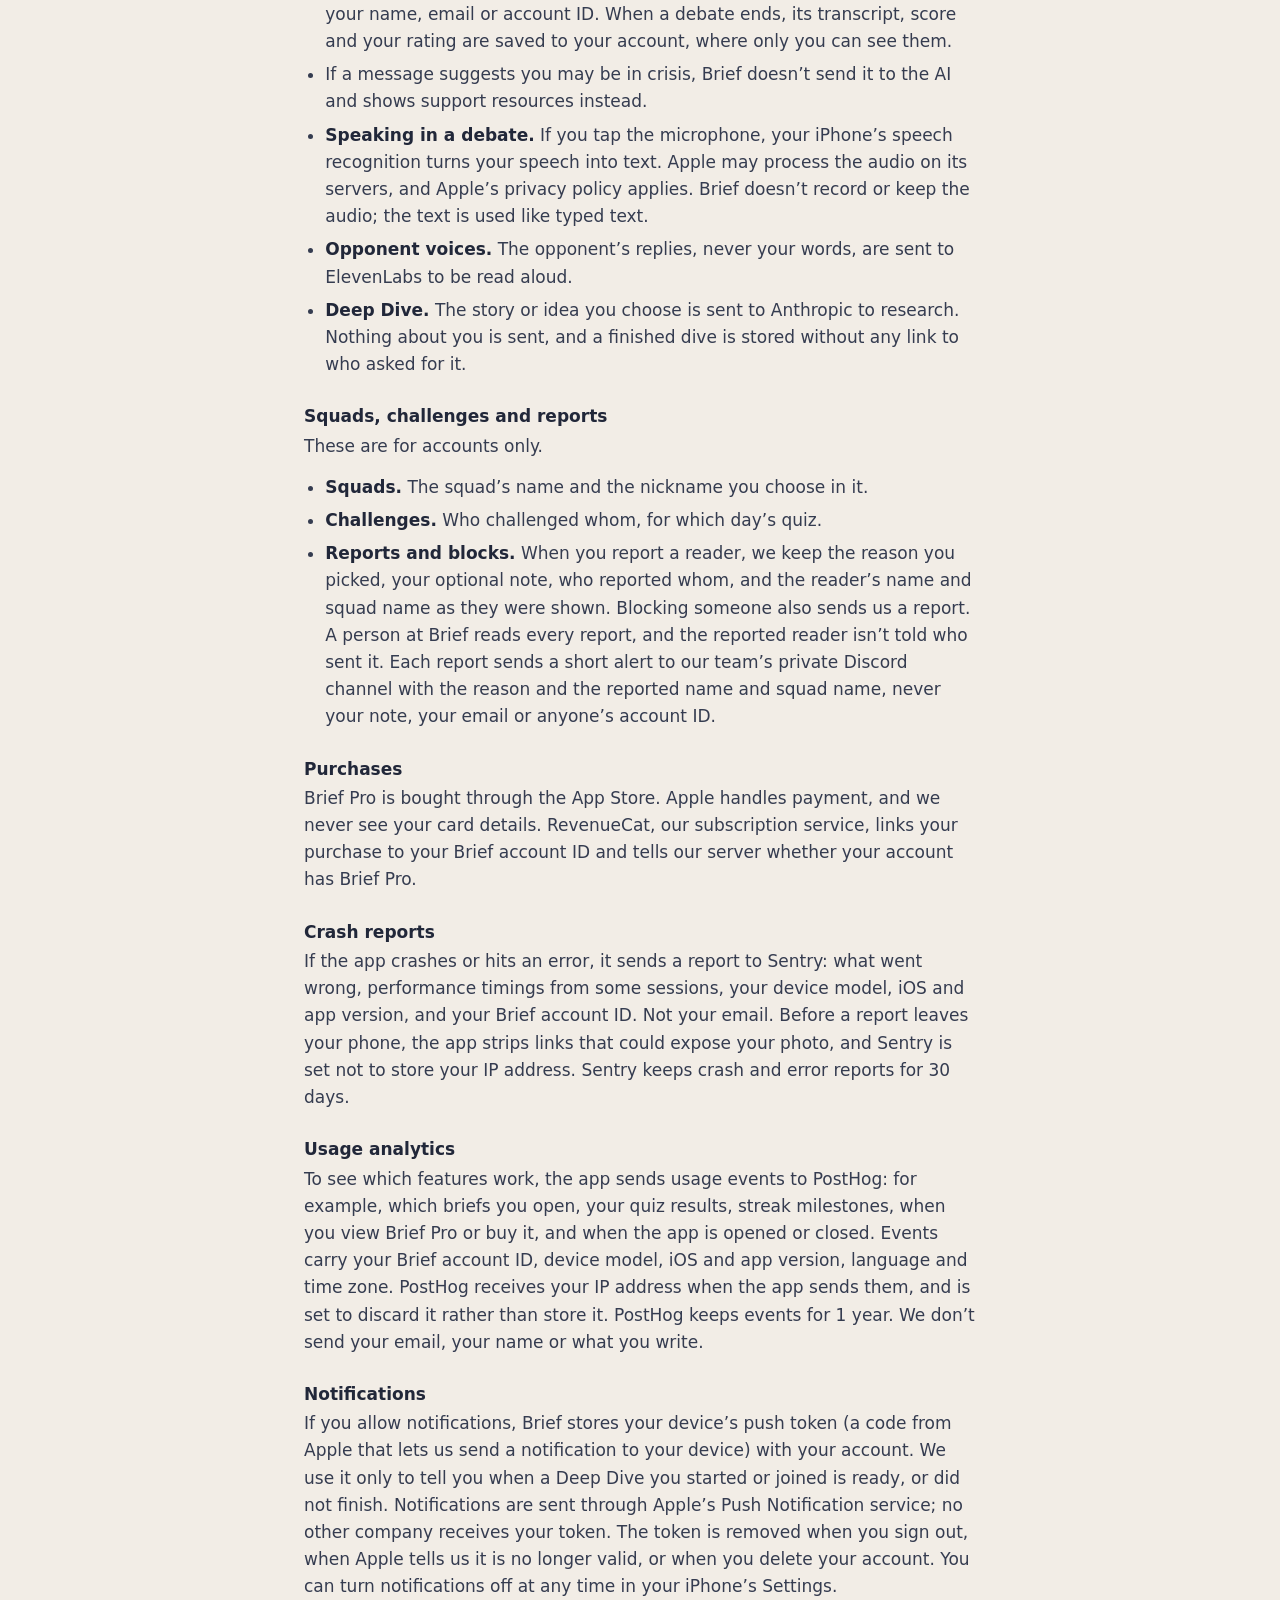
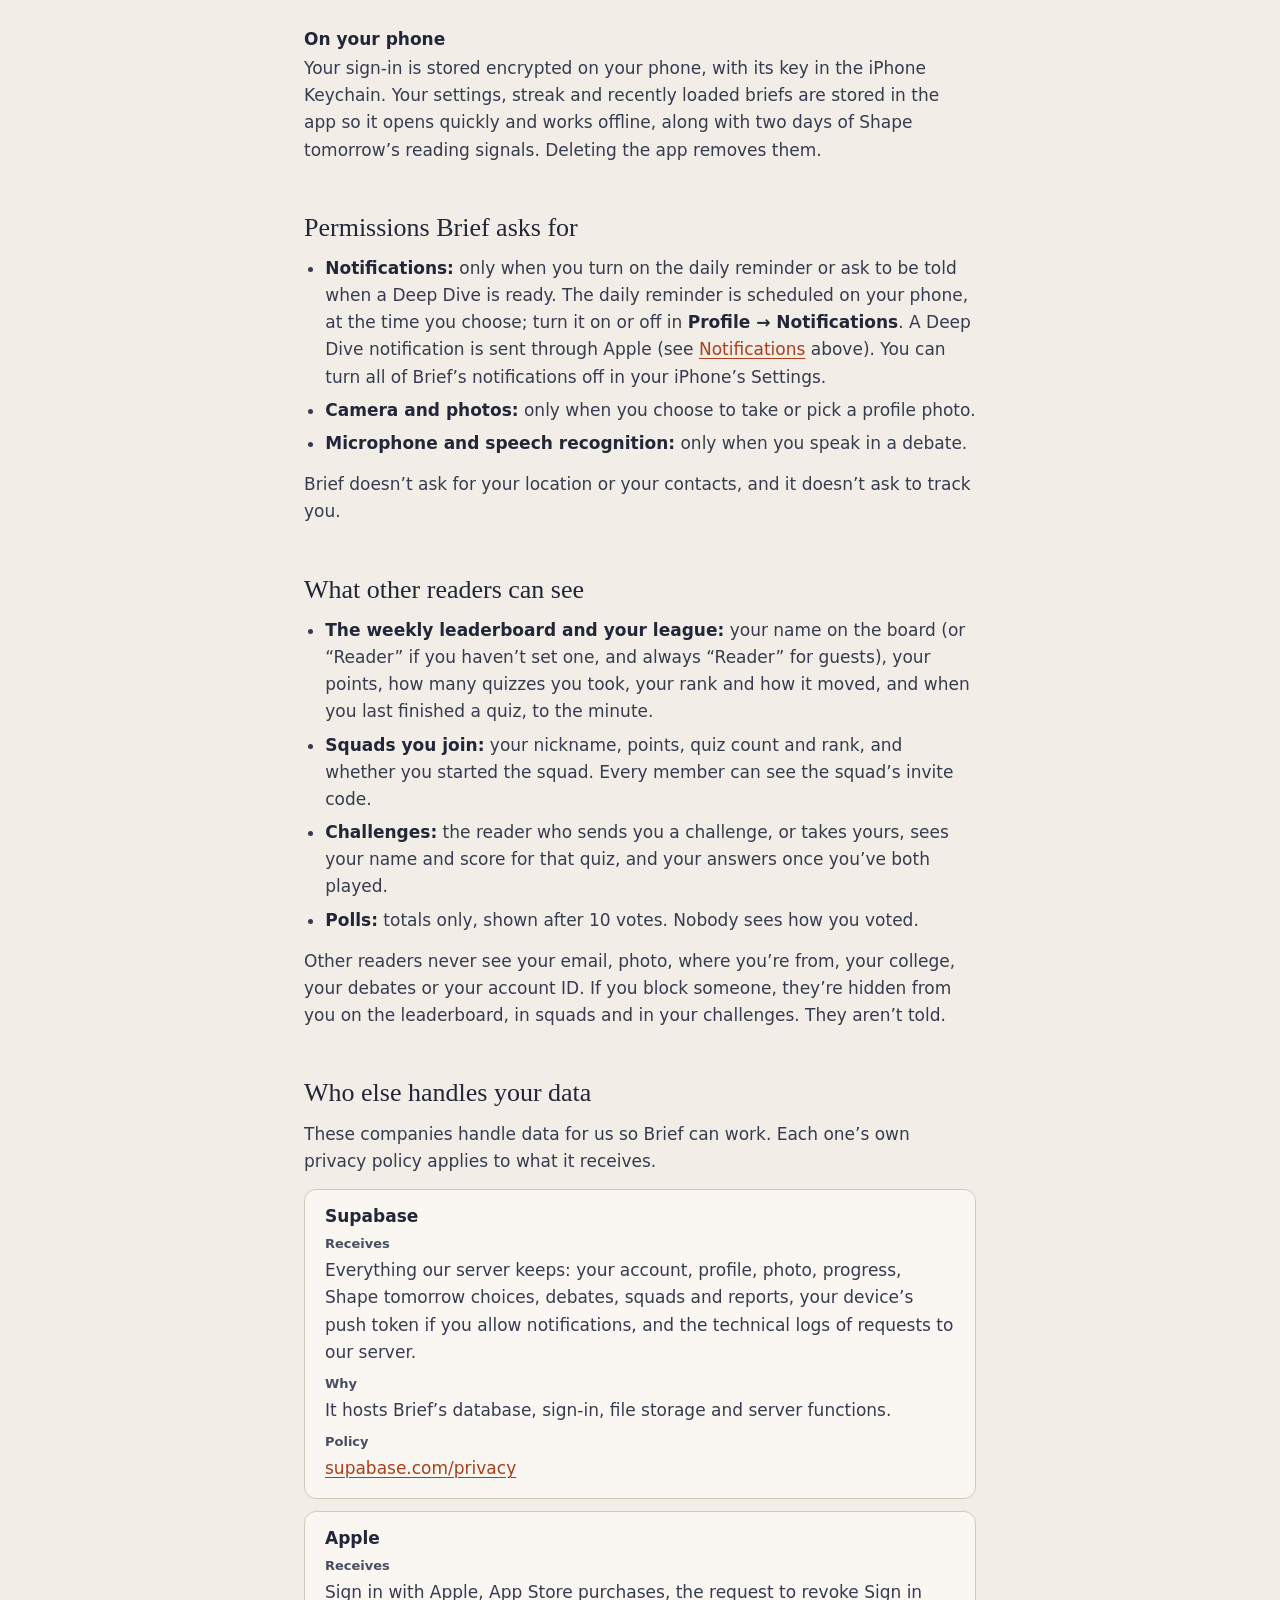
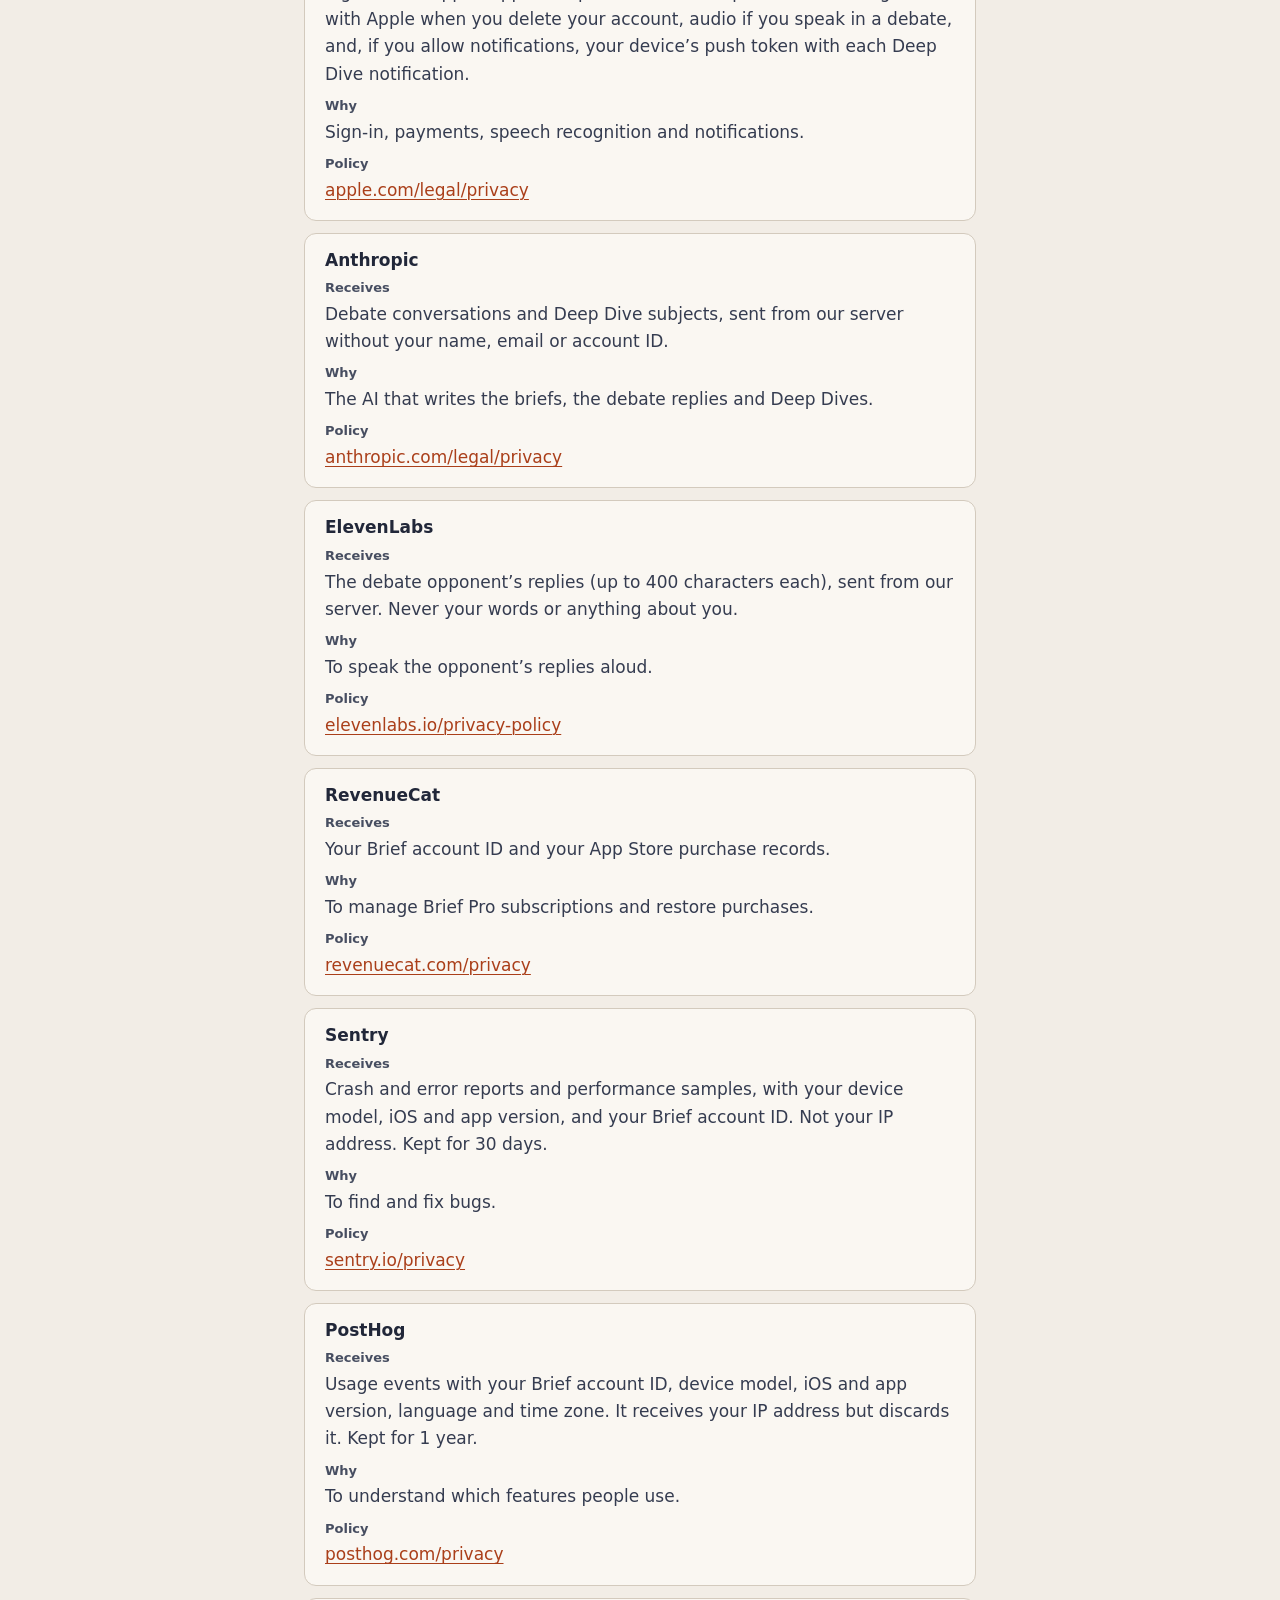
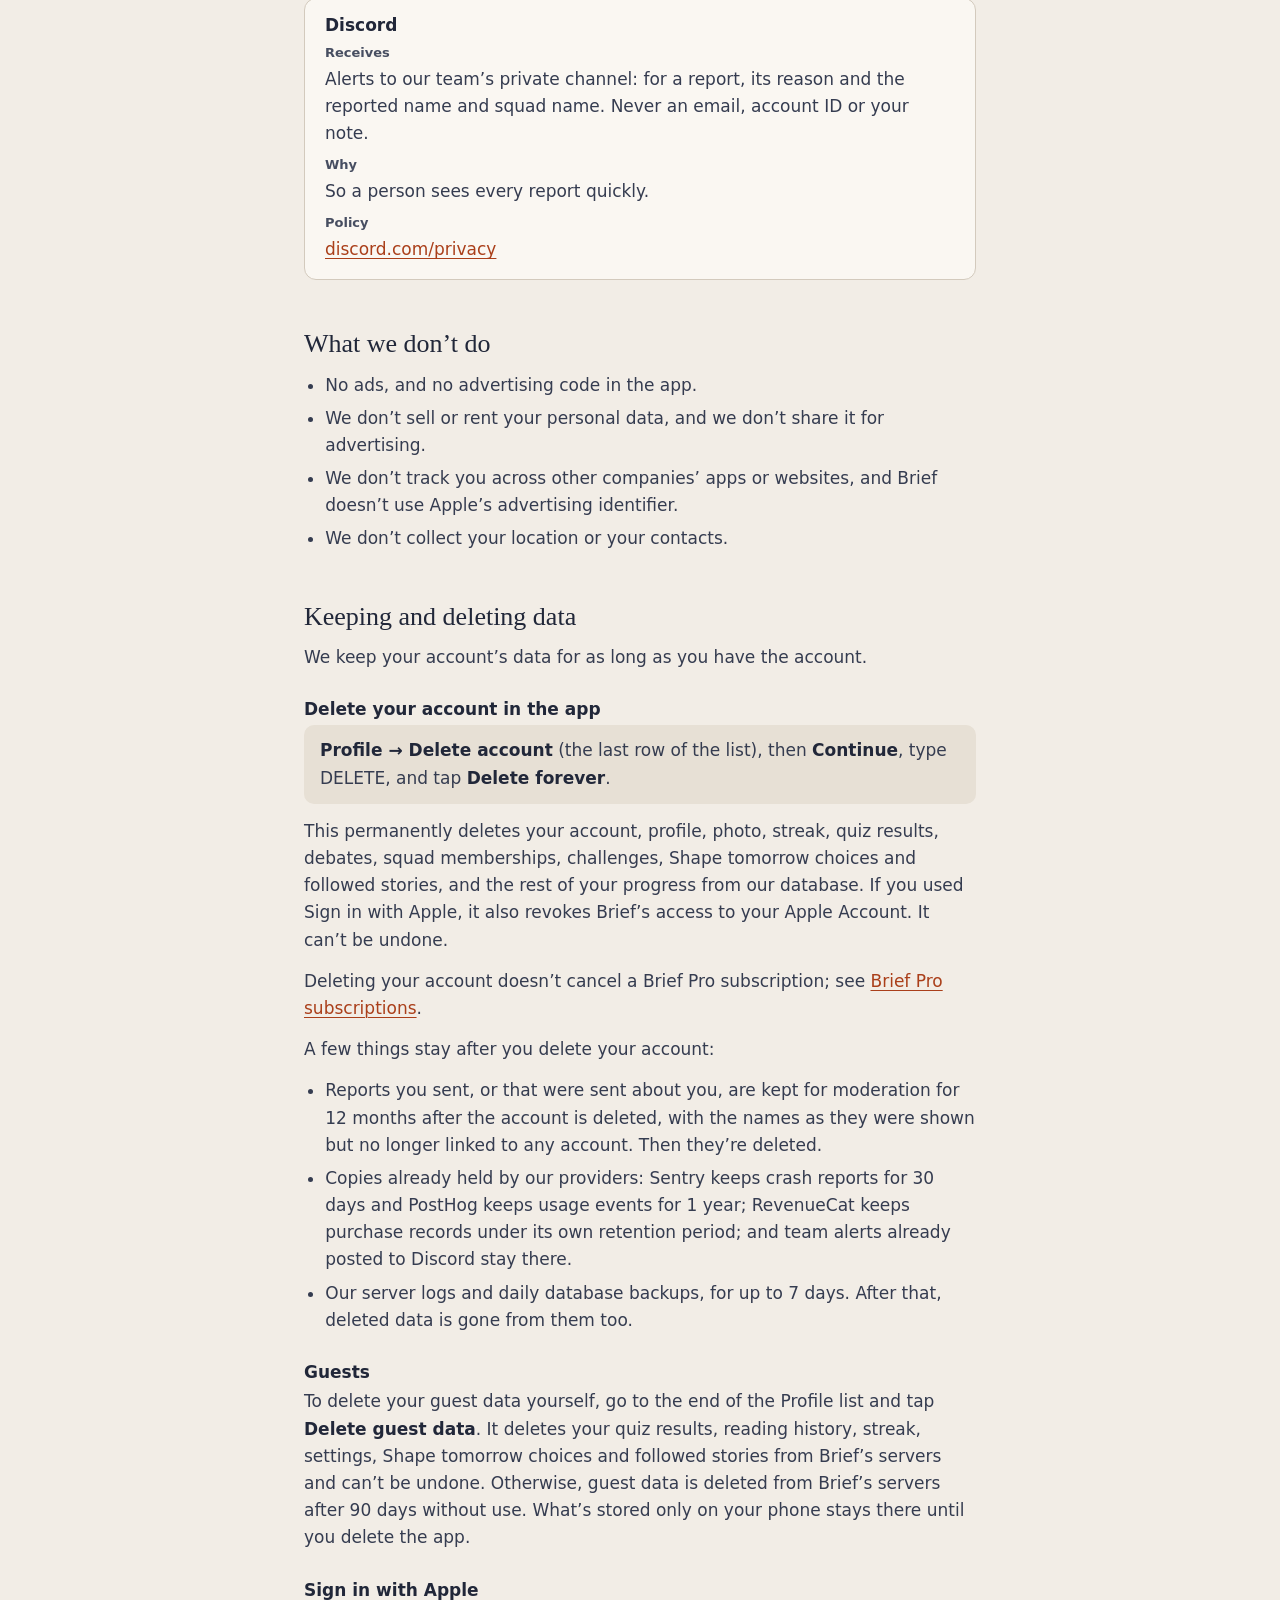
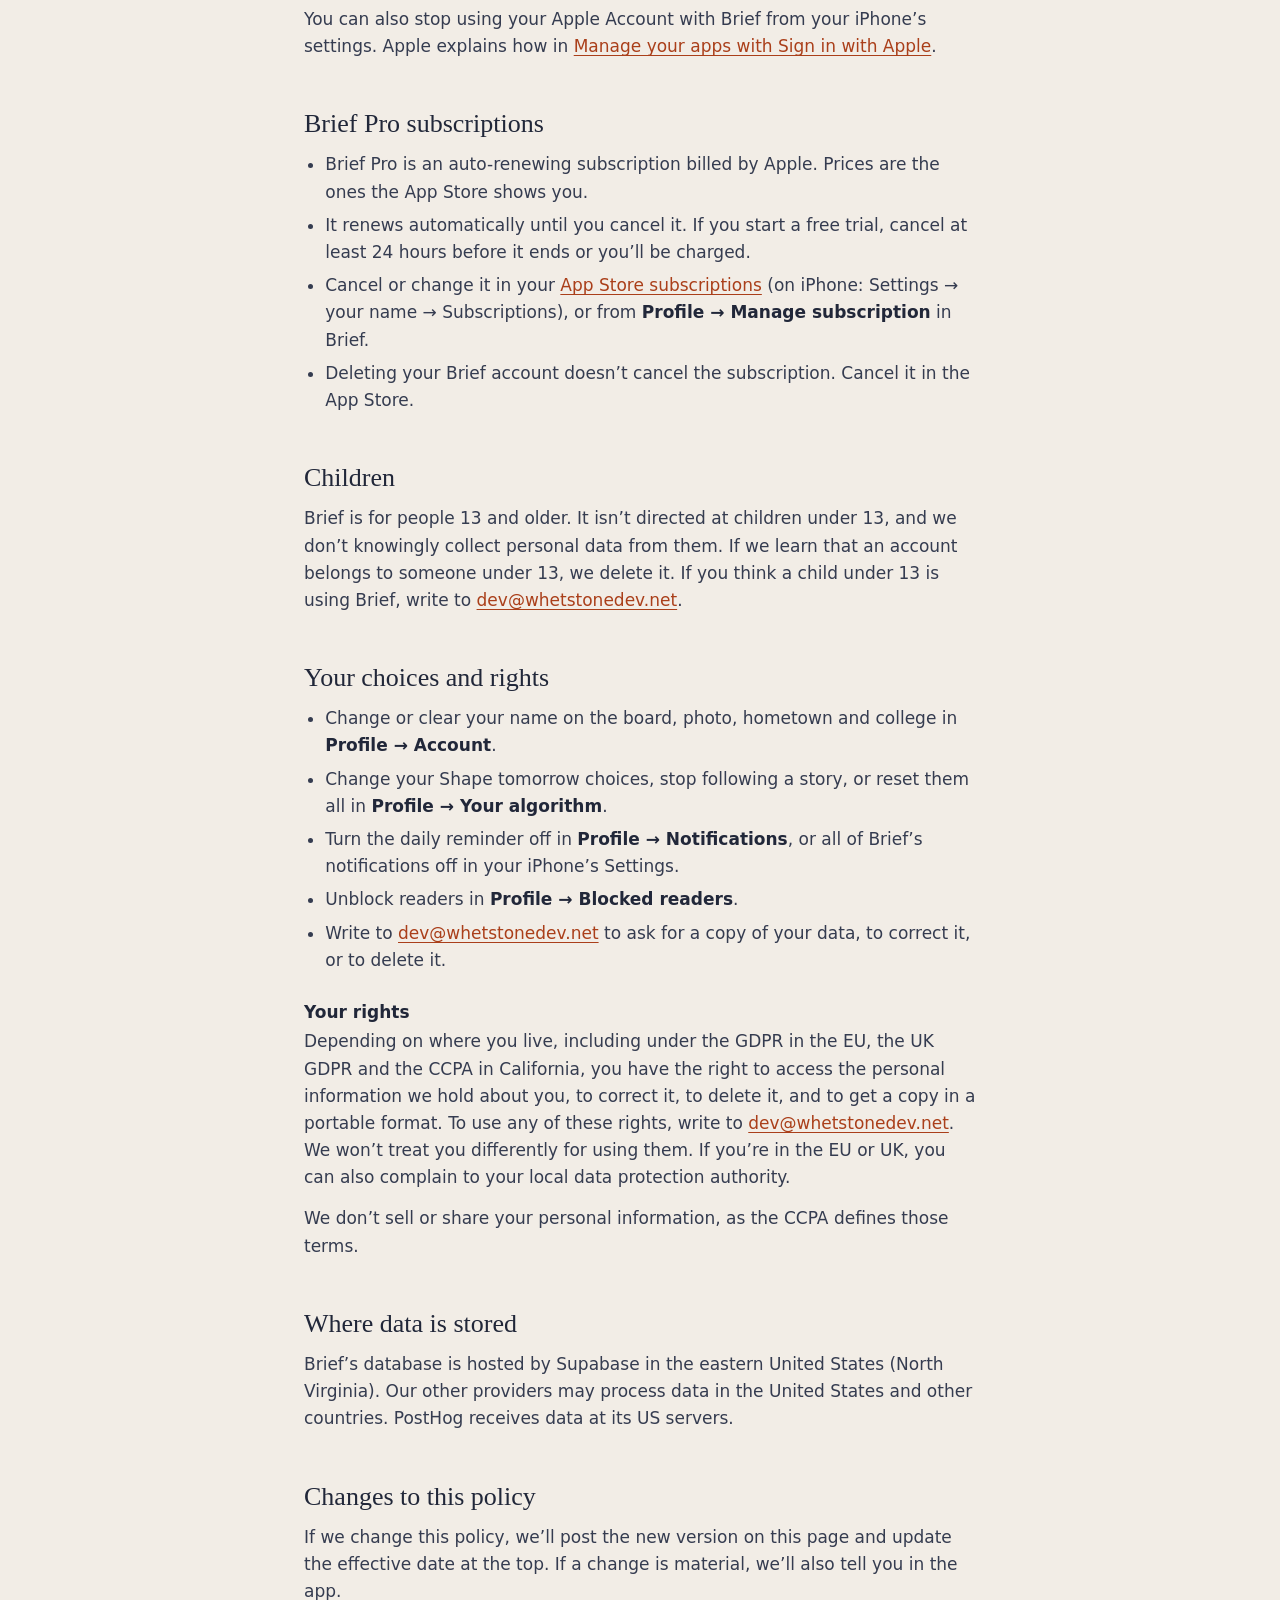
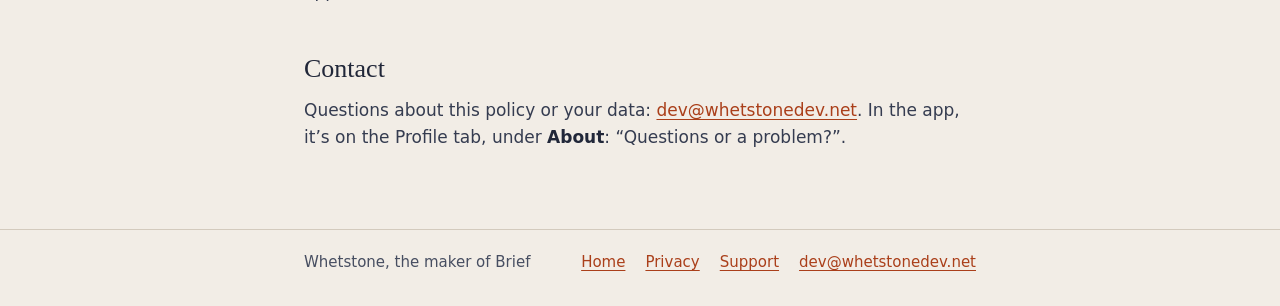
==== commit 82150868: "Privacy: Shape tomorrow's saved choices and followed stories Brief's Shape tomorrow (launch-list ite" ====
--- a/privacy/index.html
+++ b/privacy/index.html
@@ -32,14 +32,14 @@
   <main id="main" class="wrap">
     <p class="eyebrow">Brief for iPhone</p>
     <h1>Privacy Policy</h1>
-    <p class="meta">Effective date: <time datetime="2026-11-15">November 15, 2026</time></p>
+    <p class="meta">Effective date: <time datetime="2026-11-16">November 16, 2026</time></p>
 
     <p class="lede">This explains what the Brief app collects, why, who else handles it, what other readers can see, and how to delete it.</p>
 
     <section class="card summary" aria-labelledby="short">
       <h2 id="short">The short version</h2>
       <ul>
-        <li>We collect what Brief needs to work: your account, what you read and your quiz results, and anything you choose to add to your profile.</li>
+        <li>We collect what Brief needs to work: your account, what you read and your quiz results, the choices you save in Shape tomorrow, and anything you choose to add to your profile.</li>
         <li>Other readers see the name you put on the board (or “Reader”) and your scores. Your photo, where you’re from, your college and your email are visible only to you.</li>
         <li>No ads. We don’t sell your data, and we don’t track you across other companies’ apps or websites.</li>
         <li>You can delete your account in the app: <span class="path">Profile → Delete account</span>, the last row of the list.</li>
@@ -95,7 +95,19 @@
       <li>Your topics, daily goal and reminder time, your phone’s time zone, and a news region taken from your phone’s language and region setting.</li>
       <li>Your votes in story polls.</li>
     </ul>
-    <p>We use this to grade the quiz and rank the week, keep your streak and progress across phones, enforce limits, and choose your three briefs. One of the day’s three follows what you actually read, one is the biggest story in your topics, and one is from outside them.</p>
+    <p>We use this to grade the quiz and rank the week, keep your streak and progress across phones, enforce limits, and choose your briefs. Your topics and how much you read each help pick them, and so do the choices you save in <a href="#shape-tomorrow">Shape tomorrow</a>.</p>
+
+    <h3 id="shape-tomorrow">Shape tomorrow</h3>
+    <p>At the end of the day, Brief can ask what you want from tomorrow’s edition. When you tap <strong>Save for tomorrow</strong>, we store your choices with your account, or with your guest profile if you read as a guest:</p>
+    <ul>
+      <li><strong>Topic leans.</strong> More or less, for each of Brief’s topics you lean on.</li>
+      <li><strong>Deeper or wider</strong>, and, with wider, up to three topics you added.</li>
+      <li><strong>Stories you follow.</strong> Up to three stories from the last week’s briefs, the day you started following each, and how many days in a row nothing new turned up.</li>
+      <li>The day you last saved, so the sheet doesn’t open again that day.</li>
+    </ul>
+    <p>We use them only to pick your briefs and to start the next day with what happened next on the stories you follow. Only you can see them; other readers never do. You can change them, stop following a story, or clear them all with <strong>Reset to topics only</strong> in <span class="path">Profile → Your algorithm</span>.</p>
+    <p><strong>“Anything specific?”</strong> If you type something there, it’s sent to our server to be matched to a topic or a recent story, and then dropped. The words aren’t stored or logged, and they’re never sent to our AI provider. A match is added to the sheet as a lean or a follow, and is saved only if you save.</p>
+    <p>To suggest what pulled you in, the sheet uses your time on each idea, a Deep Dive you started, a side you took in a debate and your quiz answers. Those signals are kept on your phone for two days and aren’t sent with your choices.</p>
 
     <h3>Debate and Deep Dive (Brief Pro)</h3>
     <ul>
@@ -128,7 +140,7 @@
     <p>If you allow notifications, Brief stores your device’s push token (a code from Apple that lets us send a notification to your device) with your account. We use it only to tell you when a Deep Dive you started or joined is ready, or did not finish. Notifications are sent through Apple’s Push Notification service; no other company receives your token. The token is removed when you sign out, when Apple tells us it is no longer valid, or when you delete your account. You can turn notifications off at any time in your iPhone’s Settings.</p>
 
     <h3>On your phone</h3>
-    <p>Your sign-in is stored encrypted on your phone, with its key in the iPhone Keychain. Your settings, streak and recently loaded briefs are stored in the app so it opens quickly and works offline. Deleting the app removes them.</p>
+    <p>Your sign-in is stored encrypted on your phone, with its key in the iPhone Keychain. Your settings, streak and recently loaded briefs are stored in the app so it opens quickly and works offline, along with two days of Shape tomorrow’s reading signals. Deleting the app removes them.</p>
 
     <!-- ── 3 ──────────────────────────────────────────────────────────── -->
     <h2 id="permissions">Permissions Brief asks for</h2>
@@ -157,7 +169,7 @@
       <h3 id="p-supabase">Supabase</h3>
       <dl>
         <dt>Receives</dt>
-        <dd>Everything our server keeps: your account, profile, photo, progress, debates, squads and reports, your device’s push token if you allow notifications, and the technical logs of requests to our server.</dd>
+        <dd>Everything our server keeps: your account, profile, photo, progress, Shape tomorrow choices, debates, squads and reports, your device’s push token if you allow notifications, and the technical logs of requests to our server.</dd>
         <dt>Why</dt>
         <dd>It hosts Brief’s database, sign-in, file storage and server functions.</dd>
         <dt>Policy</dt>
@@ -266,7 +278,7 @@
 
     <h3>Delete your account in the app</h3>
     <p class="taps"><span class="path">Profile → Delete account</span> (the last row of the list), then <strong>Continue</strong>, type DELETE, and tap <strong>Delete forever</strong>.</p>
-    <p>This permanently deletes your account, profile, photo, streak, quiz results, debates, squad memberships, challenges and the rest of your progress from our database. If you used Sign in with Apple, it also revokes Brief’s access to your Apple Account. It can’t be undone.</p>
+    <p>This permanently deletes your account, profile, photo, streak, quiz results, debates, squad memberships, challenges, Shape tomorrow choices and followed stories, and the rest of your progress from our database. If you used Sign in with Apple, it also revokes Brief’s access to your Apple Account. It can’t be undone.</p>
     <p>Deleting your account doesn’t cancel a Brief Pro subscription; see <a href="#subscriptions">Brief Pro subscriptions</a>.</p>
     <p>A few things stay after you delete your account:</p>
     <ul>
@@ -276,7 +288,7 @@
     </ul>
 
     <h3>Guests</h3>
-    <p>To delete your guest data yourself, go to the end of the Profile list and tap <span class="path">Delete guest data</span>. It deletes your quiz results, reading history, streak and settings from Brief’s servers and can’t be undone. Otherwise, guest data is deleted from Brief’s servers after 90 days without use. What’s stored only on your phone stays there until you delete the app.</p>
+    <p>To delete your guest data yourself, go to the end of the Profile list and tap <span class="path">Delete guest data</span>. It deletes your quiz results, reading history, streak, settings, Shape tomorrow choices and followed stories from Brief’s servers and can’t be undone. Otherwise, guest data is deleted from Brief’s servers after 90 days without use. What’s stored only on your phone stays there until you delete the app.</p>
 
     <h3>Sign in with Apple</h3>
     <p>You can also stop using your Apple Account with Brief from your iPhone’s settings. Apple explains how in <a href="https://support.apple.com/102571">Manage your apps with Sign in with Apple</a>.</p>
@@ -298,6 +310,7 @@
     <h2 id="choices">Your choices and rights</h2>
     <ul>
       <li>Change or clear your name on the board, photo, hometown and college in <span class="path">Profile → Account</span>.</li>
+      <li>Change your Shape tomorrow choices, stop following a story, or reset them all in <span class="path">Profile → Your algorithm</span>.</li>
       <li>Turn the daily reminder off in <span class="path">Profile → Notifications</span>, or all of Brief’s notifications off in your iPhone’s Settings.</li>
       <li>Unblock readers in <span class="path">Profile → Blocked readers</span>.</li>
       <li>Write to <a href="mailto:dev@whetstonedev.net">dev@whetstonedev.net</a> to ask for a copy of your data, to correct it, or to delete it.</li>
